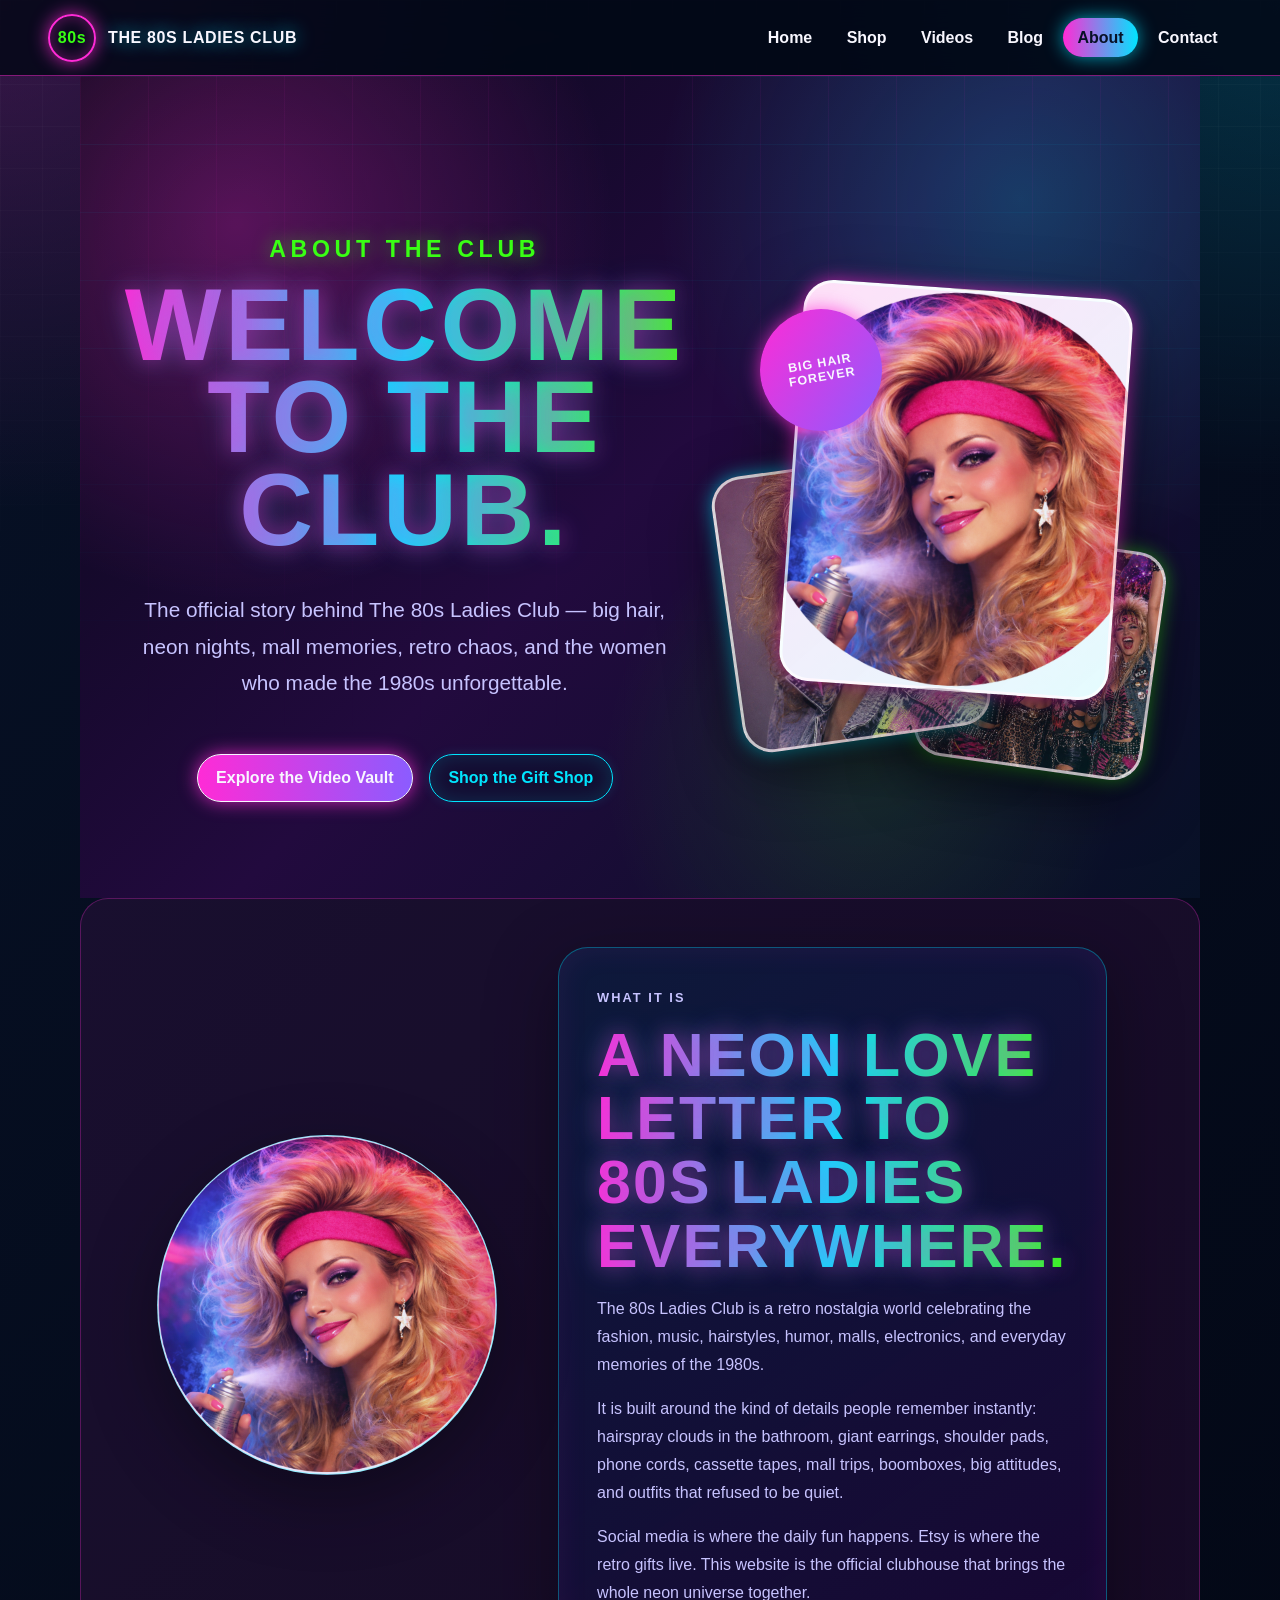
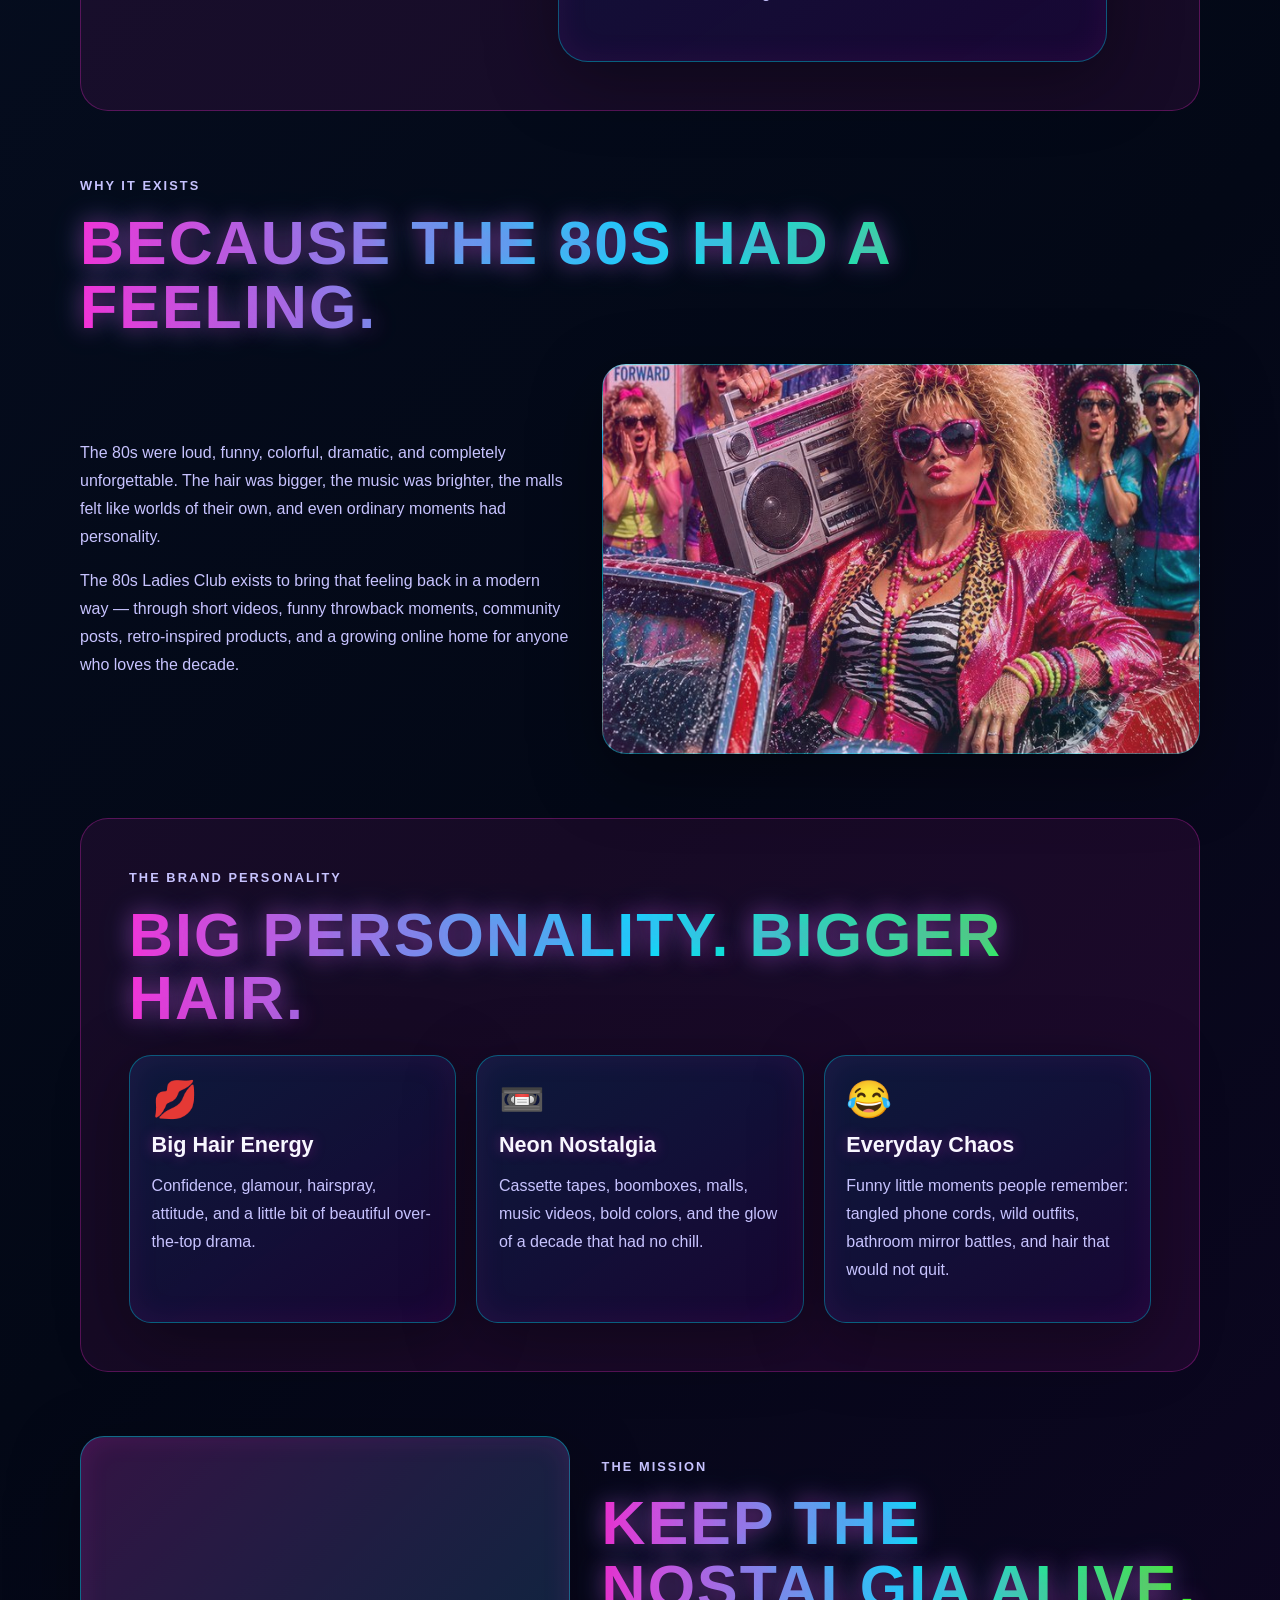
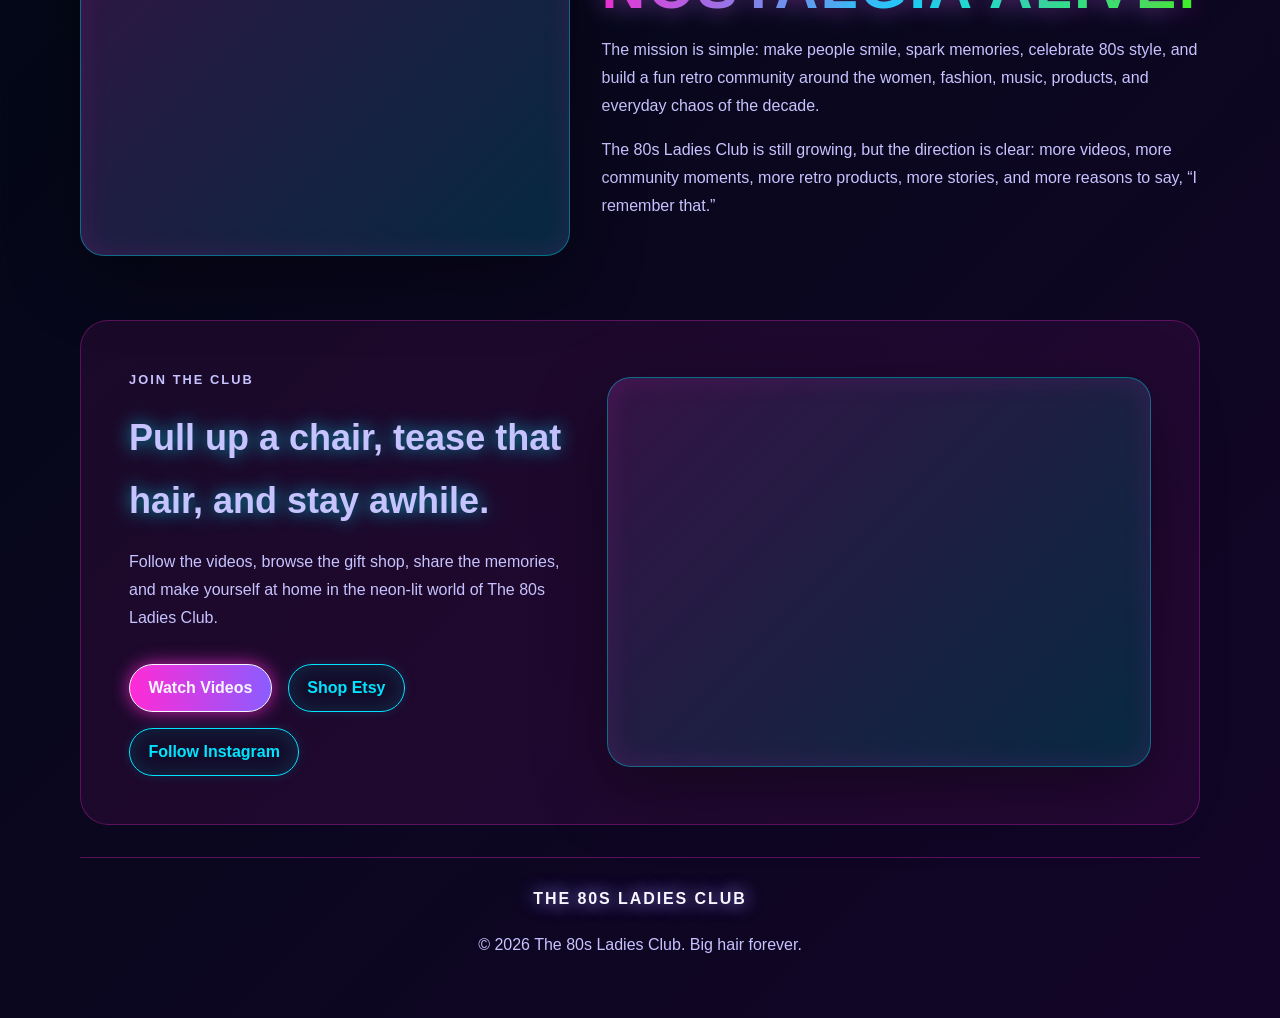
==== about.html @ 517792c8 "Use new images for about mission and join sections" ====
<!DOCTYPE html>
<html lang="en">
<head>
  <meta charset="UTF-8" />
  <meta name="viewport" content="width=device-width, initial-scale=1.0" />
  <meta name="description" content="About The 80s Ladies Club, a neon 80s nostalgia brand celebrating big hair, retro fashion, mall memories, music, humor, and female-focused throwback style." />
  <title>About | The 80s Ladies Club</title>
  <link rel="stylesheet" href="css/style.css" />
  <link rel="icon" type="image/png" href="images/about-hairspray-profile.png" />
  <style>
    .about-page .page-hero {
      position: relative;
      overflow: hidden;
      min-height: 72vh;
      display: grid;
      align-items: center;
      background:
        radial-gradient(circle at 14% 18%, rgba(255, 43, 214, 0.3), transparent 32%),
        radial-gradient(circle at 84% 15%, rgba(0, 229, 255, 0.22), transparent 31%),
        radial-gradient(circle at 70% 84%, rgba(57, 255, 20, 0.12), transparent 25%),
        linear-gradient(135deg, #070817 0%, #220a3e 50%, #071126 100%);
    }

    .about-page .page-hero::before {
      content: "";
      position: absolute;
      inset: 0;
      background-image:
        linear-gradient(rgba(0, 229, 255, 0.08) 1px, transparent 1px),
        linear-gradient(90deg, rgba(255, 43, 214, 0.08) 1px, transparent 1px);
      background-size: 68px 68px;
      mask-image: linear-gradient(to bottom, rgba(0,0,0,0.72), transparent 82%);
      pointer-events: none;
    }

    .about-hero-inner {
      position: relative;
      z-index: 1;
      display: grid;
      grid-template-columns: minmax(0, 1fr) minmax(280px, 0.78fr);
      gap: clamp(1.5rem, 4vw, 3.5rem);
      align-items: center;
      width: min(1180px, 92%);
      margin: 0 auto;
      padding: 6rem 0 4rem;
    }

    .about-hero-copy {
      text-align: center;
      display: grid;
      justify-items: center;
    }

    .about-hero-copy .button-row {
      justify-content: center;
    }

    .about-neon-headline,
    .neon-about-heading {
      display: inline-block;
      background: linear-gradient(90deg, var(--pink), var(--cyan), var(--green));
      -webkit-background-clip: text;
      background-clip: text;
      color: transparent;
      text-shadow: 0 0 22px rgba(255, 43, 214, 0.45), 0 0 34px rgba(0, 229, 255, 0.28);
      text-transform: uppercase;
      letter-spacing: 0.035em;
    }

    .about-neon-headline {
      font-size: clamp(3rem, 8vw, 7rem);
      line-height: 0.9;
      margin: 0 0 1rem;
    }

    .about-hero-copy .eyebrow {
      font-size: clamp(1rem, 2.1vw, 1.45rem);
      letter-spacing: 0.2em;
      text-shadow: var(--shadow-green);
      margin-bottom: 1rem;
    }

    .about-hero-copy .page-copy {
      max-width: 760px;
      margin-inline: auto;
      font-size: clamp(1.05rem, 2vw, 1.3rem);
    }

    .about-hero-showcase {
      position: relative;
      min-height: 500px;
    }

    .about-feature-image {
      position: absolute;
      border-radius: 30px;
      border: 3px solid rgba(255, 255, 255, 0.72);
      background-size: cover;
      background-position: center;
      box-shadow: 0 26px 70px rgba(0, 0, 0, 0.55), var(--shadow-pink);
    }

    .about-feature-image.main {
      inset: 4% 8% auto auto;
      width: min(330px, 78vw);
      aspect-ratio: 0.82;
      background-image: linear-gradient(135deg, rgba(255,43,214,.14), rgba(0,229,255,.10)), url('images/about-hairspray-profile.png');
      z-index: 3;
      transform: rotate(4deg);
    }

    .about-feature-image.side-one {
      left: 0;
      bottom: 6%;
      width: min(250px, 50vw);
      aspect-ratio: 0.9;
      background-image: linear-gradient(135deg, rgba(255,43,214,.16), rgba(0,229,255,.12)), url('images/v2-lightning-earrings.jpg');
      z-index: 2;
      transform: rotate(-8deg);
      box-shadow: 0 22px 60px rgba(0, 0, 0, 0.5), var(--shadow-cyan);
    }

    .about-feature-image.side-two {
      right: 0;
      bottom: 0;
      width: min(230px, 46vw);
      aspect-ratio: 1;
      background-image: linear-gradient(135deg, rgba(255,43,214,.16), rgba(0,229,255,.12)), url('images/v2-rock-concert-ladies.jpg');
      z-index: 1;
      transform: rotate(8deg);
      box-shadow: 0 22px 60px rgba(0, 0, 0, 0.5), var(--shadow-green);
    }

    .about-badge {
      position: absolute;
      left: 8%;
      top: 8%;
      z-index: 4;
      width: 122px;
      height: 122px;
      border-radius: 50%;
      display: grid;
      place-items: center;
      text-align: center;
      padding: 0.85rem;
      background: linear-gradient(135deg, var(--pink), var(--purple));
      color: var(--white);
      font-weight: 900;
      text-transform: uppercase;
      letter-spacing: 0.08em;
      font-size: 0.78rem;
      box-shadow: var(--shadow-pink);
      transform: rotate(-10deg);
    }

    .story-panel {
      padding: clamp(1.5rem, 3vw, 2.4rem);
      border-radius: 30px;
      background: linear-gradient(145deg, rgba(13, 27, 61, 0.94), rgba(24, 7, 54, 0.88));
      border: 1px solid rgba(0, 229, 255, 0.35);
      box-shadow: 0 18px 70px rgba(0,0,0,0.38), inset 0 0 32px rgba(255, 43, 214, 0.08);
    }

    .about-values-grid {
      display: grid;
      grid-template-columns: repeat(3, minmax(0, 1fr));
      gap: 1.25rem;
    }

    .about-values-grid .feature-card h3 {
      color: var(--white);
      text-shadow: 0 0 14px rgba(255, 43, 214, 0.35);
    }

    .about-final-quote {
      font-size: clamp(1.35rem, 3vw, 2.25rem);
      font-weight: 900;
      color: var(--white);
      text-shadow: var(--shadow-cyan);
      line-height: 1.2;
      margin: 0 0 1rem;
    }

    @media (max-width: 940px) {
      .about-hero-inner,
      .about-values-grid {
        grid-template-columns: 1fr;
      }

      .about-hero-showcase {
        min-height: 430px;
        order: -1;
      }
    }

    @media (max-width: 560px) {
      .about-hero-showcase {
        min-height: 360px;
      }

      .about-feature-image.main {
        width: 240px;
        right: 8%;
      }

      .about-feature-image.side-one,
      .about-feature-image.side-two {
        width: 165px;
      }

      .about-badge {
        width: 90px;
        height: 90px;
        font-size: 0.62rem;
      }
    }
  </style>
</head>
<body class="about-page">
  <header class="site-header">
    <a class="brand" href="index.html" aria-label="The 80s Ladies Club home"><span class="brand-mark">80s</span><span class="brand-text">The 80s Ladies Club</span></a>
    <button class="nav-toggle" aria-expanded="false" aria-controls="site-nav">☰</button>
    <nav id="site-nav" class="site-nav" aria-label="Main navigation">
      <a href="index.html">Home</a>
      <a href="shop.html">Shop</a>
      <a href="videos.html">Videos</a>
      <a href="blog.html">Blog</a>
      <a class="active" href="about.html">About</a>
      <a href="contact.html">Contact</a>
    </nav>
  </header>

  <main>
    <section class="page-hero">
      <div class="about-hero-inner">
        <div class="about-hero-copy">
          <p class="eyebrow">About the Club</p>
          <h1 class="about-neon-headline">Welcome to the Club.</h1>
          <p class="page-copy">The official story behind The 80s Ladies Club — big hair, neon nights, mall memories, retro chaos, and the women who made the 1980s unforgettable.</p>
          <div class="button-row">
            <a class="btn primary" href="videos.html">Explore the Video Vault</a>
            <a class="btn secondary" href="shop.html">Shop the Gift Shop</a>
          </div>
        </div>
        <div class="about-hero-showcase" aria-label="The 80s Ladies Club brand imagery">
          <div class="about-badge">Big Hair Forever</div>
          <div class="about-feature-image main"></div>
          <div class="about-feature-image side-one"></div>
          <div class="about-feature-image side-two"></div>
        </div>
      </div>
    </section>

    <section class="content-section alt-section">
      <div class="about-story-grid">
        <div class="image-slot about-profile-image round" style="background-image: linear-gradient(135deg, rgba(255, 43, 214, 0.16), rgba(0, 229, 255, 0.12)), url('images/about-hairspray-profile.png'); background-size: cover; background-position: center;"></div>
        <div class="story-panel">
          <p class="eyebrow">What It Is</p>
          <h2 class="neon-about-heading">A neon love letter to 80s ladies everywhere.</h2>
          <p>The 80s Ladies Club is a retro nostalgia world celebrating the fashion, music, hairstyles, humor, malls, electronics, and everyday memories of the 1980s.</p>
          <p>It is built around the kind of details people remember instantly: hairspray clouds in the bathroom, giant earrings, shoulder pads, phone cords, cassette tapes, mall trips, boomboxes, big attitudes, and outfits that refused to be quiet.</p>
          <p>Social media is where the daily fun happens. Etsy is where the retro gifts live. This website is the official clubhouse that brings the whole neon universe together.</p>
        </div>
      </div>
    </section>

    <section class="content-section">
      <div class="section-heading">
        <p class="eyebrow">Why It Exists</p>
        <h2 class="neon-about-heading">Because the 80s had a feeling.</h2>
      </div>
      <div class="feature-split">
        <div>
          <p>The 80s were loud, funny, colorful, dramatic, and completely unforgettable. The hair was bigger, the music was brighter, the malls felt like worlds of their own, and even ordinary moments had personality.</p>
          <p>The 80s Ladies Club exists to bring that feeling back in a modern way — through short videos, funny throwback moments, community posts, retro-inspired products, and a growing online home for anyone who loves the decade.</p>
        </div>
        <div class="image-slot" style="min-height: 390px; background-image: linear-gradient(135deg, rgba(255, 43, 214, 0.18), rgba(0, 229, 255, 0.12)), url('images/v2-car-wash-boombox.jpg'); background-size: cover; background-position: center;"></div>
      </div>
    </section>

    <section class="content-section alt-section">
      <div class="section-heading">
        <p class="eyebrow">The Brand Personality</p>
        <h2 class="neon-about-heading">Big personality. Bigger hair.</h2>
      </div>
      <div class="about-values-grid">
        <article class="feature-card showcase-card">
          <div class="card-icon">💋</div>
          <h3>Big Hair Energy</h3>
          <p>Confidence, glamour, hairspray, attitude, and a little bit of beautiful over-the-top drama.</p>
        </article>
        <article class="feature-card showcase-card">
          <div class="card-icon">📼</div>
          <h3>Neon Nostalgia</h3>
          <p>Cassette tapes, boomboxes, malls, music videos, bold colors, and the glow of a decade that had no chill.</p>
        </article>
        <article class="feature-card showcase-card">
          <div class="card-icon">😂</div>
          <h3>Everyday Chaos</h3>
          <p>Funny little moments people remember: tangled phone cords, wild outfits, bathroom mirror battles, and hair that would not quit.</p>
        </article>
      </div>
    </section>

    <section class="content-section">
      <div class="feature-split">
        <div class="image-slot" style="min-height: 420px; background-image: linear-gradient(135deg, rgba(255, 43, 214, 0.18), rgba(0, 229, 255, 0.12)), url('images/v2-about-mission-gladiators.jpg'); background-size: cover; background-position: center 24%;"></div>
        <div>
          <p class="eyebrow">The Mission</p>
          <h2 class="neon-about-heading">Keep the nostalgia alive.</h2>
          <p>The mission is simple: make people smile, spark memories, celebrate 80s style, and build a fun retro community around the women, fashion, music, products, and everyday chaos of the decade.</p>
          <p>The 80s Ladies Club is still growing, but the direction is clear: more videos, more community moments, more retro products, more stories, and more reasons to say, “I remember that.”</p>
        </div>
      </div>
    </section>

    <section class="content-section alt-section">
      <div class="feature-split">
        <div>
          <p class="eyebrow">Join the Club</p>
          <p class="about-final-quote">Pull up a chair, tease that hair, and stay awhile.</p>
          <p>Follow the videos, browse the gift shop, share the memories, and make yourself at home in the neon-lit world of The 80s Ladies Club.</p>
          <div class="button-row">
            <a class="btn primary" href="videos.html">Watch Videos</a>
            <a class="btn secondary" href="https://the80sladies.etsy.com">Shop Etsy</a>
            <a class="btn secondary" href="https://www.instagram.com/official80sladies">Follow Instagram</a>
          </div>
        </div>
        <div class="image-slot" style="min-height: 390px; background-image: linear-gradient(135deg, rgba(255, 43, 214, 0.18), rgba(0, 229, 255, 0.12)), url('images/v2-about-join-hair-salon.jpg'); background-size: cover; background-position: center 20%;"></div>
      </div>
    </section>
  </main>

  <footer class="site-footer upgraded-footer">
    <div class="footer-logo">The 80s Ladies Club</div>
    <p>© <span id="year"></span> The 80s Ladies Club. Big hair forever.</p>
  </footer>

  <script src="js/script.js"></script>
</body>
</html>
---- css/style.css ----
/*
  The 80s Ladies Club - Version 2 Sprint 1
  Neon 80s GitHub Pages website styles.
*/

:root {
  --navy: #071126;
  --navy-2: #0d1b3d;
  --panel: rgba(13, 27, 61, 0.82);
  --pink: #ff2bd6;
  --purple: #8b5cff;
  --green: #39ff14;
  --cyan: #00e5ff;
  --orange: #ff9f1c;
  --white: #f8f7ff;
  --muted: #c7c3ff;
  --shadow-pink: 0 0 18px rgba(255, 43, 214, 0.75);
  --shadow-cyan: 0 0 18px rgba(0, 229, 255, 0.68);
  --shadow-green: 0 0 18px rgba(57, 255, 20, 0.55);
  --radius: 22px;
}

* { box-sizing: border-box; }
html { scroll-behavior: smooth; }

body {
  margin: 0;
  font-family: Arial, Helvetica, sans-serif;
  color: var(--white);
  background:
    radial-gradient(circle at top left, rgba(255, 43, 214, 0.2), transparent 32rem),
    radial-gradient(circle at top right, rgba(0, 229, 255, 0.17), transparent 30rem),
    linear-gradient(135deg, var(--navy), #030816 55%, #130528);
  min-height: 100vh;
}

body::before {
  content: "";
  position: fixed;
  inset: 0;
  pointer-events: none;
  background-image:
    linear-gradient(rgba(255, 255, 255, 0.035) 1px, transparent 1px),
    linear-gradient(90deg, rgba(255, 255, 255, 0.035) 1px, transparent 1px);
  background-size: 42px 42px;
  mask-image: linear-gradient(to bottom, rgba(0,0,0,0.78), transparent 75%);
}

a { color: var(--cyan); text-decoration: none; }
a:hover, a:focus-visible { color: var(--green); }
img { max-width: 100%; display: block; }

.site-header {
  position: sticky;
  top: 0;
  z-index: 40;
  display: flex;
  align-items: center;
  justify-content: space-between;
  gap: 1rem;
  padding: 0.85rem clamp(1rem, 4vw, 3rem);
  background: rgba(3, 8, 22, 0.84);
  backdrop-filter: blur(16px);
  border-bottom: 1px solid rgba(255, 43, 214, 0.5);
  transition: background 220ms ease, box-shadow 220ms ease;
}

.site-header.scrolled {
  background: rgba(3, 8, 22, 0.96);
  box-shadow: 0 10px 35px rgba(0,0,0,0.32), 0 0 20px rgba(255,43,214,0.12);
}

.brand {
  display: inline-flex;
  align-items: center;
  gap: 0.75rem;
  color: var(--white);
  font-weight: 900;
  letter-spacing: 0.04em;
}

.brand-mark {
  display: grid;
  place-items: center;
  width: 48px;
  height: 48px;
  border: 2px solid var(--pink);
  border-radius: 50%;
  color: var(--green);
  box-shadow: var(--shadow-pink), inset 0 0 16px rgba(255, 43, 214, 0.35);
}

.brand-text {
  text-transform: uppercase;
  text-shadow: var(--shadow-cyan);
}

.site-nav {
  display: flex;
  align-items: center;
  gap: 0.35rem;
}

.site-nav a {
  padding: 0.65rem 0.9rem;
  border-radius: 999px;
  color: var(--white);
  font-weight: 700;
}

.site-nav a:hover,
.site-nav a.active {
  color: var(--navy);
  background: linear-gradient(90deg, var(--pink), var(--cyan));
  box-shadow: var(--shadow-cyan);
}

.nav-toggle {
  display: none;
  border: 1px solid var(--pink);
  background: transparent;
  color: var(--cyan);
  border-radius: 12px;
  font-size: 1.5rem;
  padding: 0.35rem 0.65rem;
}

main { position: relative; z-index: 1; }

.hero,
.page-hero,
.content-section,
.social-strip,
.site-footer {
  width: min(1120px, calc(100% - 2rem));
  margin-inline: auto;
}

.home-page .site-header {
  background: rgba(3, 8, 22, 0.72);
}

.home-hero {
  position: relative;
  min-height: calc(100vh - 74px);
  overflow: hidden;
  display: grid;
  place-items: center;
  text-align: center;
  padding: clamp(5rem, 9vw, 8rem) 1rem 6rem;
  background:
    radial-gradient(circle at 50% 38%, rgba(255, 159, 28, 0.45), transparent 12rem),
    radial-gradient(circle at 50% 44%, rgba(255, 43, 214, 0.34), transparent 20rem),
    linear-gradient(to bottom, #10072b 0%, #20105a 35%, #0a1231 62%, #030816 100%);
}

.home-hero::before {
  content: "";
  position: absolute;
  inset: 0;
  background:
    linear-gradient(to bottom, transparent 45%, rgba(0,229,255,0.16) 46%, transparent 47%),
    radial-gradient(circle at 50% 44%, rgba(255,43,214,0.28), transparent 9rem);
  pointer-events: none;
}

.hero-stars {
  position: absolute;
  inset: 0;
  background-image:
    radial-gradient(circle, rgba(255,255,255,0.85) 1px, transparent 1.5px),
    radial-gradient(circle, rgba(0,229,255,0.8) 1px, transparent 1.5px);
  background-size: 110px 110px, 170px 170px;
  opacity: 0.38;
  animation: twinkle 7s ease-in-out infinite alternate;
}

.hero-grid {
  position: absolute;
  left: -10%;
  right: -10%;
  bottom: -8%;
  height: 42%;
  transform: perspective(420px) rotateX(62deg);
  transform-origin: center bottom;
  background-image:
    linear-gradient(rgba(0,229,255,0.34) 2px, transparent 2px),
    linear-gradient(90deg, rgba(255,43,214,0.32) 2px, transparent 2px);
  background-size: 52px 52px;
  box-shadow: 0 -20px 70px rgba(0,229,255,0.18);
  opacity: 0.62;
}

.hero-palm {
  position: absolute;
  bottom: 17%;
  font-size: clamp(4rem, 13vw, 10rem);
  opacity: 0.22;
  filter: drop-shadow(0 0 18px rgba(57,255,20,0.4));
}

.hero-palm-left { left: 2%; transform: rotate(-12deg); }
.hero-palm-right { right: 2%; transform: scaleX(-1) rotate(-12deg); }

.home-hero-inner {
  position: relative;
  z-index: 2;
  width: min(980px, 100%);
}

.neon-title {
  display: grid;
  gap: 0.1em;
  font-size: clamp(3.3rem, 11vw, 9rem);
  line-height: 0.86;
  text-transform: uppercase;
  letter-spacing: 0.04em;
  text-shadow:
    0 0 8px rgba(255,255,255,0.9),
    0 0 22px rgba(255,43,214,0.95),
    0 0 46px rgba(139,92,255,0.75),
    0 0 72px rgba(0,229,255,0.4);
  animation: neonPulse 4s ease-in-out infinite;
}

.hero-tagline {
  margin: 1.3rem auto 0;
  color: var(--white);
  font-size: clamp(1.35rem, 3.2vw, 2.65rem);
  font-weight: 900;
  text-shadow: var(--shadow-cyan);
}

.hero-copy {
  color: var(--muted);
  font-size: 1.12rem;
  max-width: 760px;
  margin: 1.2rem auto 0;
  line-height: 1.75;
}

.hero-buttons { justify-content: center; }

.scroll-cue {
  position: absolute;
  z-index: 3;
  bottom: 1.4rem;
  left: 50%;
  transform: translateX(-50%);
  display: grid;
  gap: 0.35rem;
  justify-items: center;
  color: var(--green);
  text-transform: uppercase;
  letter-spacing: 0.12em;
  font-size: 0.78rem;
  animation: bounceCue 1.8s ease-in-out infinite;
}

.scroll-cue span { font-size: 1.1rem; text-shadow: var(--shadow-green); }

.hero,
.page-hero {
  padding: 4rem 0 2rem;
}

.hero {
  min-height: 74vh;
  display: grid;
  grid-template-columns: 1.15fr 0.85fr;
  align-items: center;
  gap: 2rem;
  padding: clamp(3rem, 8vw, 7rem) 0;
}

.section-glow { position: relative; }
.section-glow::after {
  content: "";
  position: absolute;
  inset: 8% 0 auto 8%;
  width: 220px;
  height: 220px;
  border-radius: 50%;
  background: rgba(255, 43, 214, 0.18);
  filter: blur(55px);
  z-index: -1;
}

.eyebrow {
  margin: 0 0 0.9rem;
  color: var(--green);
  font-weight: 900;
  letter-spacing: 0.16em;
  text-transform: uppercase;
  font-size: 0.8rem;
}

h1, h2, h3 { line-height: 1.05; margin: 0; }
h1 {
  max-width: 880px;
  font-size: clamp(2.7rem, 8vw, 6.8rem);
  text-transform: uppercase;
  text-shadow: var(--shadow-pink), 0 0 38px rgba(139, 92, 255, 0.8);
}
h2 { font-size: clamp(2rem, 5vw, 3.8rem); color: var(--white); }
h3 { font-size: 1.35rem; color: var(--cyan); }

.page-copy,
.content-section p,
.feature-card p,
.product-card p,
.blog-card p,
.video-card p,
.contact-card p {
  color: var(--muted);
  line-height: 1.75;
}

.page-copy { max-width: 760px; font-size: 1.1rem; }

.button-row {
  display: flex;
  gap: 1rem;
  flex-wrap: wrap;
  margin-top: 2rem;
}

.center-buttons { justify-content: center; }

.btn {
  display: inline-flex;
  align-items: center;
  justify-content: center;
  min-height: 48px;
  padding: 0.85rem 1.15rem;
  border-radius: 999px;
  font-weight: 900;
  border: 1px solid currentColor;
  transition: transform 180ms ease, box-shadow 180ms ease, filter 180ms ease;
}

.btn:hover { transform: translateY(-3px); filter: brightness(1.08); }
.btn.primary {
  background: linear-gradient(90deg, var(--pink), var(--purple));
  color: var(--white);
  box-shadow: var(--shadow-pink);
}
.btn.secondary {
  color: var(--cyan);
  box-shadow: inset 0 0 20px rgba(0, 229, 255, 0.15), 0 0 12px rgba(0,229,255,0.12);
  background: rgba(7,17,38,0.42);
}

.hero-card,
.feature-card,
.product-card,
.blog-card,
.video-card,
.contact-card {
  background: linear-gradient(145deg, rgba(13, 27, 61, 0.94), rgba(24, 7, 54, 0.88));
  border: 1px solid rgba(0, 229, 255, 0.35);
  border-radius: var(--radius);
  box-shadow: 0 18px 70px rgba(0,0,0,0.38), inset 0 0 32px rgba(255, 43, 214, 0.08);
}

.hero-card { padding: 2rem; transform: rotate(3deg); }
.hero-image-card { padding: 0.7rem; transform: rotate(1.5deg); }
.hero-image-card .image-slot { min-height: 360px; }

.cassette {
  aspect-ratio: 1.25;
  border-radius: 20px;
  padding: 1.3rem;
  background: linear-gradient(135deg, var(--pink), var(--purple) 45%, var(--cyan));
  color: var(--navy);
  box-shadow: var(--shadow-pink);
  display: grid;
  gap: 1rem;
  align-content: center;
  text-align: center;
  font-weight: 900;
}
.cassette-label, .cassette-title { background: rgba(255,255,255,0.75); border-radius: 12px; padding: 0.7rem; }
.cassette-window {
  display: flex;
  justify-content: space-around;
  align-items: center;
  min-height: 86px;
  border: 4px solid rgba(7,17,38,0.6);
  border-radius: 18px;
  background: rgba(7,17,38,0.8);
}
.cassette-window span {
  width: 54px;
  height: 54px;
  border-radius: 50%;
  border: 8px solid var(--green);
  box-shadow: var(--shadow-green);
}

.image-slot {
  position: relative;
  overflow: hidden;
  display: grid;
  place-items: center;
  border-radius: 24px;
  border: 1px solid rgba(0, 229, 255, 0.38);
  background: linear-gradient(135deg, rgba(255, 43, 214, 0.28), rgba(0, 229, 255, 0.18)), rgba(7, 17, 38, 0.9);
  box-shadow: 0 22px 70px rgba(0,0,0,0.35), inset 0 0 28px rgba(255, 43, 214, 0.12);
}
.image-slot img { width: 100%; height: 100%; object-fit: cover; }
.image-slot.contain img { object-fit: contain; padding: 1rem; }
.image-slot.round { border-radius: 50%; aspect-ratio: 1; }
.image-fallback { display: none; min-height: 220px; width: 100%; place-items: center; padding: 2rem; text-align: center; color: var(--green); font-weight: 900; }
.image-missing .image-fallback { display: grid; }
.image-missing img { display: none; }
.feature-image { min-height: 220px; margin-bottom: 1rem; }

.content-section { padding: 4rem 0; }
.alt-section {
  padding: 3rem;
  border-radius: 28px;
  background: rgba(255, 43, 214, 0.08);
  border: 1px solid rgba(255, 43, 214, 0.28);
}
.section-heading { margin-bottom: 1.5rem; }
.split-heading { display: flex; align-items: end; justify-content: space-between; gap: 1rem; }
.text-link { font-weight: 900; color: var(--green); text-transform: uppercase; letter-spacing: 0.05em; }

.about-story-grid,
.feature-split,
.welcome-club-section {
  display: grid;
  grid-template-columns: 0.9fr 1.1fr;
  gap: 2rem;
  align-items: center;
}
.about-profile-image { width: min(340px, 100%); margin-inline: auto; }

.welcome-club-section { padding-top: 5rem; }
.welcome-copy p { font-size: 1.05rem; }
.image-collage {
  display: grid;
  grid-template-columns: repeat(4, 1fr);
  grid-auto-rows: 130px;
  gap: 0.85rem;
}
.collage-card {
  min-height: 120px;
  border-radius: 22px;
  background-size: cover;
  background-position: center;
  border: 1px solid rgba(0,229,255,0.38);
  box-shadow: 0 16px 45px rgba(0,0,0,0.3), inset 0 0 24px rgba(255,43,214,0.12);
  transition: transform 220ms ease, box-shadow 220ms ease;
}
.collage-card:hover { transform: scale(1.035) rotate(-1deg); box-shadow: var(--shadow-cyan), 0 18px 55px rgba(0,0,0,0.35); }
.collage-card.wide { grid-column: span 2; }
.collage-card.tall { grid-row: span 2; }

.card-grid { display: grid; gap: 1.2rem; }
.card-grid.three { grid-template-columns: repeat(3, minmax(0, 1fr)); }
.card-grid.two { grid-template-columns: repeat(2, minmax(0, 1fr)); }

.feature-card,
.product-card,
.blog-card,
.video-card,
.contact-card {
  padding: 1.35rem;
}
.showcase-card { transition: transform 180ms ease, border-color 180ms ease, box-shadow 180ms ease; }
.showcase-card:hover { transform: translateY(-7px); border-color: rgba(57,255,20,0.55); box-shadow: var(--shadow-cyan), 0 18px 55px rgba(0,0,0,0.38); }
.card-icon { font-size: 2.3rem; margin-bottom: 0.8rem; }

.product-image,
.video-frame,
.blog-image {
  display: grid;
  place-items: center;
  min-height: 180px;
  margin-bottom: 1rem;
  border-radius: 18px;
  background: linear-gradient(135deg, rgba(255, 43, 214, 0.28), rgba(0, 229, 255, 0.18)), rgba(7, 17, 38, 0.9);
  border: 1px solid rgba(57, 255, 20, 0.28);
  color: var(--green);
  font-weight: 900;
  text-align: center;
}
.product-showcase-grid {
  display: grid;
  grid-template-columns: repeat(5, minmax(0, 1fr));
  gap: 1rem;
}
.product-showcase-grid .product-card { padding: 1rem; }
.product-showcase-grid .product-image { min-height: 150px; }
.product-card a,
.feature-card a,
.blog-card a { font-weight: 900; }

.feature-thumb {
  min-height: 230px;
  background-size: cover;
  background-position: center;
  position: relative;
}
.play-pill {
  display: grid;
  place-items: center;
  width: 62px;
  height: 62px;
  border-radius: 50%;
  color: var(--navy);
  background: var(--green);
  box-shadow: var(--shadow-green);
  font-size: 1.35rem;
}
.video-placeholder {
  display: grid;
  place-items: center;
  min-height: 320px;
  text-align: center;
  padding: 2rem;
  border: 2px dashed rgba(0, 229, 255, 0.55);
  border-radius: 28px;
  background: rgba(7, 17, 38, 0.62);
  margin-bottom: 1.5rem;
}
.play-button {
  display: grid;
  place-items: center;
  width: 78px;
  height: 78px;
  border-radius: 50%;
  color: var(--navy);
  background: var(--green);
  box-shadow: var(--shadow-green);
  font-size: 1.8rem;
  margin-bottom: 1rem;
}

.five-lane-grid { grid-template-columns: repeat(5, minmax(0, 1fr)); }
.lane-card {
  min-height: 170px;
  display: grid;
  place-items: center;
  align-content: center;
  gap: 0.35rem;
  padding: 1.25rem;
  text-align: center;
  border-radius: 24px;
  color: var(--white);
  background: linear-gradient(145deg, rgba(13,27,61,0.92), rgba(24,7,54,0.88));
  border: 1px solid rgba(0,229,255,0.35);
  box-shadow: inset 0 0 24px rgba(255,43,214,0.1);
  transition: transform 180ms ease, box-shadow 180ms ease;
}
.lane-card:hover { transform: translateY(-6px); box-shadow: var(--shadow-pink), 0 18px 55px rgba(0,0,0,0.36); color: var(--white); }
.lane-card span { font-size: 2.35rem; }
.lane-card strong { color: var(--cyan); font-size: 1.25rem; }
.lane-card small { color: var(--muted); }

.social-strip {
  text-align: center;
  padding: 3rem 1rem;
  margin-bottom: 2rem;
  border-radius: 28px;
  background: linear-gradient(90deg, rgba(255, 43, 214, 0.14), rgba(0, 229, 255, 0.12));
  border: 1px solid rgba(0, 229, 255, 0.35);
}
.home-social-strip { margin-top: 2rem; }
.social-links {
  display: flex;
  justify-content: center;
  flex-wrap: wrap;
  gap: 0.8rem;
  margin-top: 1.25rem;
}
.social-links a {
  padding: 0.75rem 1rem;
  border: 1px solid rgba(255, 43, 214, 0.6);
  border-radius: 999px;
  color: var(--white);
  background: rgba(7, 17, 38, 0.58);
}
.social-links a:hover { box-shadow: var(--shadow-pink); color: var(--green); }

.site-footer {
  padding: 2rem 0 3rem;
  color: var(--muted);
  text-align: center;
}
.upgraded-footer {
  border-top: 1px solid rgba(255,43,214,0.32);
  margin-top: 2rem;
}
.footer-logo {
  display: inline-block;
  margin-bottom: 0.75rem;
  color: var(--white);
  font-weight: 900;
  text-transform: uppercase;
  letter-spacing: 0.12em;
  text-shadow: var(--shadow-pink), var(--shadow-cyan);
}

@keyframes neonPulse {
  0%, 100% { filter: brightness(1); }
  50% { filter: brightness(1.2); }
}
@keyframes twinkle {
  from { opacity: 0.28; transform: translateY(0); }
  to { opacity: 0.5; transform: translateY(-8px); }
}
@keyframes bounceCue {
  0%, 100% { transform: translateX(-50%) translateY(0); }
  50% { transform: translateX(-50%) translateY(-8px); }
}

@media (prefers-reduced-motion: reduce) {
  *, *::before, *::after { animation-duration: 0.001ms !important; animation-iteration-count: 1 !important; scroll-behavior: auto !important; }
}

@media (max-width: 980px) {
  .product-showcase-grid,
  .five-lane-grid { grid-template-columns: repeat(2, minmax(0, 1fr)); }
  .welcome-club-section { grid-template-columns: 1fr; }
}

@media (max-width: 850px) {
  .nav-toggle { display: inline-flex; }
  .site-header { align-items: flex-start; flex-wrap: wrap; }
  .site-nav {
    display: none;
    width: 100%;
    flex-direction: column;
    align-items: stretch;
    padding-top: 1rem;
  }
  .site-nav.open { display: flex; }
  .site-nav a { border: 1px solid rgba(0, 229, 255, 0.18); }
  .hero { grid-template-columns: 1fr; min-height: auto; }
  .hero-card, .hero-image-card { transform: none; }
  .hero-image-card .image-slot { min-height: 260px; }
  .card-grid.three,
  .card-grid.two,
  .about-story-grid,
  .feature-split { grid-template-columns: 1fr; }
  .alt-section { padding: 2rem 1rem; }
  .split-heading { align-items: flex-start; flex-direction: column; }
  .home-hero { min-height: 88vh; }
  .hero-palm { opacity: 0.12; }
}

@media (max-width: 620px) {
  .image-collage { grid-template-columns: repeat(2, 1fr); grid-auto-rows: 115px; }
  .collage-card.wide { grid-column: span 2; }
  .product-showcase-grid,
  .five-lane-grid { grid-template-columns: 1fr; }
  .product-showcase-grid .product-image { min-height: 185px; }
}

@media (max-width: 520px) {
  .brand-text { font-size: 0.82rem; }
  .brand-mark { width: 42px; height: 42px; }
  .hero,
  .page-hero,
  .content-section,
  .social-strip,
  .site-footer { width: min(100% - 1rem, 1120px); }
  h1 { font-size: clamp(2.3rem, 15vw, 4rem); }
  .neon-title { font-size: clamp(3rem, 17vw, 5rem); }
  .hero-tagline { font-size: 1.25rem; }
  .home-hero { padding-top: 4rem; }
}
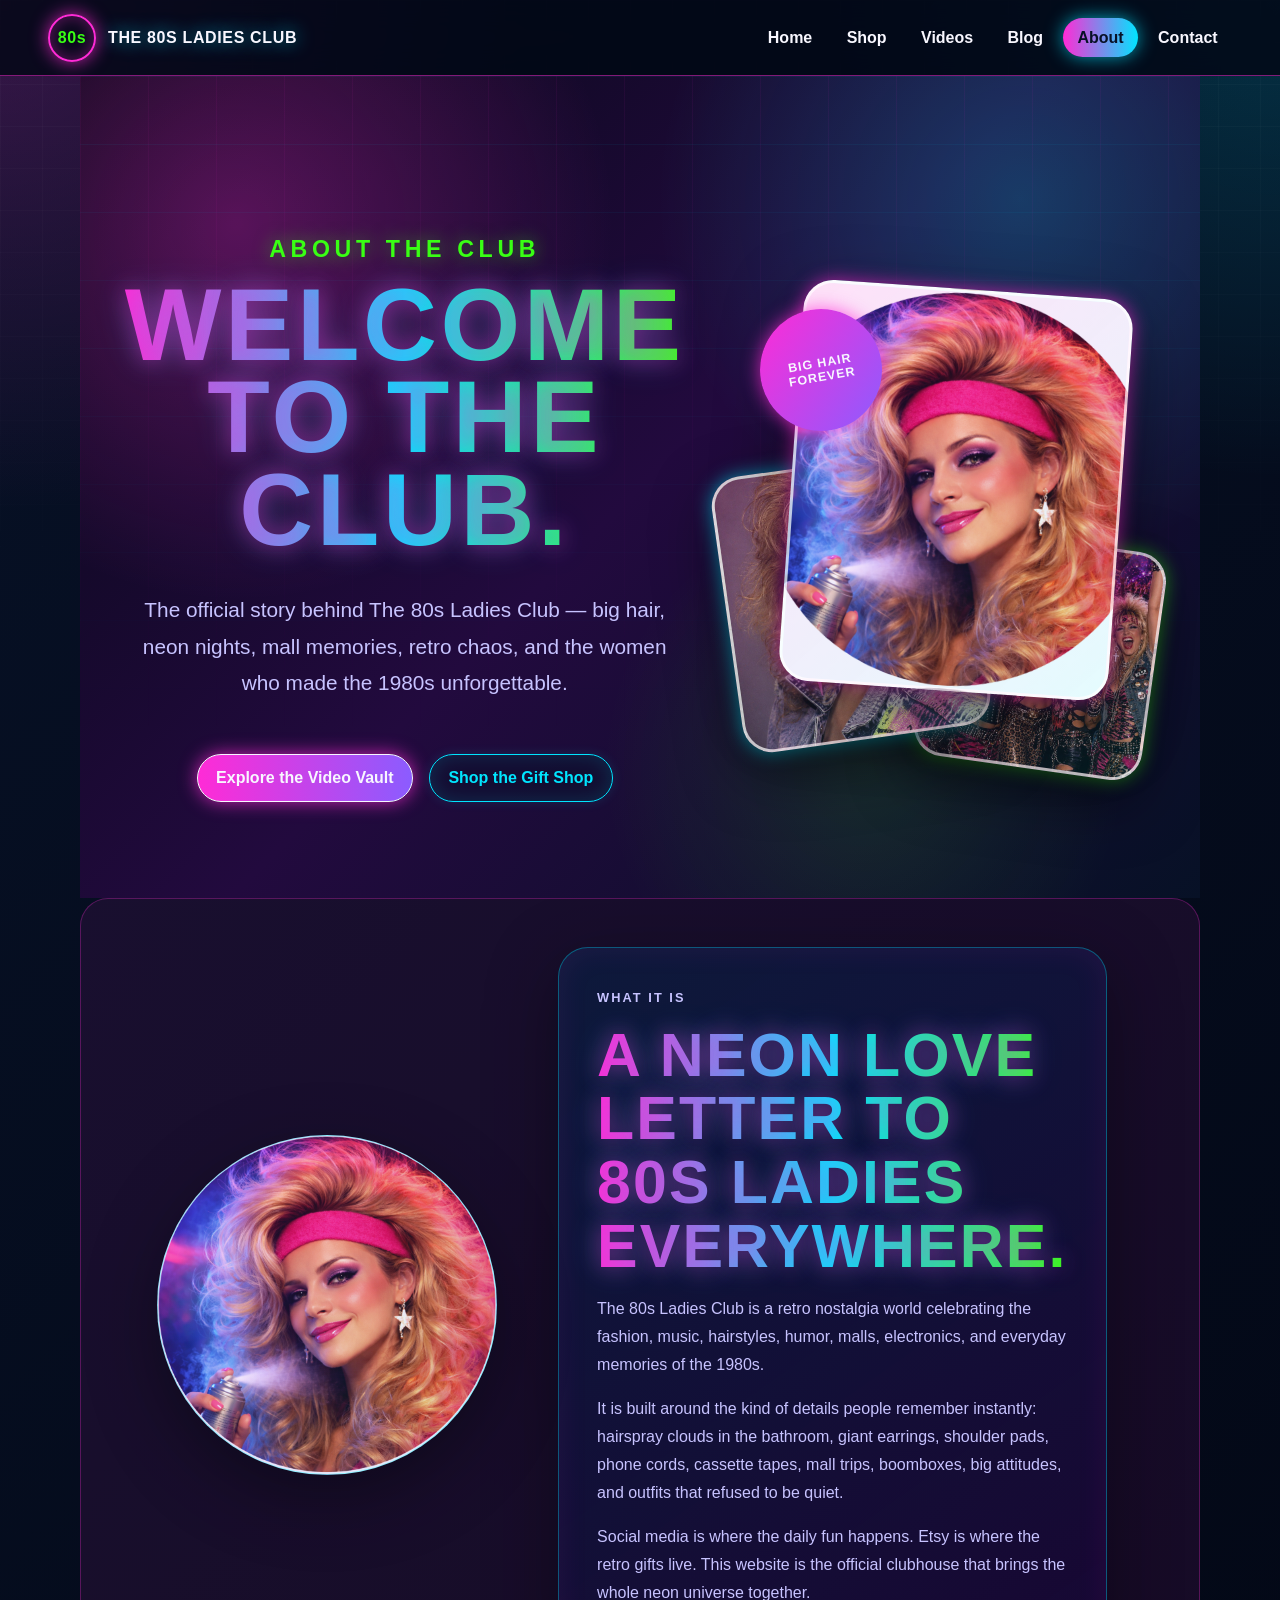
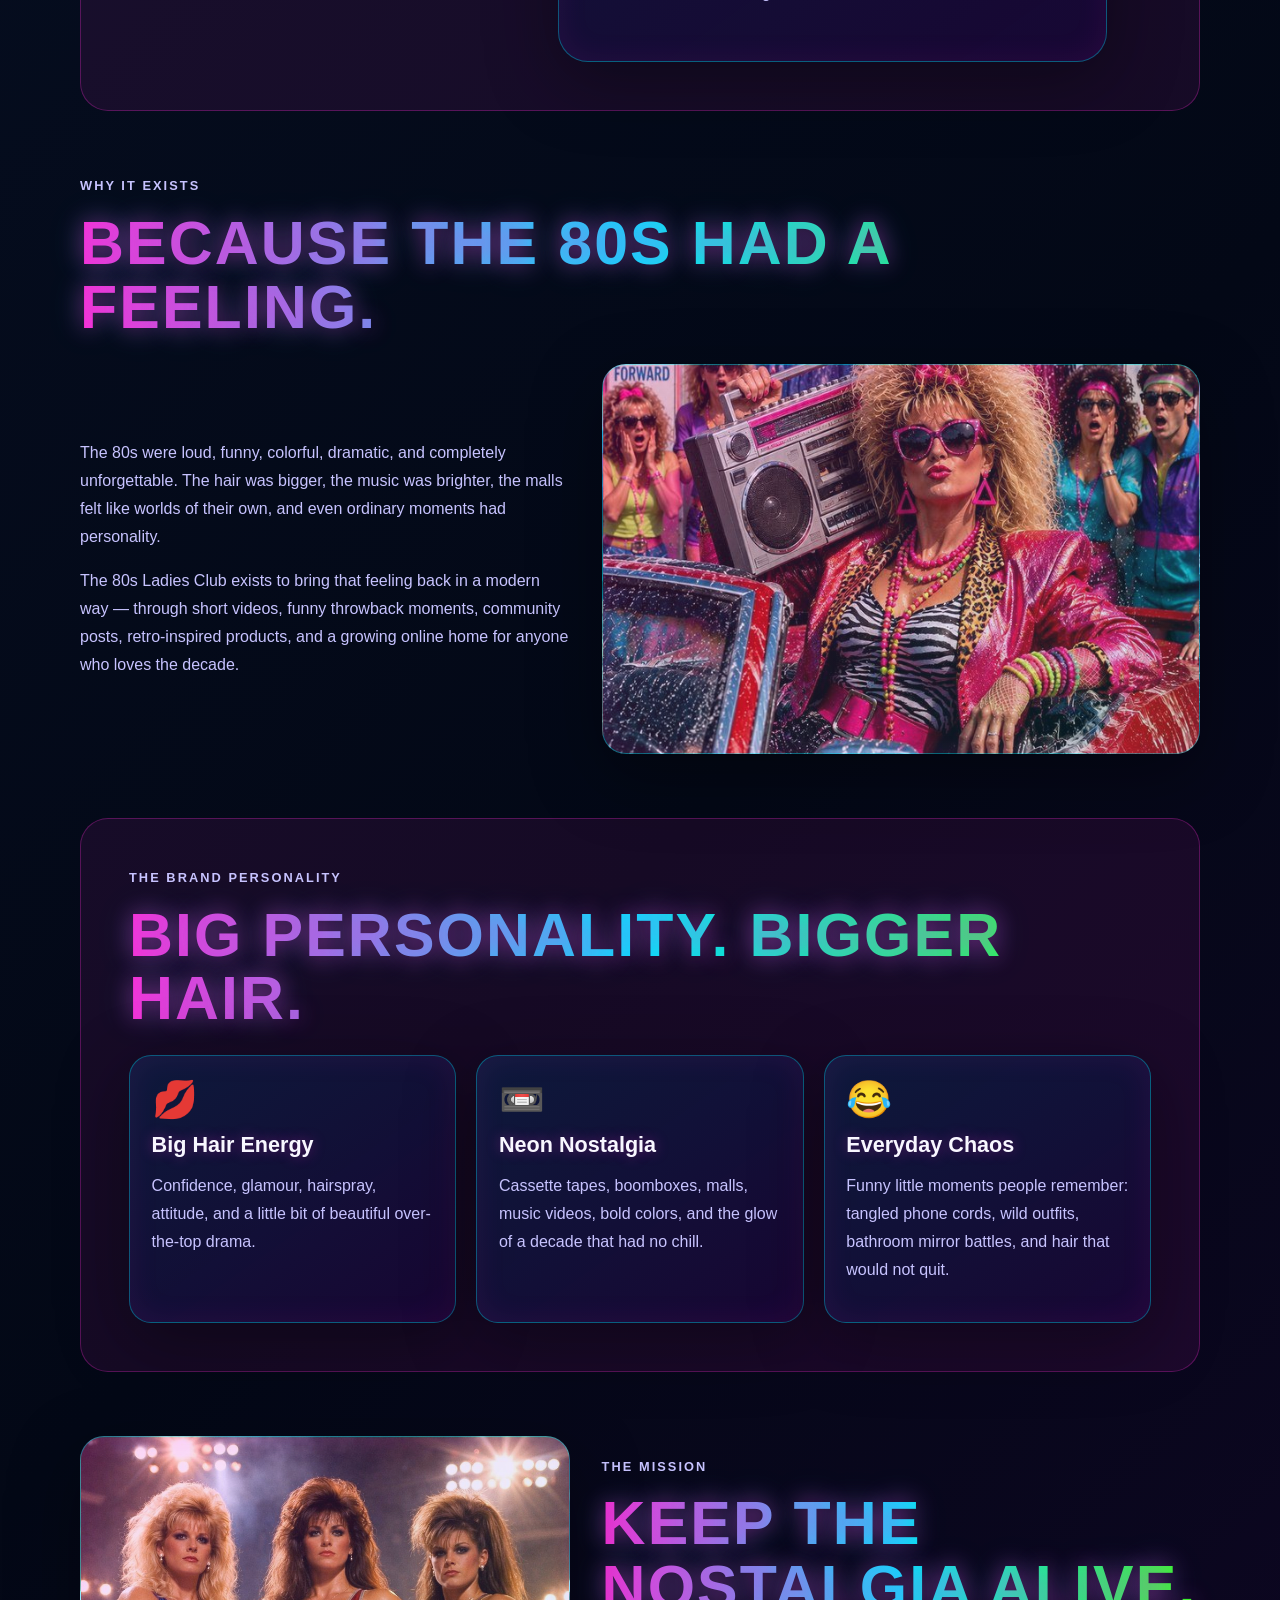
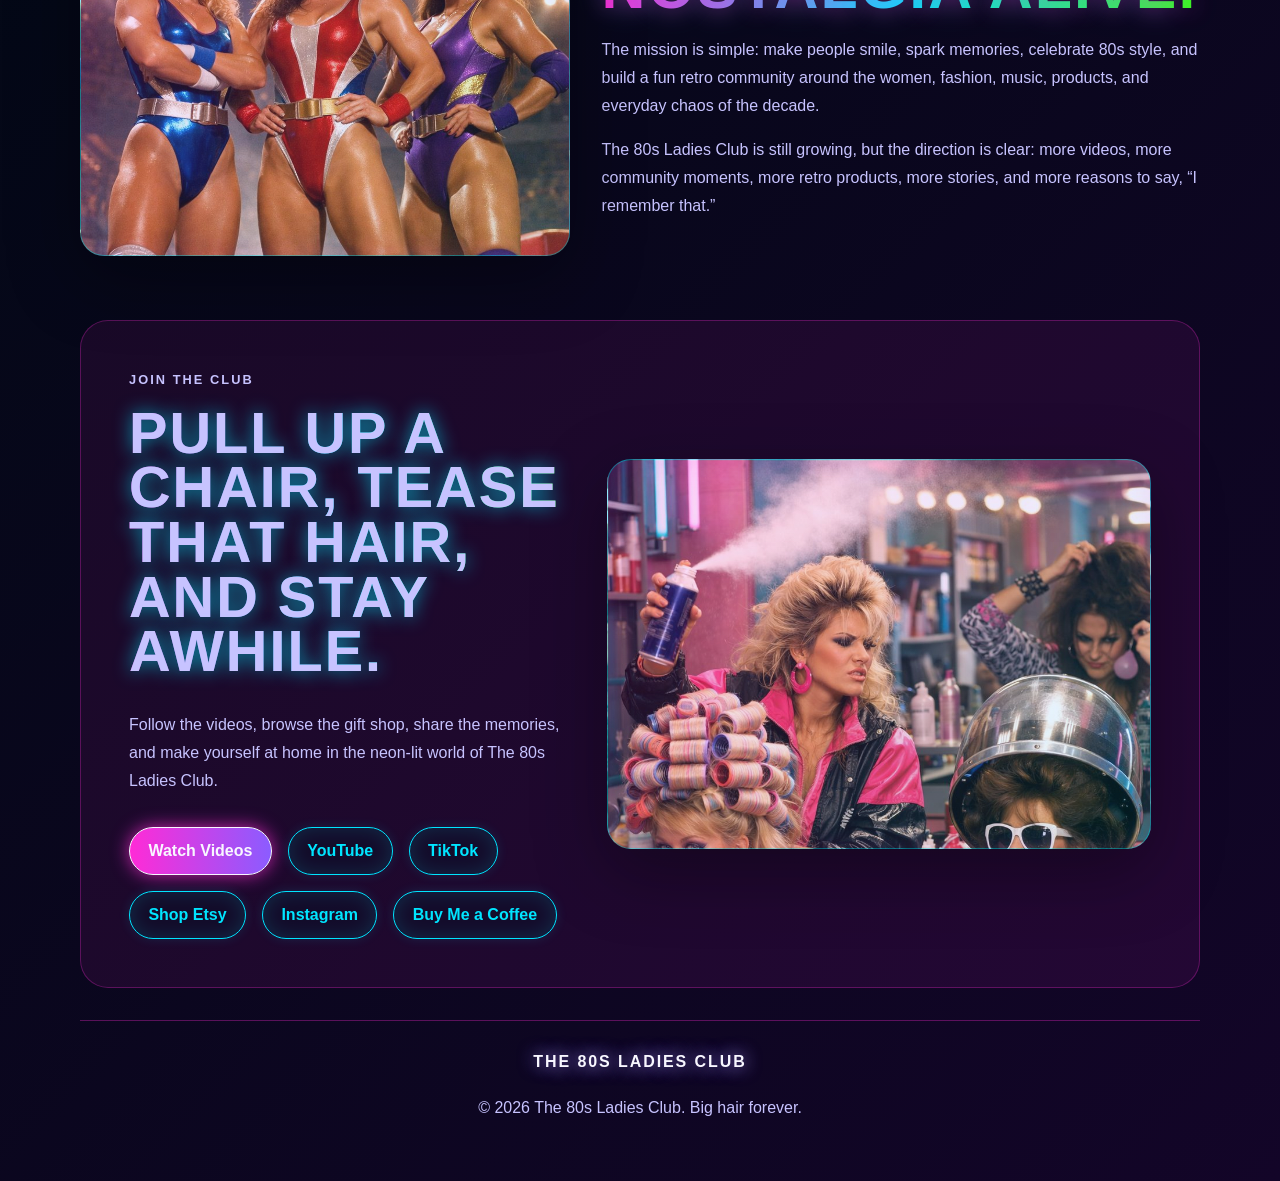
==== commit 4f4b3761: "Add full social support buttons to about CTA" ====
--- a/about.html
+++ b/about.html
@@ -322,8 +322,11 @@
           <p>Follow the videos, browse the gift shop, share the memories, and make yourself at home in the neon-lit world of The 80s Ladies Club.</p>
           <div class="button-row">
             <a class="btn primary" href="videos.html">Watch Videos</a>
+            <a class="btn secondary" href="https://www.youtube.com/channel/UC9fSL5o2ANB6UnJM-C2evTA">YouTube</a>
+            <a class="btn secondary" href="https://www.tiktok.com/@the.80s.ladies">TikTok</a>
             <a class="btn secondary" href="https://the80sladies.etsy.com">Shop Etsy</a>
-            <a class="btn secondary" href="https://www.instagram.com/official80sladies">Follow Instagram</a>
+            <a class="btn secondary" href="https://www.instagram.com/official80sladies">Instagram</a>
+            <a class="btn secondary" href="https://www.buymeacoffee.com/the80sladies">Buy Me a Coffee</a>
           </div>
         </div>
         <div class="image-slot" style="min-height: 390px; background-image: linear-gradient(135deg, rgba(255, 43, 214, 0.18), rgba(0, 229, 255, 0.12)), url('images/v2-about-join-hair-salon.jpg'); background-size: cover; background-position: center 20%;"></div>
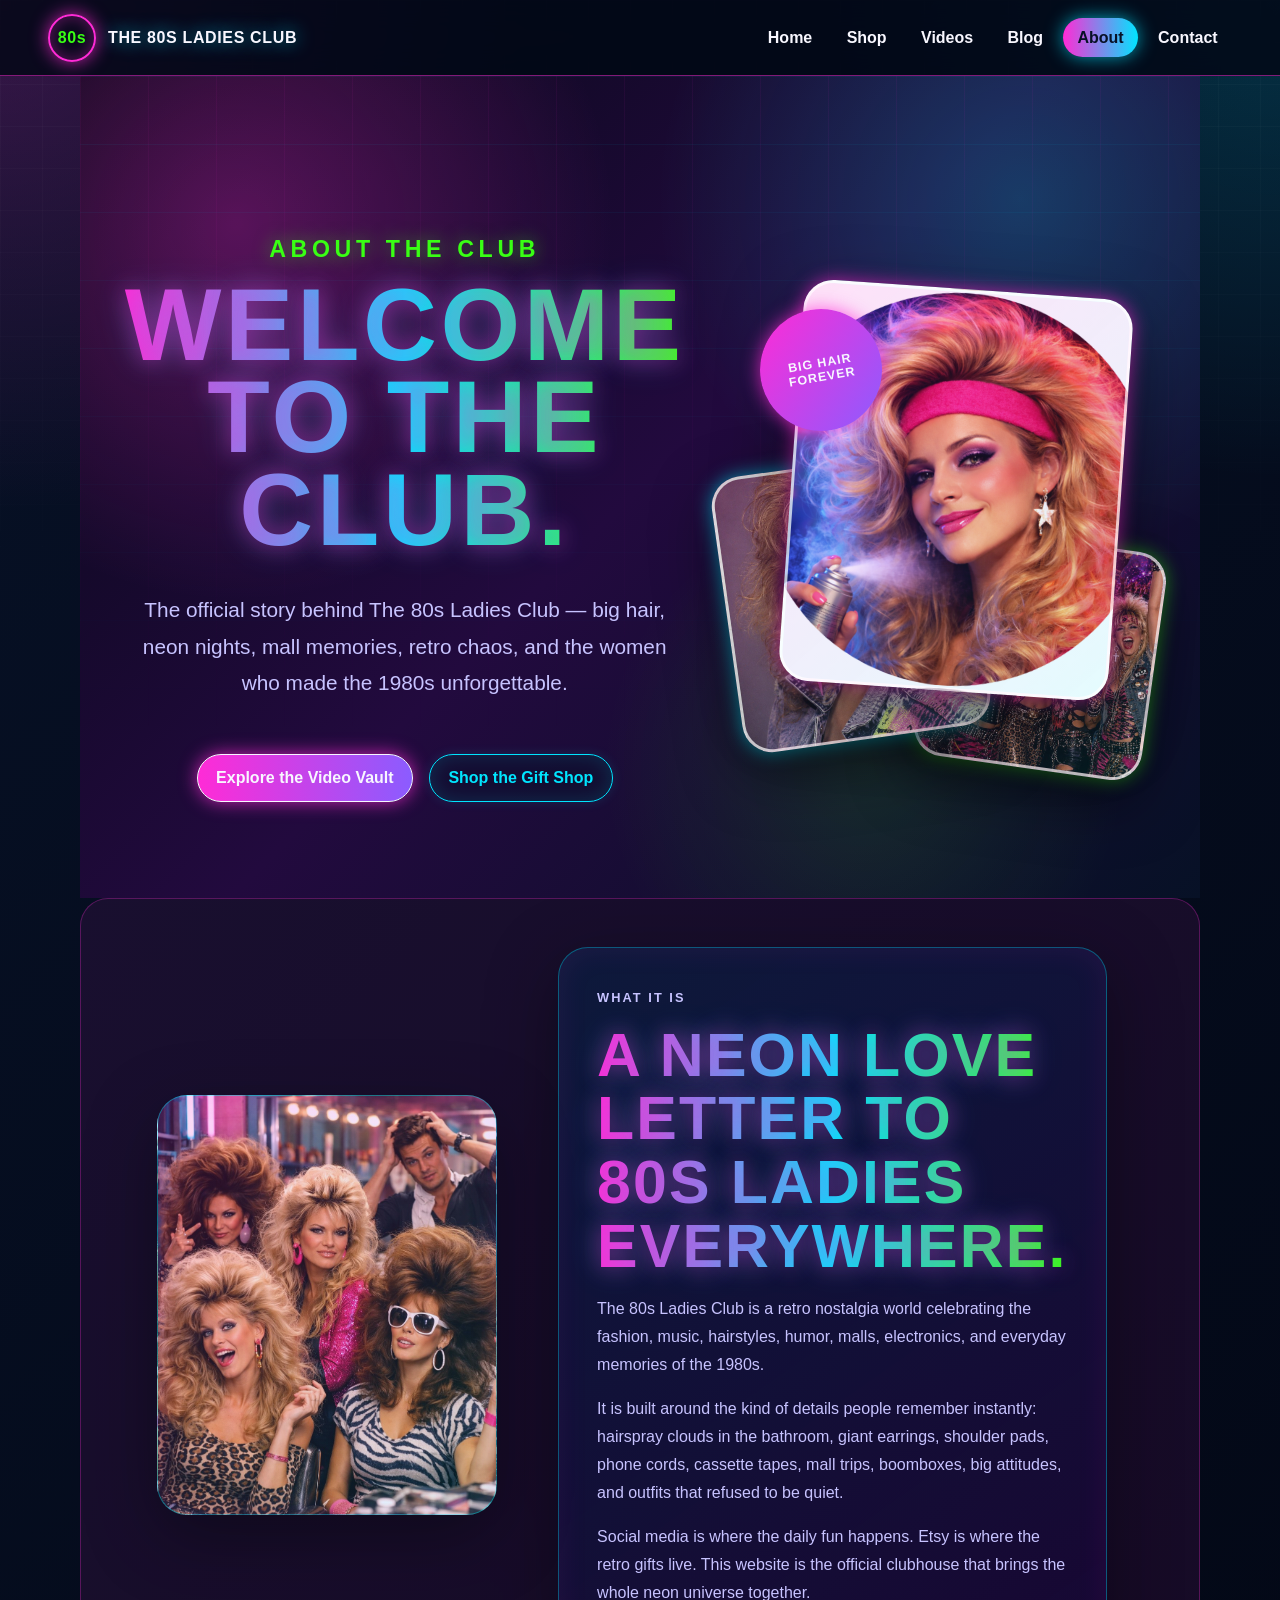
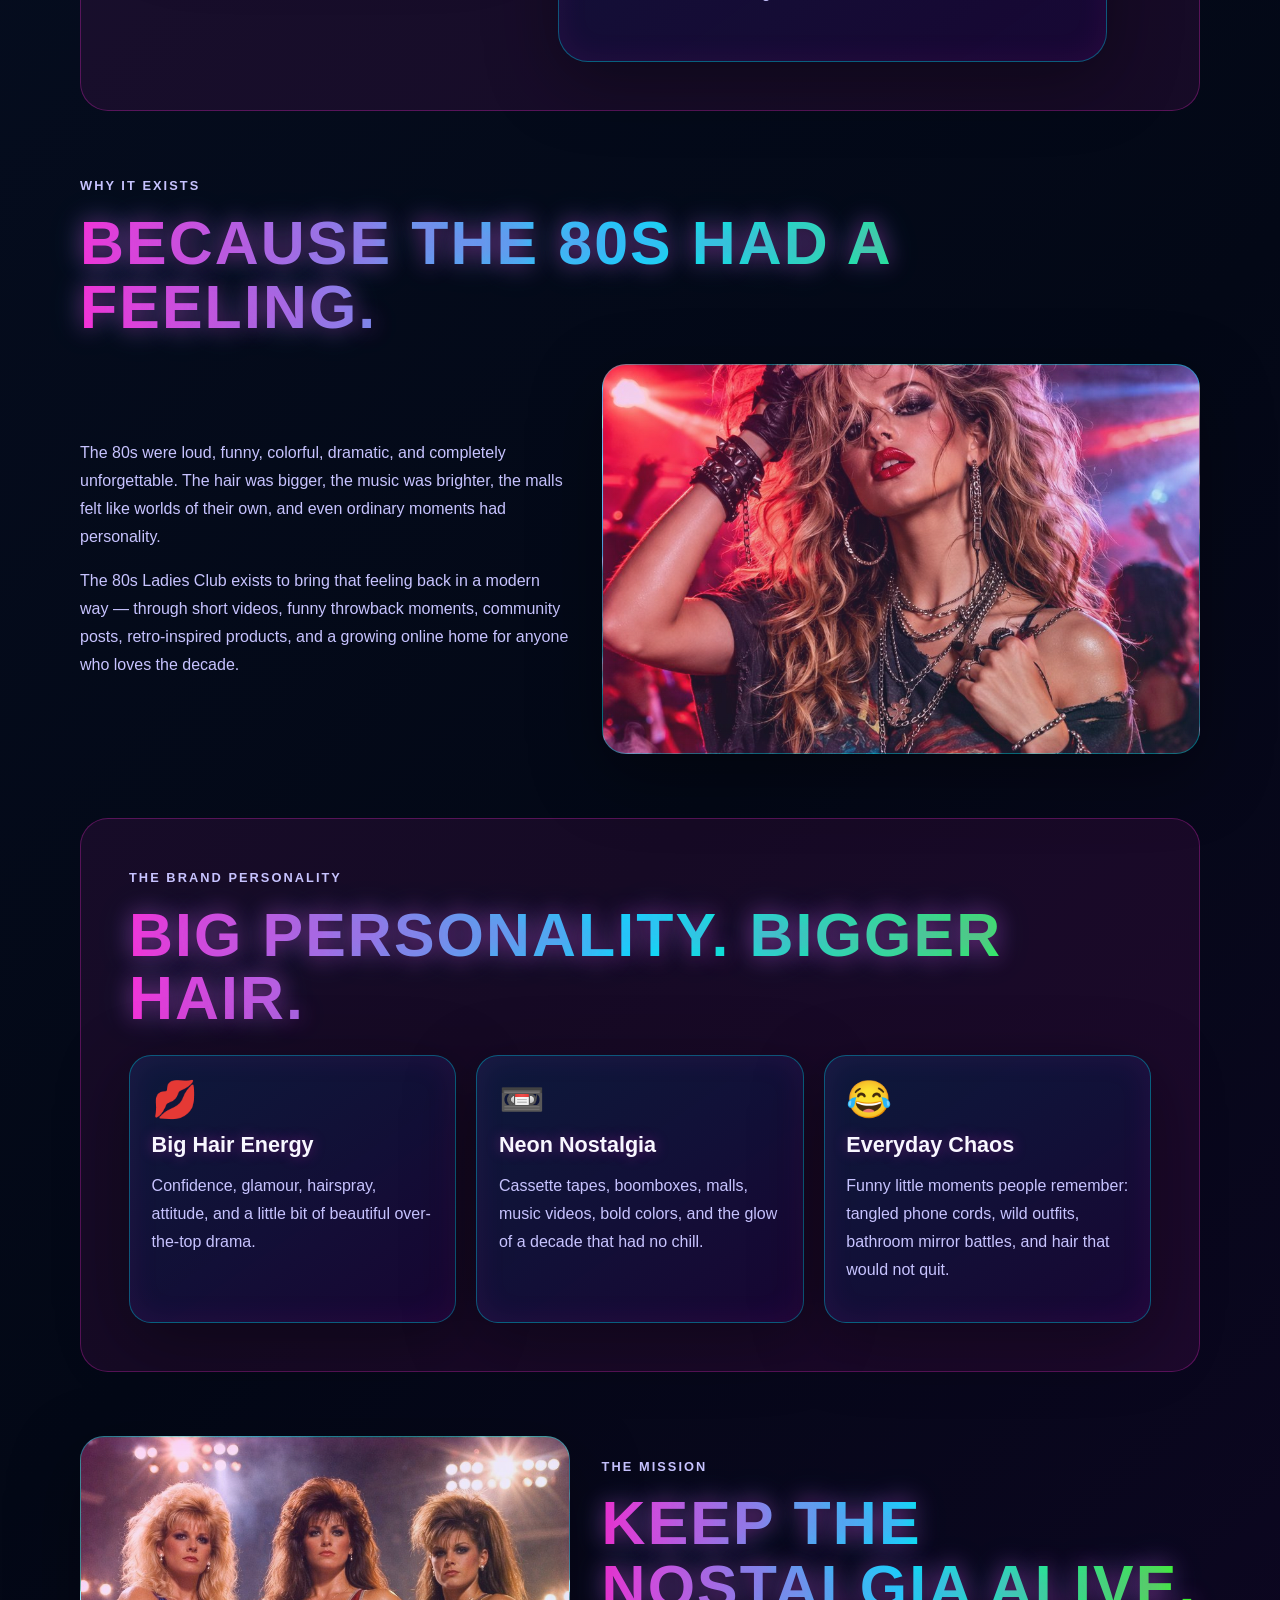
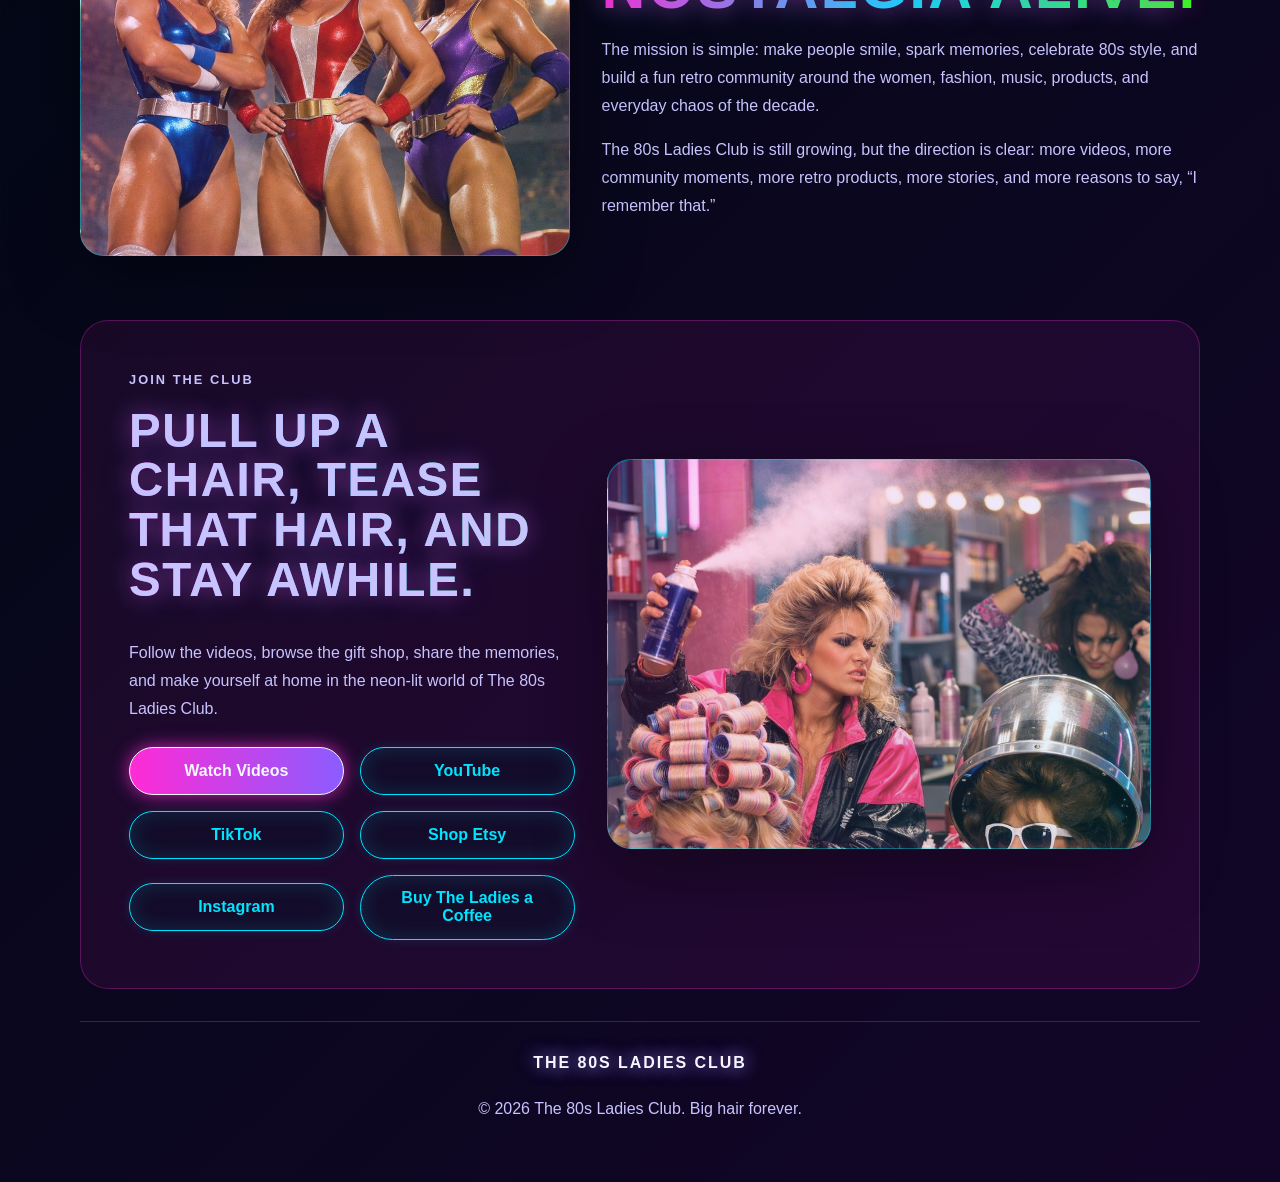
==== commit 40ae1e55: "Style final about headline and update coffee button text" ====
--- a/about.html
+++ b/about.html
@@ -56,7 +56,8 @@
     }
 
     .about-neon-headline,
-    .neon-about-heading {
+    .neon-about-heading,
+    .about-final-quote {
       display: inline-block;
       background: linear-gradient(90deg, var(--pink), var(--cyan), var(--green));
       -webkit-background-clip: text;
@@ -173,12 +174,11 @@
     }
 
     .about-final-quote {
-      font-size: clamp(1.35rem, 3vw, 2.25rem);
+      font-size: clamp(2rem, 3.7vw, 3.45rem);
       font-weight: 900;
-      color: var(--white);
-      text-shadow: var(--shadow-cyan);
-      line-height: 1.2;
-      margin: 0 0 1rem;
+      line-height: 1.05;
+      margin: 0 0 1.15rem;
+      max-width: 780px;
     }
 
     @media (max-width: 940px) {
@@ -326,7 +326,7 @@
             <a class="btn secondary" href="https://www.tiktok.com/@the.80s.ladies">TikTok</a>
             <a class="btn secondary" href="https://the80sladies.etsy.com">Shop Etsy</a>
             <a class="btn secondary" href="https://www.instagram.com/official80sladies">Instagram</a>
-            <a class="btn secondary" href="https://www.buymeacoffee.com/the80sladies">Buy Me a Coffee</a>
+            <a class="btn secondary" href="https://www.buymeacoffee.com/the80sladies">Buy The Ladies a Coffee</a>
           </div>
         </div>
         <div class="image-slot" style="min-height: 390px; background-image: linear-gradient(135deg, rgba(255, 43, 214, 0.18), rgba(0, 229, 255, 0.12)), url('images/v2-about-join-hair-salon.jpg'); background-size: cover; background-position: center 20%;"></div>
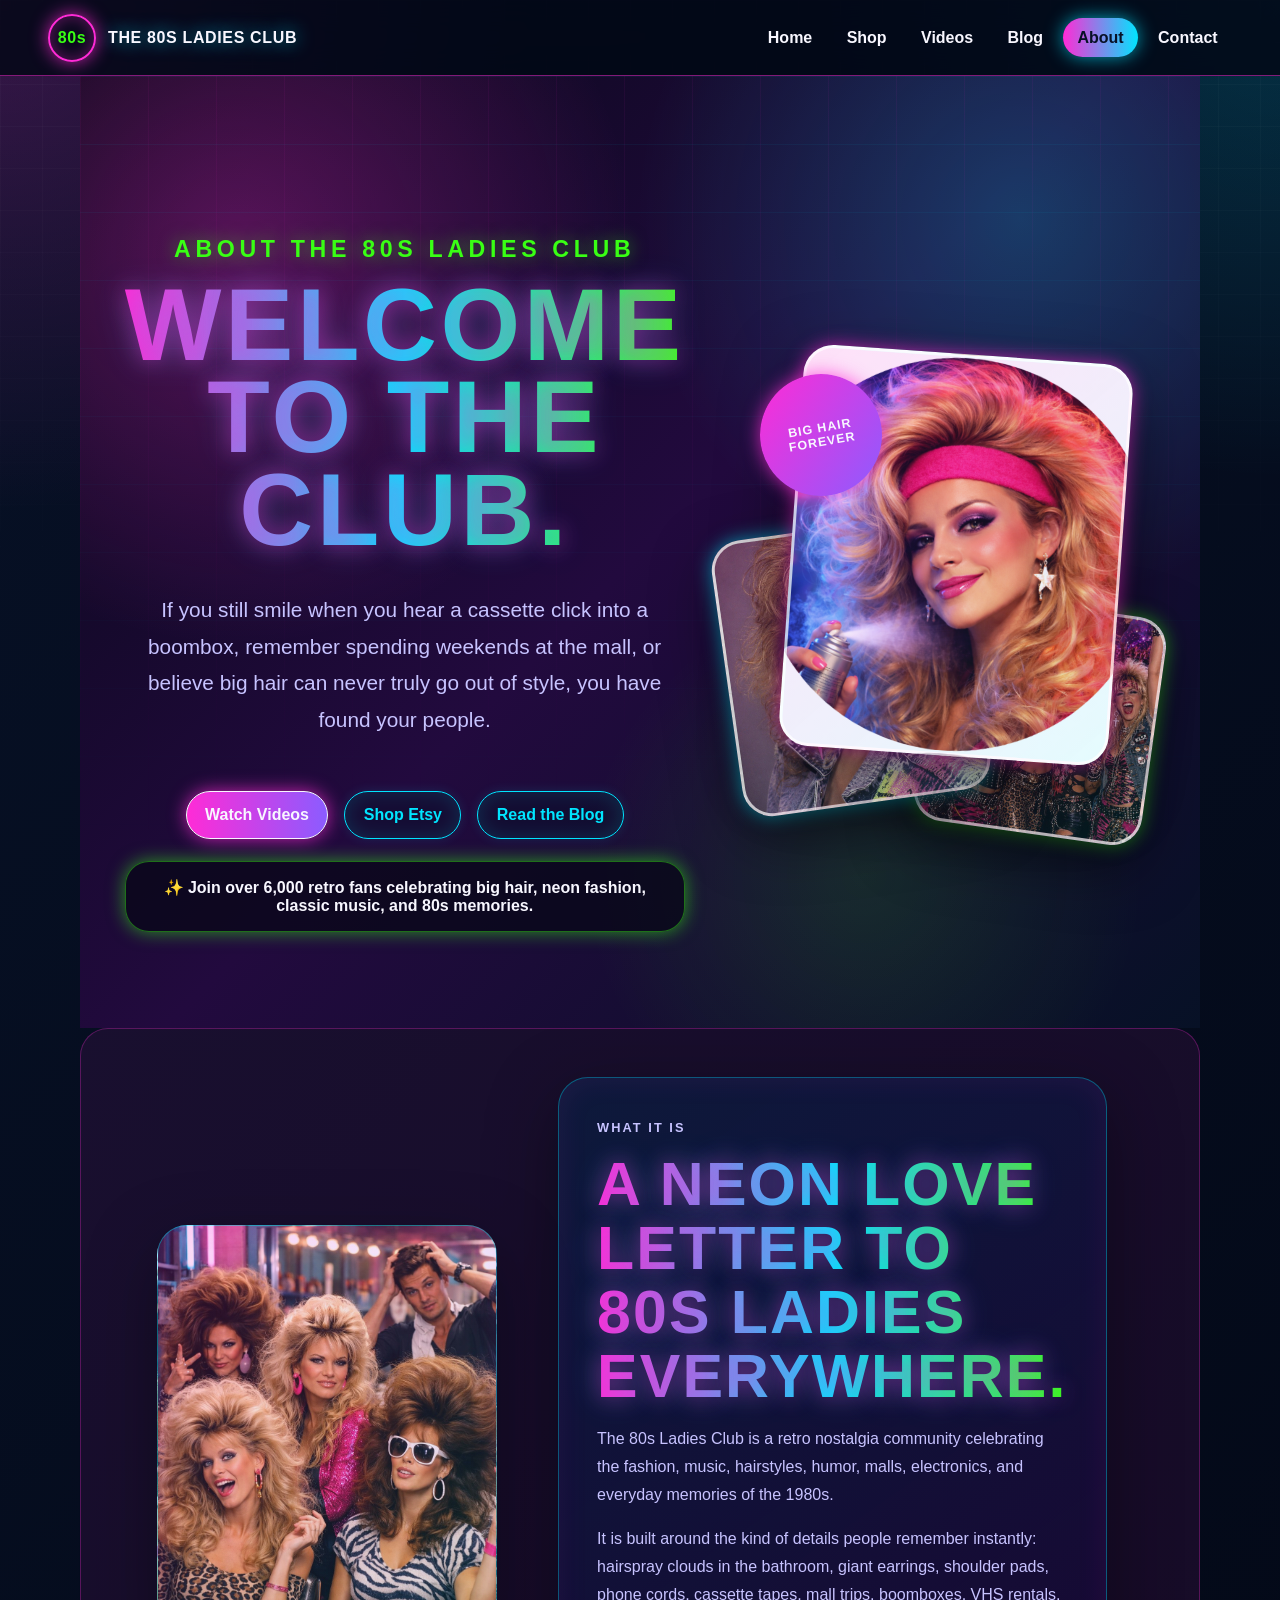
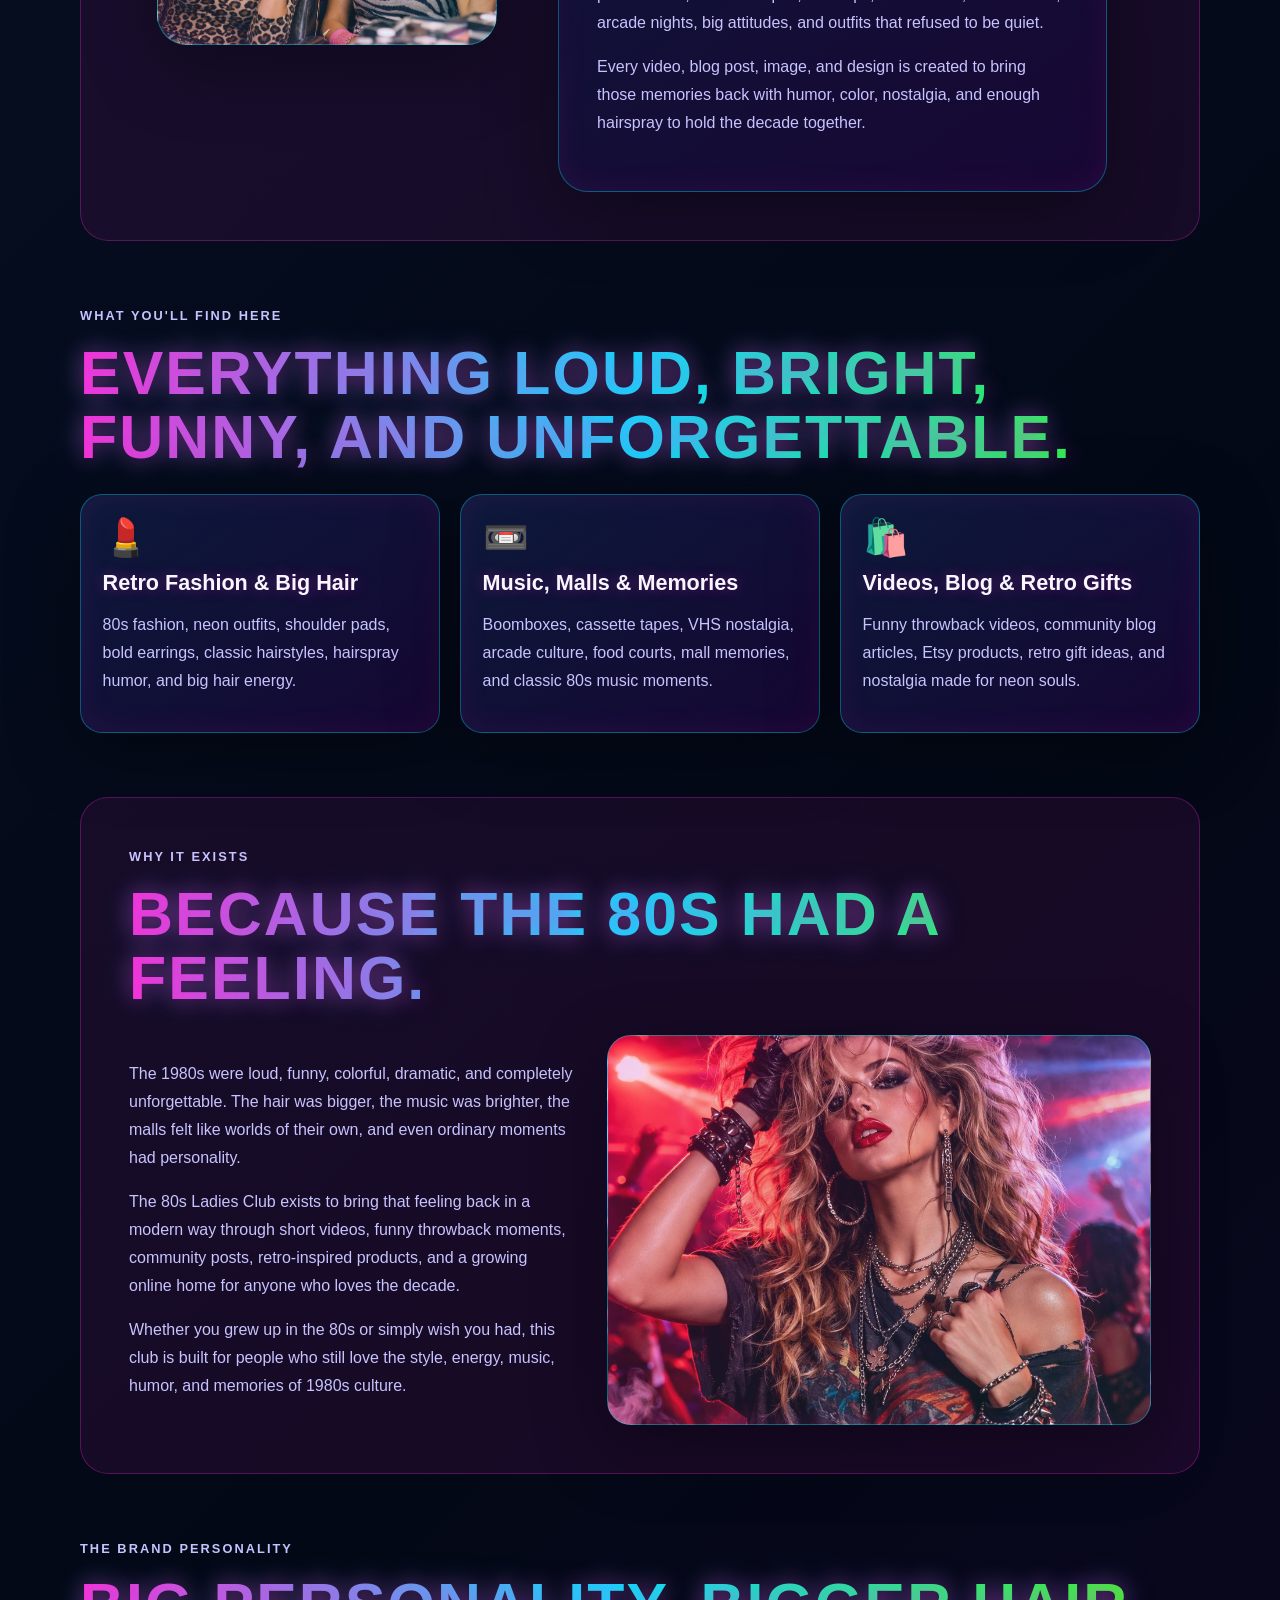
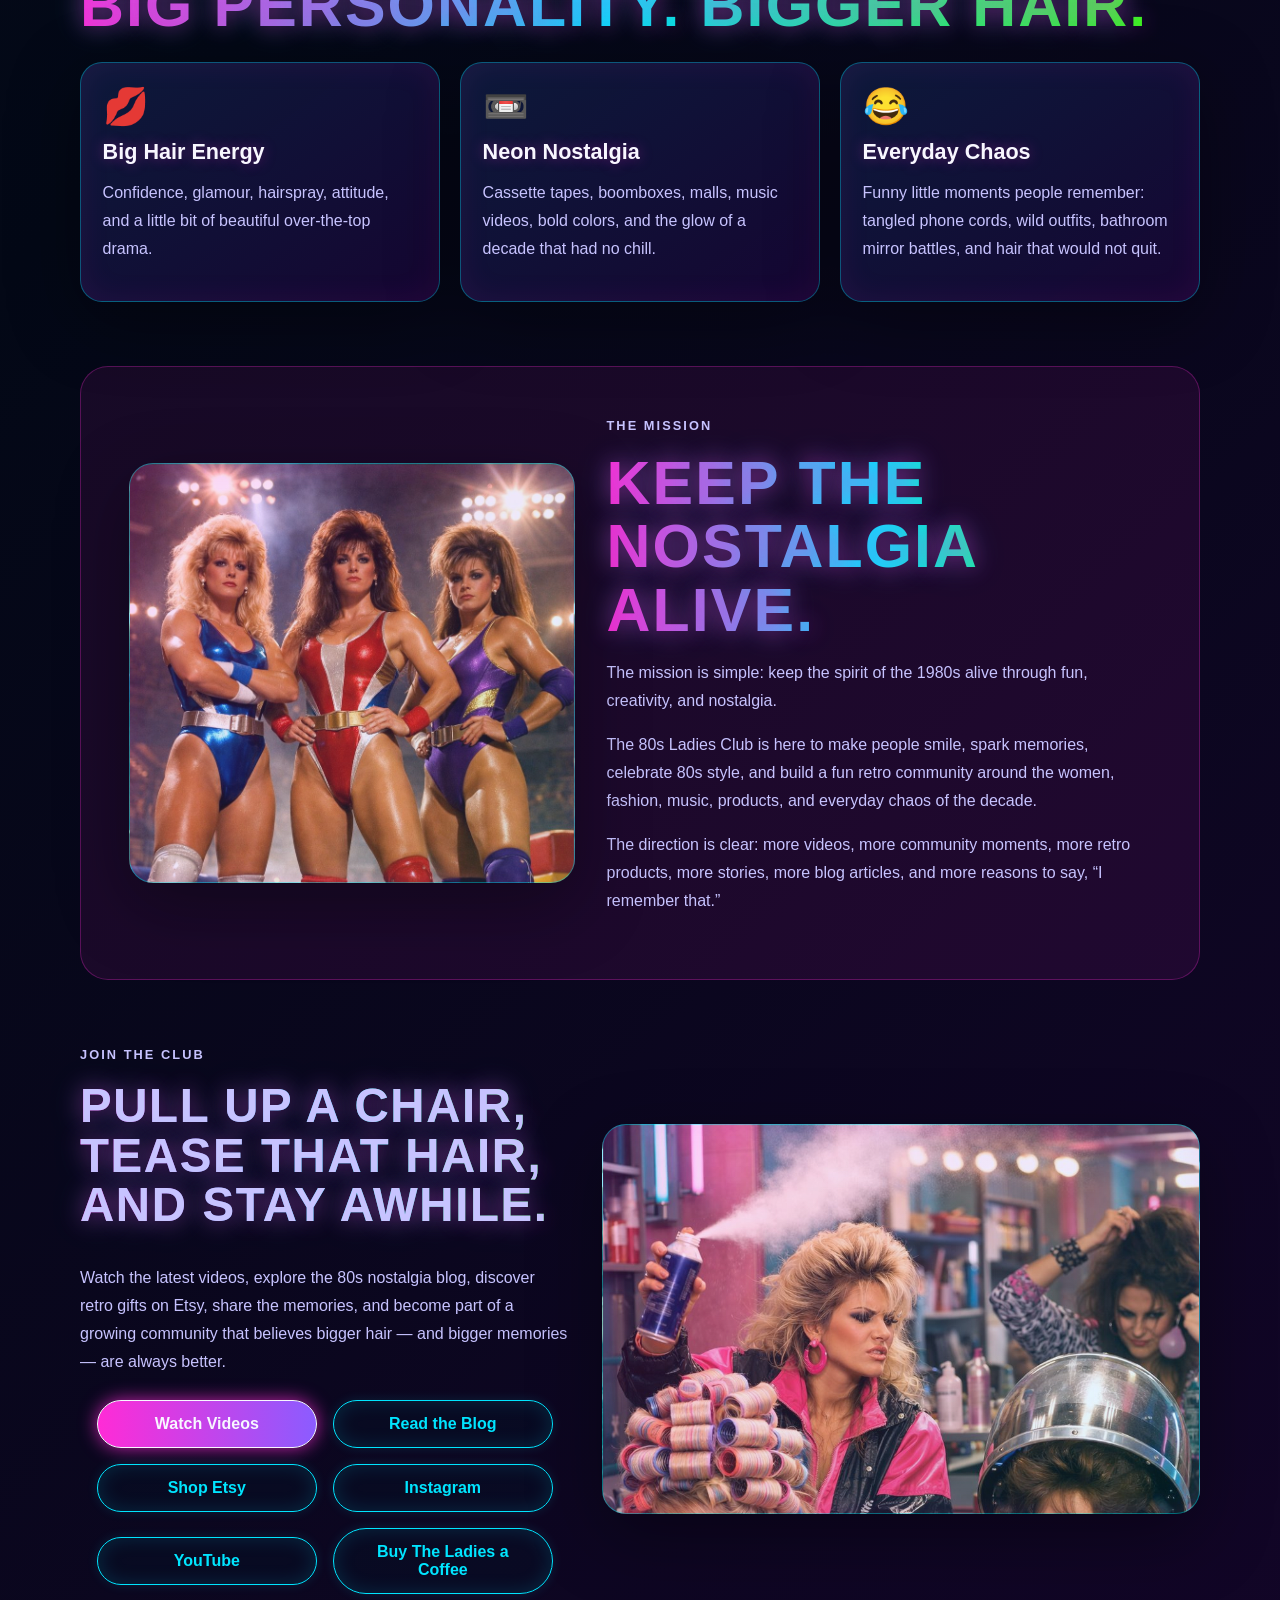
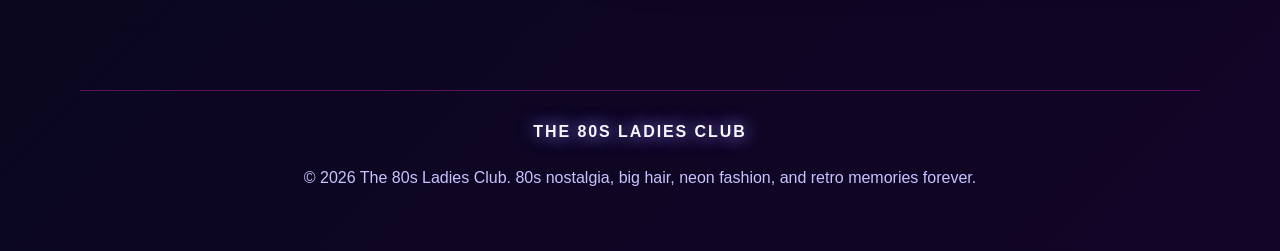
==== commit 93a9b23f: "Improve about page SEO and brand story" ====
--- a/about.html
+++ b/about.html
@@ -3,342 +3,69 @@
 <head>
   <meta charset="UTF-8" />
   <meta name="viewport" content="width=device-width, initial-scale=1.0" />
-  <meta name="description" content="About The 80s Ladies Club, a neon 80s nostalgia brand celebrating big hair, retro fashion, mall memories, music, humor, and female-focused throwback style." />
-  <title>About | The 80s Ladies Club</title>
+  <meta name="description" content="Learn the story behind The 80s Ladies Club, a retro community celebrating 80s fashion, big hair, mall culture, classic music, VHS memories, neon nostalgia, and retro gifts." />
+  <meta name="keywords" content="The 80s Ladies Club, 80s nostalgia community, 80s fashion, big hair, 80s hairstyles, neon fashion, mall culture, VHS nostalgia, boomboxes, cassette tapes, 80s music, retro gifts, 1980s culture" />
+  <meta name="author" content="The 80s Ladies Club" />
+  <meta name="robots" content="index, follow" />
+  <link rel="canonical" href="https://www.the80sladiesclub.com/about.html" />
+  <meta property="og:type" content="website" />
+  <meta property="og:site_name" content="The 80s Ladies Club" />
+  <meta property="og:title" content="About The 80s Ladies Club | 80s Fashion, Music & Nostalgia" />
+  <meta property="og:description" content="The story behind The 80s Ladies Club: a retro community celebrating big hair, neon fashion, mall culture, classic music, VHS memories, throwback humor, and nostalgic gifts." />
+  <meta property="og:url" content="https://www.the80sladiesclub.com/about.html" />
+  <meta property="og:image" content="https://www.the80sladiesclub.com/images/v2-about-what-it-is-salon-group.jpg" />
+  <meta name="twitter:card" content="summary_large_image" />
+  <meta name="twitter:title" content="About The 80s Ladies Club | 80s Fashion, Music & Nostalgia" />
+  <meta name="twitter:description" content="A retro 80s nostalgia community celebrating big hair, neon fashion, mall culture, classic music, VHS memories, and retro gifts." />
+  <meta name="twitter:image" content="https://www.the80sladiesclub.com/images/v2-about-what-it-is-salon-group.jpg" />
+  <title>About The 80s Ladies Club | 80s Fashion, Music & Nostalgia</title>
   <link rel="stylesheet" href="css/style.css" />
   <link rel="icon" type="image/png" href="images/about-hairspray-profile.png" />
+  <script type="application/ld+json">
+    {"@context":"https://schema.org","@type":"AboutPage","name":"About The 80s Ladies Club","url":"https://www.the80sladiesclub.com/about.html","description":"The official About page for The 80s Ladies Club, a retro 80s nostalgia community celebrating big hair, neon fashion, mall culture, classic music, VHS memories, boomboxes, throwback humor, and retro gifts.","isPartOf":{"@type":"WebSite","name":"The 80s Ladies Club","url":"https://www.the80sladiesclub.com/"},"about":["80s nostalgia","80s fashion","big hair","80s hairstyles","neon fashion","mall culture","classic 80s music","VHS nostalgia","boomboxes","cassette tapes","retro gifts","1980s culture"],"sameAs":["https://www.tiktok.com/@the.80s.ladies","https://www.instagram.com/official80sladies","https://www.youtube.com/channel/UC9fSL5o2ANB6UnJM-C2evTA","https://the80sladies.etsy.com","https://www.buymeacoffee.com/the80sladies"]}
+  </script>
   <style>
-    .about-page .page-hero {
-      position: relative;
-      overflow: hidden;
-      min-height: 72vh;
-      display: grid;
-      align-items: center;
-      background:
-        radial-gradient(circle at 14% 18%, rgba(255, 43, 214, 0.3), transparent 32%),
-        radial-gradient(circle at 84% 15%, rgba(0, 229, 255, 0.22), transparent 31%),
-        radial-gradient(circle at 70% 84%, rgba(57, 255, 20, 0.12), transparent 25%),
-        linear-gradient(135deg, #070817 0%, #220a3e 50%, #071126 100%);
-    }
-
-    .about-page .page-hero::before {
-      content: "";
-      position: absolute;
-      inset: 0;
-      background-image:
-        linear-gradient(rgba(0, 229, 255, 0.08) 1px, transparent 1px),
-        linear-gradient(90deg, rgba(255, 43, 214, 0.08) 1px, transparent 1px);
-      background-size: 68px 68px;
-      mask-image: linear-gradient(to bottom, rgba(0,0,0,0.72), transparent 82%);
-      pointer-events: none;
-    }
-
-    .about-hero-inner {
-      position: relative;
-      z-index: 1;
-      display: grid;
-      grid-template-columns: minmax(0, 1fr) minmax(280px, 0.78fr);
-      gap: clamp(1.5rem, 4vw, 3.5rem);
-      align-items: center;
-      width: min(1180px, 92%);
-      margin: 0 auto;
-      padding: 6rem 0 4rem;
-    }
-
-    .about-hero-copy {
-      text-align: center;
-      display: grid;
-      justify-items: center;
-    }
-
-    .about-hero-copy .button-row {
-      justify-content: center;
-    }
-
-    .about-neon-headline,
-    .neon-about-heading,
-    .about-final-quote {
-      display: inline-block;
-      background: linear-gradient(90deg, var(--pink), var(--cyan), var(--green));
-      -webkit-background-clip: text;
-      background-clip: text;
-      color: transparent;
-      text-shadow: 0 0 22px rgba(255, 43, 214, 0.45), 0 0 34px rgba(0, 229, 255, 0.28);
-      text-transform: uppercase;
-      letter-spacing: 0.035em;
-    }
-
-    .about-neon-headline {
-      font-size: clamp(3rem, 8vw, 7rem);
-      line-height: 0.9;
-      margin: 0 0 1rem;
-    }
-
-    .about-hero-copy .eyebrow {
-      font-size: clamp(1rem, 2.1vw, 1.45rem);
-      letter-spacing: 0.2em;
-      text-shadow: var(--shadow-green);
-      margin-bottom: 1rem;
-    }
-
-    .about-hero-copy .page-copy {
-      max-width: 760px;
-      margin-inline: auto;
-      font-size: clamp(1.05rem, 2vw, 1.3rem);
-    }
-
-    .about-hero-showcase {
-      position: relative;
-      min-height: 500px;
-    }
-
-    .about-feature-image {
-      position: absolute;
-      border-radius: 30px;
-      border: 3px solid rgba(255, 255, 255, 0.72);
-      background-size: cover;
-      background-position: center;
-      box-shadow: 0 26px 70px rgba(0, 0, 0, 0.55), var(--shadow-pink);
-    }
-
-    .about-feature-image.main {
-      inset: 4% 8% auto auto;
-      width: min(330px, 78vw);
-      aspect-ratio: 0.82;
-      background-image: linear-gradient(135deg, rgba(255,43,214,.14), rgba(0,229,255,.10)), url('images/about-hairspray-profile.png');
-      z-index: 3;
-      transform: rotate(4deg);
-    }
-
-    .about-feature-image.side-one {
-      left: 0;
-      bottom: 6%;
-      width: min(250px, 50vw);
-      aspect-ratio: 0.9;
-      background-image: linear-gradient(135deg, rgba(255,43,214,.16), rgba(0,229,255,.12)), url('images/v2-lightning-earrings.jpg');
-      z-index: 2;
-      transform: rotate(-8deg);
-      box-shadow: 0 22px 60px rgba(0, 0, 0, 0.5), var(--shadow-cyan);
-    }
-
-    .about-feature-image.side-two {
-      right: 0;
-      bottom: 0;
-      width: min(230px, 46vw);
-      aspect-ratio: 1;
-      background-image: linear-gradient(135deg, rgba(255,43,214,.16), rgba(0,229,255,.12)), url('images/v2-rock-concert-ladies.jpg');
-      z-index: 1;
-      transform: rotate(8deg);
-      box-shadow: 0 22px 60px rgba(0, 0, 0, 0.5), var(--shadow-green);
-    }
-
-    .about-badge {
-      position: absolute;
-      left: 8%;
-      top: 8%;
-      z-index: 4;
-      width: 122px;
-      height: 122px;
-      border-radius: 50%;
-      display: grid;
-      place-items: center;
-      text-align: center;
-      padding: 0.85rem;
-      background: linear-gradient(135deg, var(--pink), var(--purple));
-      color: var(--white);
-      font-weight: 900;
-      text-transform: uppercase;
-      letter-spacing: 0.08em;
-      font-size: 0.78rem;
-      box-shadow: var(--shadow-pink);
-      transform: rotate(-10deg);
-    }
-
-    .story-panel {
-      padding: clamp(1.5rem, 3vw, 2.4rem);
-      border-radius: 30px;
-      background: linear-gradient(145deg, rgba(13, 27, 61, 0.94), rgba(24, 7, 54, 0.88));
-      border: 1px solid rgba(0, 229, 255, 0.35);
-      box-shadow: 0 18px 70px rgba(0,0,0,0.38), inset 0 0 32px rgba(255, 43, 214, 0.08);
-    }
-
-    .about-values-grid {
-      display: grid;
-      grid-template-columns: repeat(3, minmax(0, 1fr));
-      gap: 1.25rem;
-    }
-
-    .about-values-grid .feature-card h3 {
-      color: var(--white);
-      text-shadow: 0 0 14px rgba(255, 43, 214, 0.35);
-    }
-
-    .about-final-quote {
-      font-size: clamp(2rem, 3.7vw, 3.45rem);
-      font-weight: 900;
-      line-height: 1.05;
-      margin: 0 0 1.15rem;
-      max-width: 780px;
-    }
-
-    @media (max-width: 940px) {
-      .about-hero-inner,
-      .about-values-grid {
-        grid-template-columns: 1fr;
-      }
-
-      .about-hero-showcase {
-        min-height: 430px;
-        order: -1;
-      }
-    }
-
-    @media (max-width: 560px) {
-      .about-hero-showcase {
-        min-height: 360px;
-      }
-
-      .about-feature-image.main {
-        width: 240px;
-        right: 8%;
-      }
-
-      .about-feature-image.side-one,
-      .about-feature-image.side-two {
-        width: 165px;
-      }
-
-      .about-badge {
-        width: 90px;
-        height: 90px;
-        font-size: 0.62rem;
-      }
-    }
+    .about-page .page-hero {position: relative;overflow: hidden;min-height: 72vh;display: grid;align-items: center;background:radial-gradient(circle at 14% 18%, rgba(255, 43, 214, 0.3), transparent 32%),radial-gradient(circle at 84% 15%, rgba(0, 229, 255, 0.22), transparent 31%),radial-gradient(circle at 70% 84%, rgba(57, 255, 20, 0.12), transparent 25%),linear-gradient(135deg, #070817 0%, #220a3e 50%, #071126 100%)}
+    .about-page .page-hero::before {content: "";position: absolute;inset: 0;background-image:linear-gradient(rgba(0, 229, 255, 0.08) 1px, transparent 1px),linear-gradient(90deg, rgba(255, 43, 214, 0.08) 1px, transparent 1px);background-size: 68px 68px;mask-image: linear-gradient(to bottom, rgba(0,0,0,0.72), transparent 82%);pointer-events: none}
+    .about-hero-inner {position: relative;z-index: 1;display: grid;grid-template-columns: minmax(0, 1fr) minmax(280px, 0.78fr);gap: clamp(1.5rem, 4vw, 3.5rem);align-items: center;width: min(1180px, 92%);margin: 0 auto;padding: 6rem 0 4rem}
+    .about-hero-copy {text-align: center;display: grid;justify-items: center}.about-hero-copy .button-row {justify-content: center}
+    .about-neon-headline,.neon-about-heading,.about-final-quote {display: inline-block;background: linear-gradient(90deg, var(--pink), var(--cyan), var(--green));-webkit-background-clip: text;background-clip: text;color: transparent;text-shadow: 0 0 22px rgba(255, 43, 214, 0.45), 0 0 34px rgba(0, 229, 255, 0.28);text-transform: uppercase;letter-spacing: 0.035em}
+    .about-neon-headline {font-size: clamp(3rem, 8vw, 7rem);line-height: 0.9;margin: 0 0 1rem}.about-hero-copy .eyebrow {font-size: clamp(1rem, 2.1vw, 1.45rem);letter-spacing: 0.2em;text-shadow: var(--shadow-green);margin-bottom: 1rem}.about-hero-copy .page-copy {max-width: 760px;margin-inline: auto;font-size: clamp(1.05rem, 2vw, 1.3rem)}
+    .about-hero-showcase {position: relative;min-height: 500px}.about-feature-image {position: absolute;border-radius: 30px;border: 3px solid rgba(255, 255, 255, 0.72);background-size: cover;background-position: center;box-shadow: 0 26px 70px rgba(0, 0, 0, 0.55), var(--shadow-pink)}
+    .about-feature-image.main {inset: 4% 8% auto auto;width: min(330px, 78vw);aspect-ratio: 0.82;background-image: linear-gradient(135deg, rgba(255,43,214,.14), rgba(0,229,255,.10)), url('images/about-hairspray-profile.png');z-index: 3;transform: rotate(4deg)}
+    .about-feature-image.side-one {left: 0;bottom: 6%;width: min(250px, 50vw);aspect-ratio: 0.9;background-image: linear-gradient(135deg, rgba(255,43,214,.16), rgba(0,229,255,.12)), url('images/v2-lightning-earrings.jpg');z-index: 2;transform: rotate(-8deg);box-shadow: 0 22px 60px rgba(0, 0, 0, 0.5), var(--shadow-cyan)}
+    .about-feature-image.side-two {right: 0;bottom: 0;width: min(230px, 46vw);aspect-ratio: 1;background-image: linear-gradient(135deg, rgba(255,43,214,.16), rgba(0,229,255,.12)), url('images/v2-rock-concert-ladies.jpg');z-index: 1;transform: rotate(8deg);box-shadow: 0 22px 60px rgba(0, 0, 0, 0.5), var(--shadow-green)}
+    .about-badge {position: absolute;left: 8%;top: 8%;z-index: 4;width: 122px;height: 122px;border-radius: 50%;display: grid;place-items: center;text-align: center;padding: 0.85rem;background: linear-gradient(135deg, var(--pink), var(--purple));color: var(--white);font-weight: 900;text-transform: uppercase;letter-spacing: 0.08em;font-size: 0.78rem;box-shadow: var(--shadow-pink);transform: rotate(-10deg)}
+    .story-panel {padding: clamp(1.5rem, 3vw, 2.4rem);border-radius: 30px;background: linear-gradient(145deg, rgba(13, 27, 61, 0.94), rgba(24, 7, 54, 0.88));border: 1px solid rgba(0, 229, 255, 0.35);box-shadow: 0 18px 70px rgba(0,0,0,0.38), inset 0 0 32px rgba(255, 43, 214, 0.08)}
+    .about-values-grid,.about-finds-grid {display: grid;grid-template-columns: repeat(3, minmax(0, 1fr));gap: 1.25rem}.about-values-grid .feature-card h3,.about-finds-grid .feature-card h3 {color: var(--white);text-shadow: 0 0 14px rgba(255, 43, 214, 0.35)}
+    .about-social-proof {margin-top:1.4rem;padding:1rem 1.25rem;border-radius:24px;background:rgba(7,8,23,.72);border:1px solid rgba(57,255,20,.42);box-shadow:var(--shadow-green);font-weight:800;color:var(--white)}
+    .about-final-quote {font-size: clamp(2rem, 3.7vw, 3.45rem);font-weight: 900;line-height: 1.05;margin: 0 0 1.15rem;max-width: 780px}
+    @media (max-width: 940px) {.about-hero-inner,.about-values-grid,.about-finds-grid {grid-template-columns: 1fr}.about-hero-showcase {min-height: 430px;order: -1}}
+    @media (max-width: 560px) {.about-hero-showcase {min-height: 360px}.about-feature-image.main {width: 240px;right: 8%}.about-feature-image.side-one,.about-feature-image.side-two {width: 165px}.about-badge {width: 90px;height: 90px;font-size: 0.62rem}}
   </style>
 </head>
 <body class="about-page">
   <header class="site-header">
     <a class="brand" href="index.html" aria-label="The 80s Ladies Club home"><span class="brand-mark">80s</span><span class="brand-text">The 80s Ladies Club</span></a>
     <button class="nav-toggle" aria-expanded="false" aria-controls="site-nav">☰</button>
-    <nav id="site-nav" class="site-nav" aria-label="Main navigation">
-      <a href="index.html">Home</a>
-      <a href="shop.html">Shop</a>
-      <a href="videos.html">Videos</a>
-      <a href="blog.html">Blog</a>
-      <a class="active" href="about.html">About</a>
-      <a href="contact.html">Contact</a>
-    </nav>
+    <nav id="site-nav" class="site-nav" aria-label="Main navigation"><a href="index.html">Home</a><a href="shop.html">Shop</a><a href="videos.html">Videos</a><a href="blog.html">Blog</a><a class="active" href="about.html">About</a><a href="contact.html">Contact</a></nav>
   </header>
+  <main>
+    <section class="page-hero" aria-label="About The 80s Ladies Club retro nostalgia community"><div class="about-hero-inner"><div class="about-hero-copy"><p class="eyebrow">About The 80s Ladies Club</p><h1 class="about-neon-headline">Welcome to the Club.</h1><p class="page-copy">If you still smile when you hear a cassette click into a boombox, remember spending weekends at the mall, or believe big hair can never truly go out of style, you have found your people.</p><div class="button-row"><a class="btn primary" href="videos.html">Watch Videos</a><a class="btn secondary" href="shop.html">Shop Etsy</a><a class="btn secondary" href="blog.html">Read the Blog</a></div><div class="about-social-proof">✨ Join over 6,000 retro fans celebrating big hair, neon fashion, classic music, and 80s memories.</div></div><div class="about-hero-showcase" aria-label="The 80s Ladies Club brand imagery"><div class="about-badge">Big Hair Forever</div><div class="about-feature-image main" aria-label="The 80s Ladies Club big hair profile artwork"></div><div class="about-feature-image side-one" aria-label="The 80s Ladies Club neon fashion and earrings artwork"></div><div class="about-feature-image side-two" aria-label="The 80s Ladies Club rock concert nostalgia artwork"></div></div></div></section>
 
-  <main>
-    <section class="page-hero">
-      <div class="about-hero-inner">
-        <div class="about-hero-copy">
-          <p class="eyebrow">About the Club</p>
-          <h1 class="about-neon-headline">Welcome to the Club.</h1>
-          <p class="page-copy">The official story behind The 80s Ladies Club — big hair, neon nights, mall memories, retro chaos, and the women who made the 1980s unforgettable.</p>
-          <div class="button-row">
-            <a class="btn primary" href="videos.html">Explore the Video Vault</a>
-            <a class="btn secondary" href="shop.html">Shop the Gift Shop</a>
-          </div>
-        </div>
-        <div class="about-hero-showcase" aria-label="The 80s Ladies Club brand imagery">
-          <div class="about-badge">Big Hair Forever</div>
-          <div class="about-feature-image main"></div>
-          <div class="about-feature-image side-one"></div>
-          <div class="about-feature-image side-two"></div>
-        </div>
-      </div>
-    </section>
+    <section class="content-section alt-section"><div class="about-story-grid"><div class="image-slot about-profile-image round" style="background-image: linear-gradient(135deg, rgba(255, 43, 214, 0.16), rgba(0, 229, 255, 0.12)), url('images/v2-about-what-it-is-salon-group.jpg'); background-size: cover; background-position: center 24%;" aria-label="80s salon group with big hair and neon style"></div><div class="story-panel"><p class="eyebrow">What It Is</p><h2 class="neon-about-heading">A neon love letter to 80s ladies everywhere.</h2><p>The 80s Ladies Club is a retro nostalgia community celebrating the fashion, music, hairstyles, humor, malls, electronics, and everyday memories of the 1980s.</p><p>It is built around the kind of details people remember instantly: hairspray clouds in the bathroom, giant earrings, shoulder pads, phone cords, cassette tapes, mall trips, boomboxes, VHS rentals, arcade nights, big attitudes, and outfits that refused to be quiet.</p><p>Every video, blog post, image, and design is created to bring those memories back with humor, color, nostalgia, and enough hairspray to hold the decade together.</p></div></div></section>
 
-    <section class="content-section alt-section">
-      <div class="about-story-grid">
-        <div class="image-slot about-profile-image round" style="background-image: linear-gradient(135deg, rgba(255, 43, 214, 0.16), rgba(0, 229, 255, 0.12)), url('images/about-hairspray-profile.png'); background-size: cover; background-position: center;"></div>
-        <div class="story-panel">
-          <p class="eyebrow">What It Is</p>
-          <h2 class="neon-about-heading">A neon love letter to 80s ladies everywhere.</h2>
-          <p>The 80s Ladies Club is a retro nostalgia world celebrating the fashion, music, hairstyles, humor, malls, electronics, and everyday memories of the 1980s.</p>
-          <p>It is built around the kind of details people remember instantly: hairspray clouds in the bathroom, giant earrings, shoulder pads, phone cords, cassette tapes, mall trips, boomboxes, big attitudes, and outfits that refused to be quiet.</p>
-          <p>Social media is where the daily fun happens. Etsy is where the retro gifts live. This website is the official clubhouse that brings the whole neon universe together.</p>
-        </div>
-      </div>
-    </section>
+    <section class="content-section"><div class="section-heading"><p class="eyebrow">What You'll Find Here</p><h2 class="neon-about-heading">Everything loud, bright, funny, and unforgettable.</h2></div><div class="about-finds-grid"><article class="feature-card showcase-card"><div class="card-icon">💄</div><h3>Retro Fashion & Big Hair</h3><p>80s fashion, neon outfits, shoulder pads, bold earrings, classic hairstyles, hairspray humor, and big hair energy.</p></article><article class="feature-card showcase-card"><div class="card-icon">📼</div><h3>Music, Malls & Memories</h3><p>Boomboxes, cassette tapes, VHS nostalgia, arcade culture, food courts, mall memories, and classic 80s music moments.</p></article><article class="feature-card showcase-card"><div class="card-icon">🛍️</div><h3>Videos, Blog & Retro Gifts</h3><p>Funny throwback videos, community blog articles, Etsy products, retro gift ideas, and nostalgia made for neon souls.</p></article></div></section>
 
-    <section class="content-section">
-      <div class="section-heading">
-        <p class="eyebrow">Why It Exists</p>
-        <h2 class="neon-about-heading">Because the 80s had a feeling.</h2>
-      </div>
-      <div class="feature-split">
-        <div>
-          <p>The 80s were loud, funny, colorful, dramatic, and completely unforgettable. The hair was bigger, the music was brighter, the malls felt like worlds of their own, and even ordinary moments had personality.</p>
-          <p>The 80s Ladies Club exists to bring that feeling back in a modern way — through short videos, funny throwback moments, community posts, retro-inspired products, and a growing online home for anyone who loves the decade.</p>
-        </div>
-        <div class="image-slot" style="min-height: 390px; background-image: linear-gradient(135deg, rgba(255, 43, 214, 0.18), rgba(0, 229, 255, 0.12)), url('images/v2-car-wash-boombox.jpg'); background-size: cover; background-position: center;"></div>
-      </div>
-    </section>
+    <section class="content-section alt-section"><div class="section-heading"><p class="eyebrow">Why It Exists</p><h2 class="neon-about-heading">Because the 80s had a feeling.</h2></div><div class="feature-split"><div><p>The 1980s were loud, funny, colorful, dramatic, and completely unforgettable. The hair was bigger, the music was brighter, the malls felt like worlds of their own, and even ordinary moments had personality.</p><p>The 80s Ladies Club exists to bring that feeling back in a modern way through short videos, funny throwback moments, community posts, retro-inspired products, and a growing online home for anyone who loves the decade.</p><p>Whether you grew up in the 80s or simply wish you had, this club is built for people who still love the style, energy, music, humor, and memories of 1980s culture.</p></div><div class="image-slot" style="min-height: 390px; background-image: linear-gradient(135deg, rgba(255, 43, 214, 0.18), rgba(0, 229, 255, 0.12)), url('images/v2-car-wash-boombox.jpg'); background-size: cover; background-position: center;" aria-label="80s boombox nostalgia artwork"></div></div></section>
 
-    <section class="content-section alt-section">
-      <div class="section-heading">
-        <p class="eyebrow">The Brand Personality</p>
-        <h2 class="neon-about-heading">Big personality. Bigger hair.</h2>
-      </div>
-      <div class="about-values-grid">
-        <article class="feature-card showcase-card">
-          <div class="card-icon">💋</div>
-          <h3>Big Hair Energy</h3>
-          <p>Confidence, glamour, hairspray, attitude, and a little bit of beautiful over-the-top drama.</p>
-        </article>
-        <article class="feature-card showcase-card">
-          <div class="card-icon">📼</div>
-          <h3>Neon Nostalgia</h3>
-          <p>Cassette tapes, boomboxes, malls, music videos, bold colors, and the glow of a decade that had no chill.</p>
-        </article>
-        <article class="feature-card showcase-card">
-          <div class="card-icon">😂</div>
-          <h3>Everyday Chaos</h3>
-          <p>Funny little moments people remember: tangled phone cords, wild outfits, bathroom mirror battles, and hair that would not quit.</p>
-        </article>
-      </div>
-    </section>
+    <section class="content-section"><div class="section-heading"><p class="eyebrow">The Brand Personality</p><h2 class="neon-about-heading">Big personality. Bigger hair.</h2></div><div class="about-values-grid"><article class="feature-card showcase-card"><div class="card-icon">💋</div><h3>Big Hair Energy</h3><p>Confidence, glamour, hairspray, attitude, and a little bit of beautiful over-the-top drama.</p></article><article class="feature-card showcase-card"><div class="card-icon">📼</div><h3>Neon Nostalgia</h3><p>Cassette tapes, boomboxes, malls, music videos, bold colors, and the glow of a decade that had no chill.</p></article><article class="feature-card showcase-card"><div class="card-icon">😂</div><h3>Everyday Chaos</h3><p>Funny little moments people remember: tangled phone cords, wild outfits, bathroom mirror battles, and hair that would not quit.</p></article></div></section>
 
-    <section class="content-section">
-      <div class="feature-split">
-        <div class="image-slot" style="min-height: 420px; background-image: linear-gradient(135deg, rgba(255, 43, 214, 0.18), rgba(0, 229, 255, 0.12)), url('images/v2-about-mission-gladiators.jpg'); background-size: cover; background-position: center 24%;"></div>
-        <div>
-          <p class="eyebrow">The Mission</p>
-          <h2 class="neon-about-heading">Keep the nostalgia alive.</h2>
-          <p>The mission is simple: make people smile, spark memories, celebrate 80s style, and build a fun retro community around the women, fashion, music, products, and everyday chaos of the decade.</p>
-          <p>The 80s Ladies Club is still growing, but the direction is clear: more videos, more community moments, more retro products, more stories, and more reasons to say, “I remember that.”</p>
-        </div>
-      </div>
-    </section>
+    <section class="content-section alt-section"><div class="feature-split"><div class="image-slot" style="min-height: 420px; background-image: linear-gradient(135deg, rgba(255, 43, 214, 0.18), rgba(0, 229, 255, 0.12)), url('images/v2-about-mission-gladiators.jpg'); background-size: cover; background-position: center 24%;" aria-label="The 80s Ladies Club mission artwork"></div><div><p class="eyebrow">The Mission</p><h2 class="neon-about-heading">Keep the nostalgia alive.</h2><p>The mission is simple: keep the spirit of the 1980s alive through fun, creativity, and nostalgia.</p><p>The 80s Ladies Club is here to make people smile, spark memories, celebrate 80s style, and build a fun retro community around the women, fashion, music, products, and everyday chaos of the decade.</p><p>The direction is clear: more videos, more community moments, more retro products, more stories, more blog articles, and more reasons to say, “I remember that.”</p></div></div></section>
 
-    <section class="content-section alt-section">
-      <div class="feature-split">
-        <div>
-          <p class="eyebrow">Join the Club</p>
-          <p class="about-final-quote">Pull up a chair, tease that hair, and stay awhile.</p>
-          <p>Follow the videos, browse the gift shop, share the memories, and make yourself at home in the neon-lit world of The 80s Ladies Club.</p>
-          <div class="button-row">
-            <a class="btn primary" href="videos.html">Watch Videos</a>
-            <a class="btn secondary" href="https://www.youtube.com/channel/UC9fSL5o2ANB6UnJM-C2evTA">YouTube</a>
-            <a class="btn secondary" href="https://www.tiktok.com/@the.80s.ladies">TikTok</a>
-            <a class="btn secondary" href="https://the80sladies.etsy.com">Shop Etsy</a>
-            <a class="btn secondary" href="https://www.instagram.com/official80sladies">Instagram</a>
-            <a class="btn secondary" href="https://www.buymeacoffee.com/the80sladies">Buy The Ladies a Coffee</a>
-          </div>
-        </div>
-        <div class="image-slot" style="min-height: 390px; background-image: linear-gradient(135deg, rgba(255, 43, 214, 0.18), rgba(0, 229, 255, 0.12)), url('images/v2-about-join-hair-salon.jpg'); background-size: cover; background-position: center 20%;"></div>
-      </div>
-    </section>
+    <section class="content-section"><div class="feature-split"><div><p class="eyebrow">Join the Club</p><p class="about-final-quote">Pull up a chair, tease that hair, and stay awhile.</p><p>Watch the latest videos, explore the 80s nostalgia blog, discover retro gifts on Etsy, share the memories, and become part of a growing community that believes bigger hair — and bigger memories — are always better.</p><div class="button-row"><a class="btn primary" href="videos.html">Watch Videos</a><a class="btn secondary" href="blog.html">Read the Blog</a><a class="btn secondary" href="https://the80sladies.etsy.com">Shop Etsy</a><a class="btn secondary" href="https://www.instagram.com/official80sladies">Instagram</a><a class="btn secondary" href="https://www.youtube.com/channel/UC9fSL5o2ANB6UnJM-C2evTA">YouTube</a><a class="btn secondary" href="https://www.buymeacoffee.com/the80sladies">Buy The Ladies a Coffee</a></div></div><div class="image-slot" style="min-height: 390px; background-image: linear-gradient(135deg, rgba(255, 43, 214, 0.18), rgba(0, 229, 255, 0.12)), url('images/v2-about-join-hair-salon.jpg'); background-size: cover; background-position: center 20%;" aria-label="Join The 80s Ladies Club salon nostalgia artwork"></div></div></section>
   </main>
-
-  <footer class="site-footer upgraded-footer">
-    <div class="footer-logo">The 80s Ladies Club</div>
-    <p>© <span id="year"></span> The 80s Ladies Club. Big hair forever.</p>
-  </footer>
-
+  <footer class="site-footer upgraded-footer"><div class="footer-logo">The 80s Ladies Club</div><p>© <span id="year"></span> The 80s Ladies Club. 80s nostalgia, big hair, neon fashion, and retro memories forever.</p></footer>
   <script src="js/script.js"></script>
 </body>
-</html>
+</html>
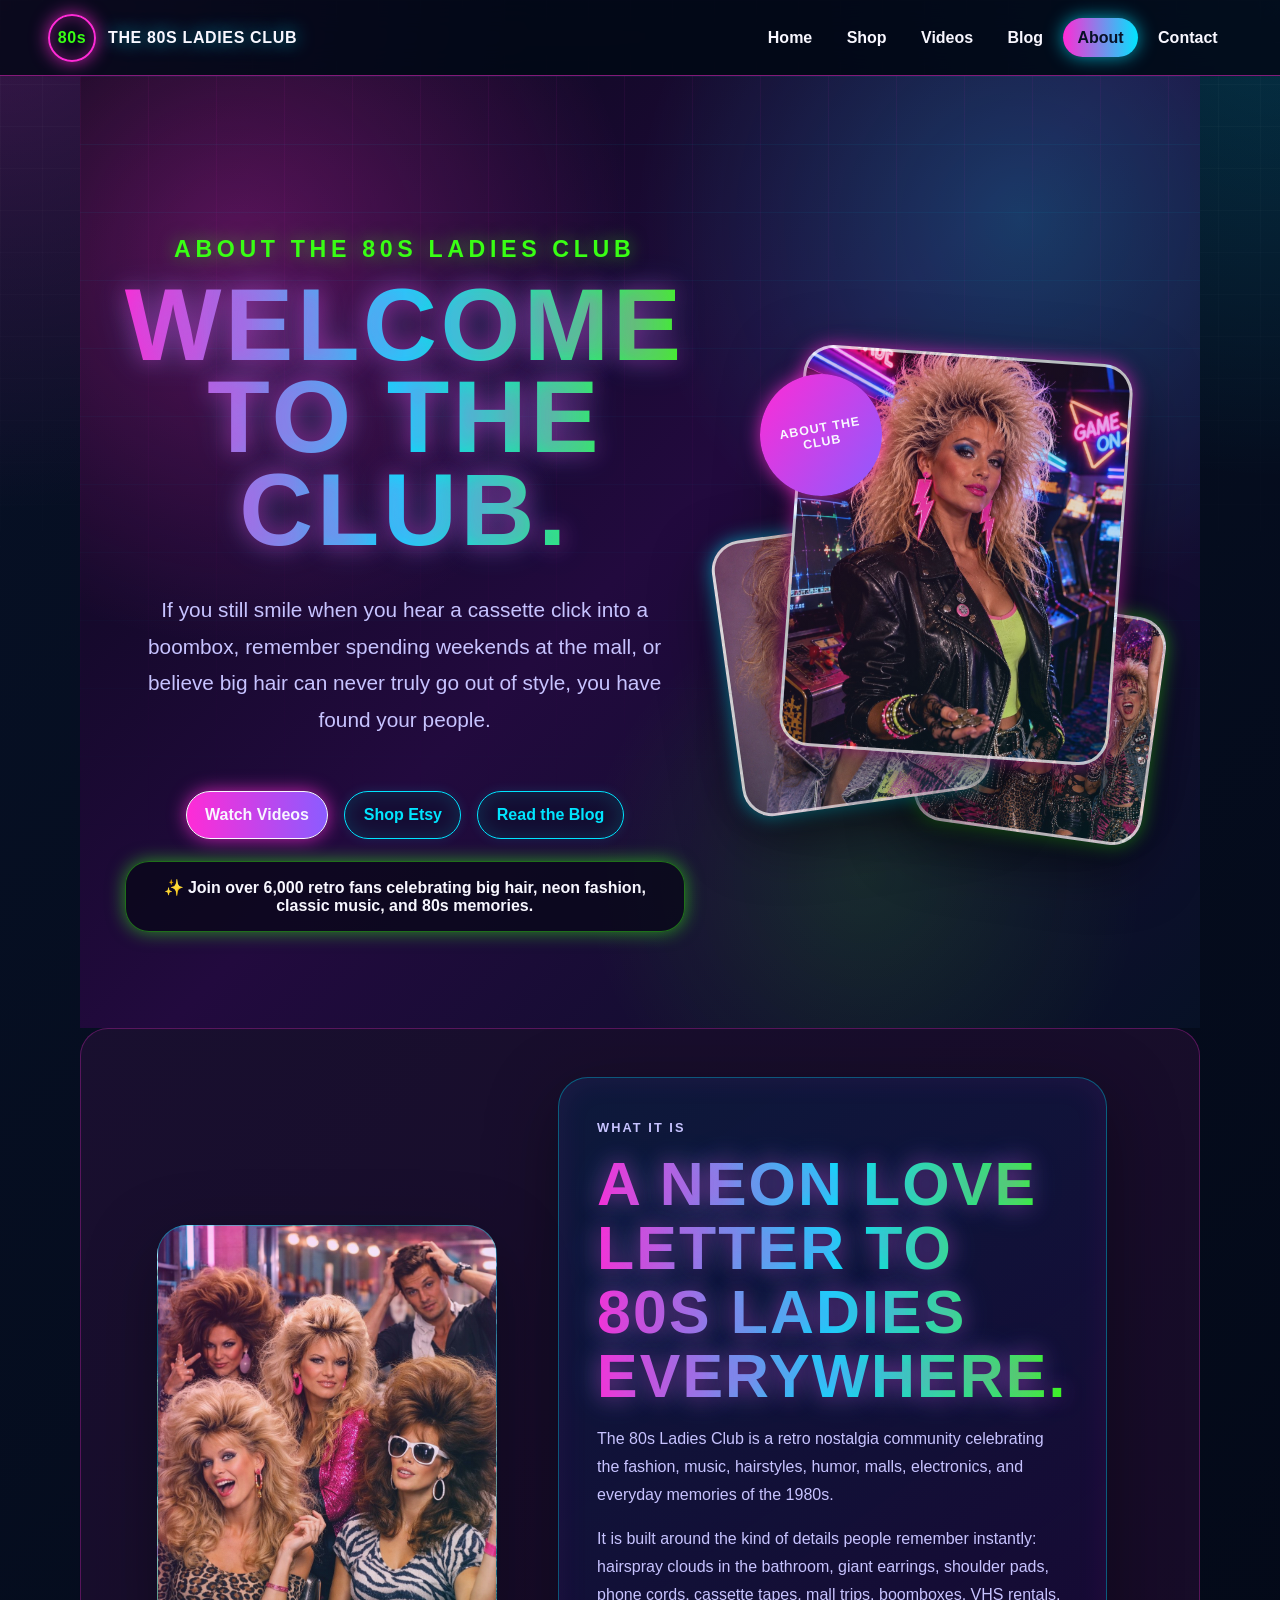
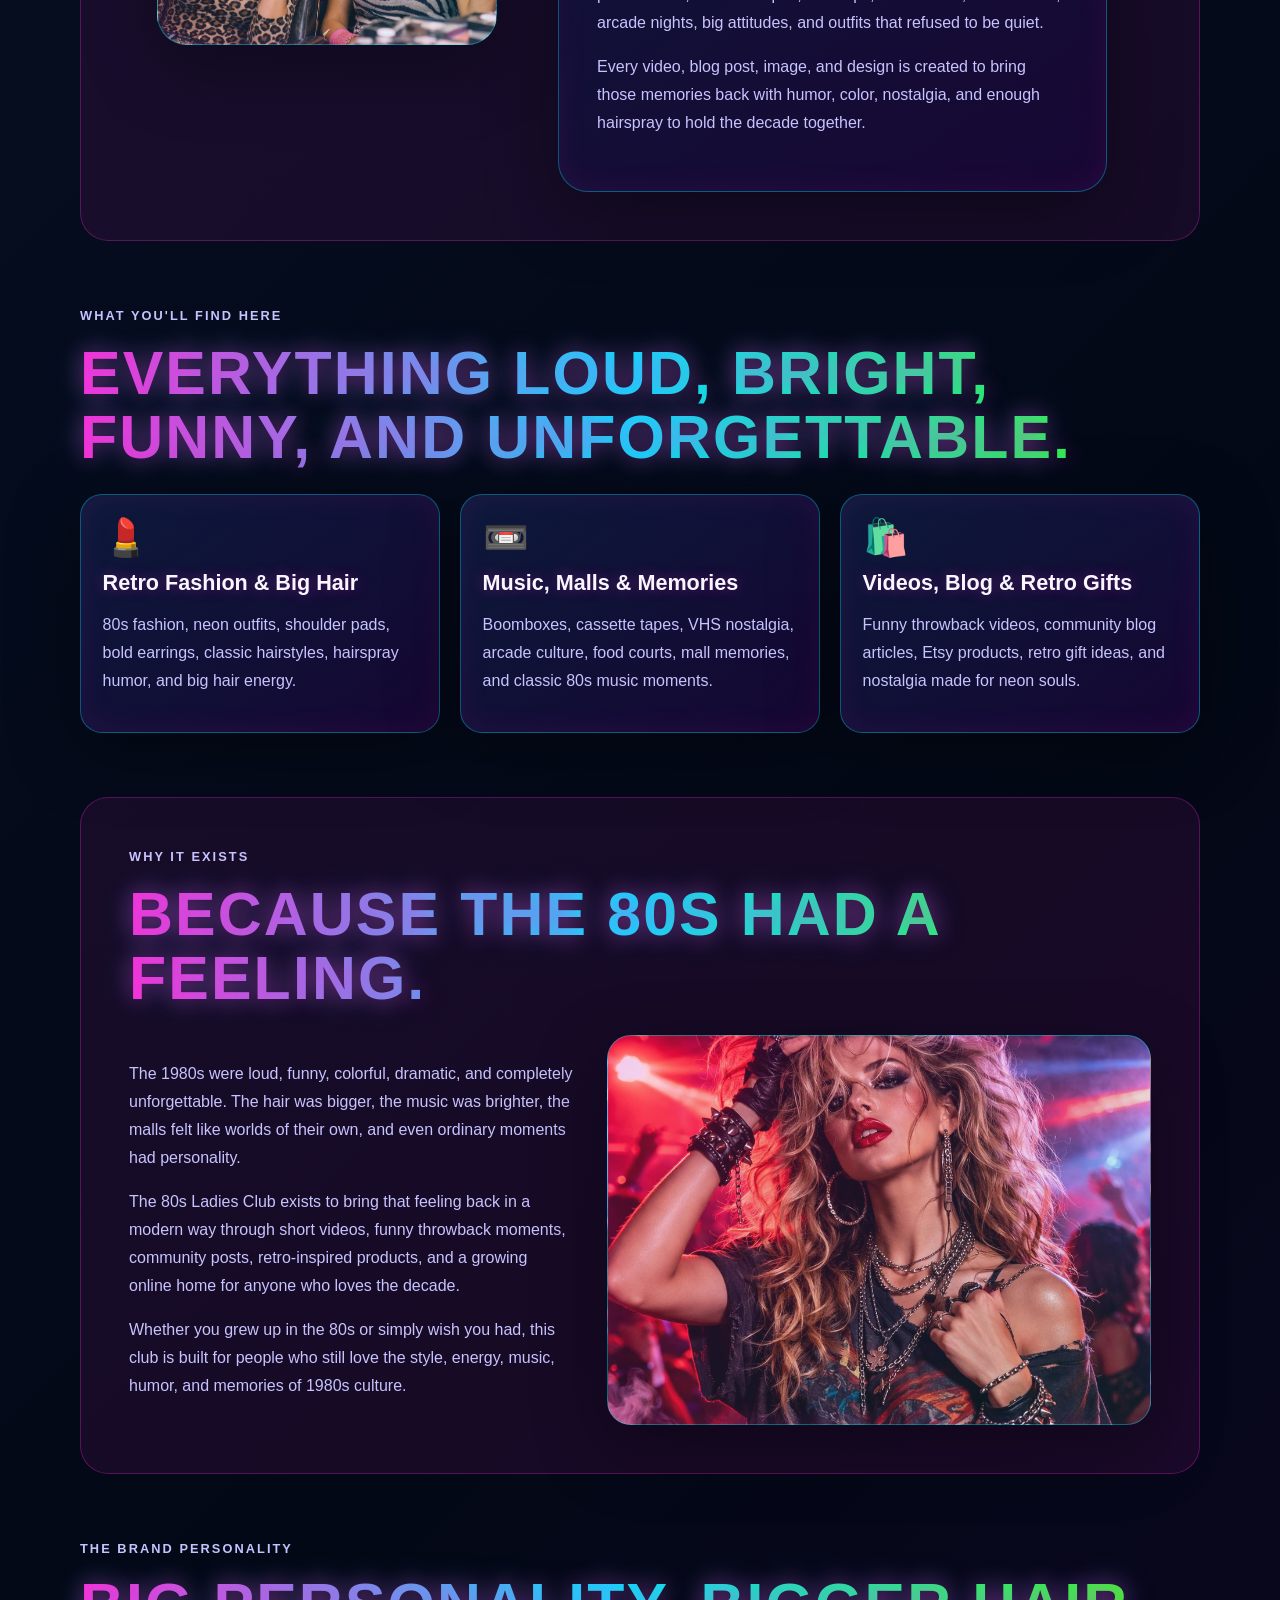
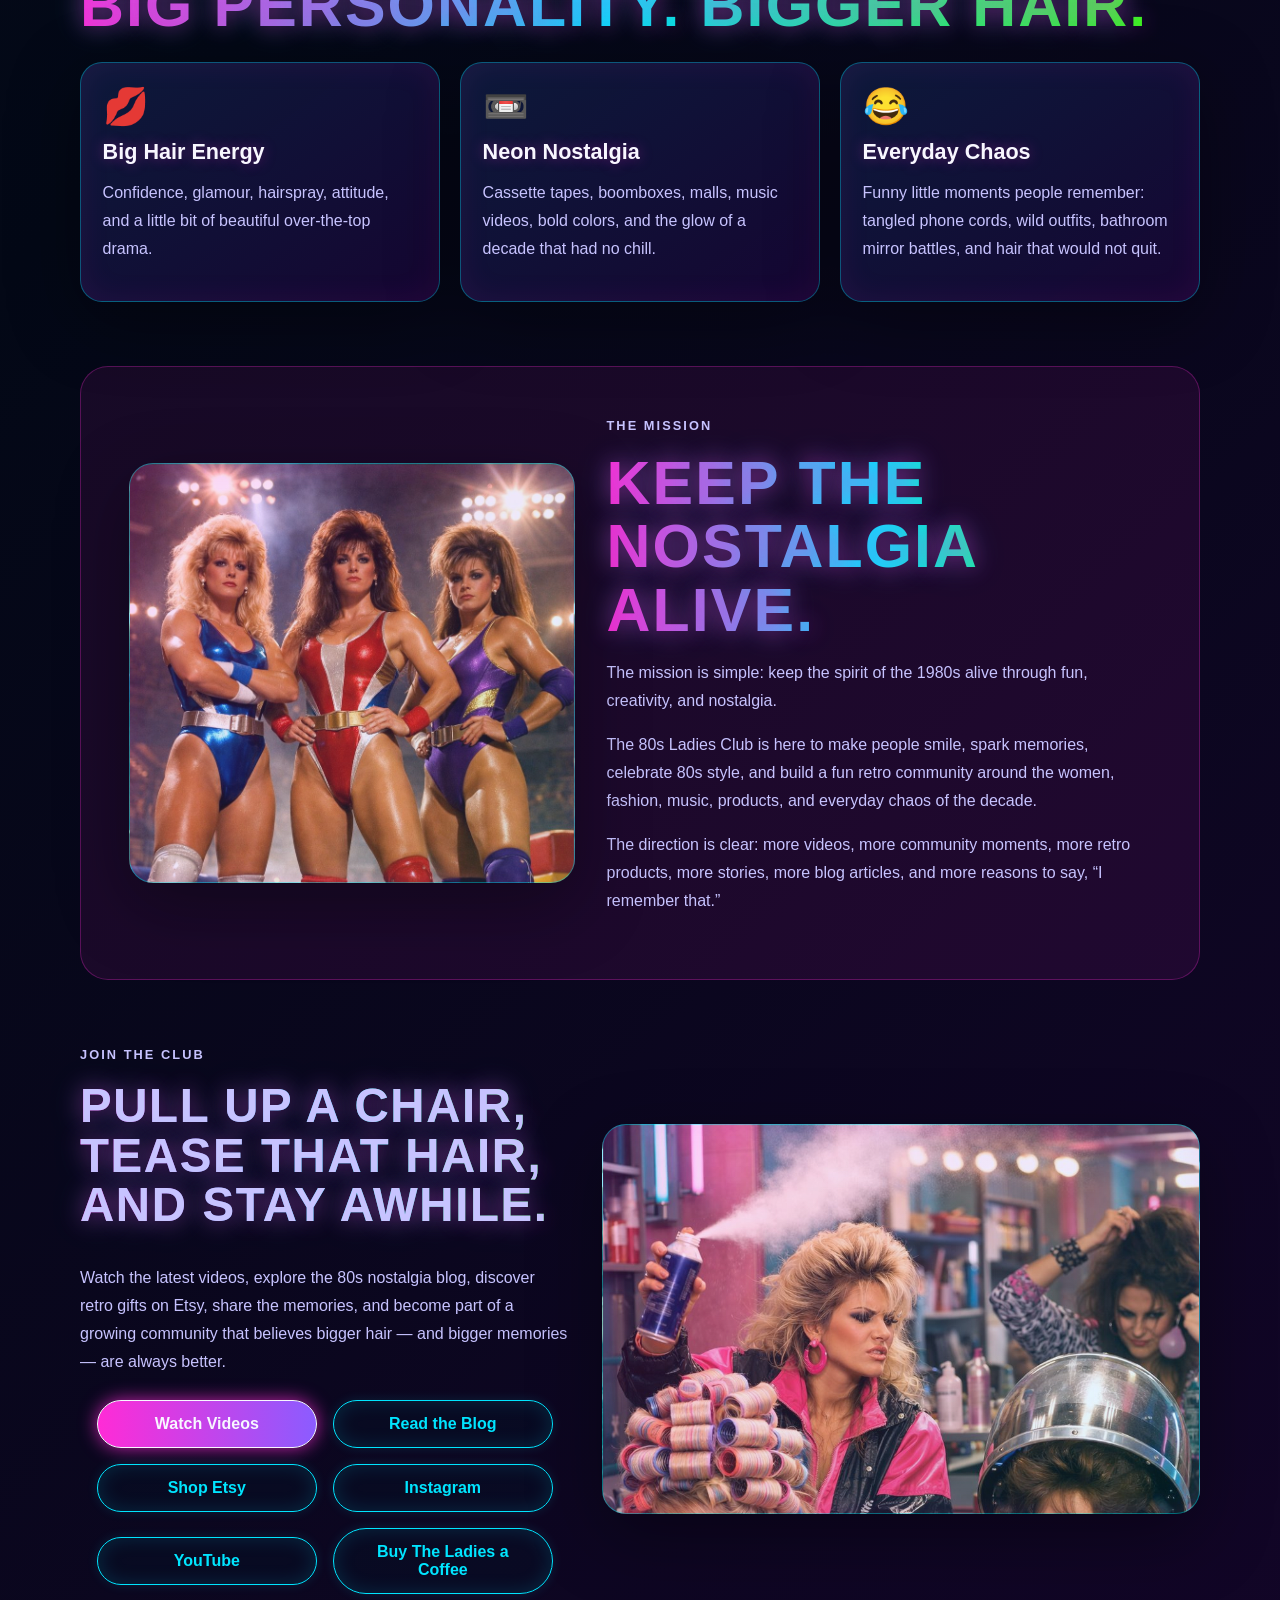
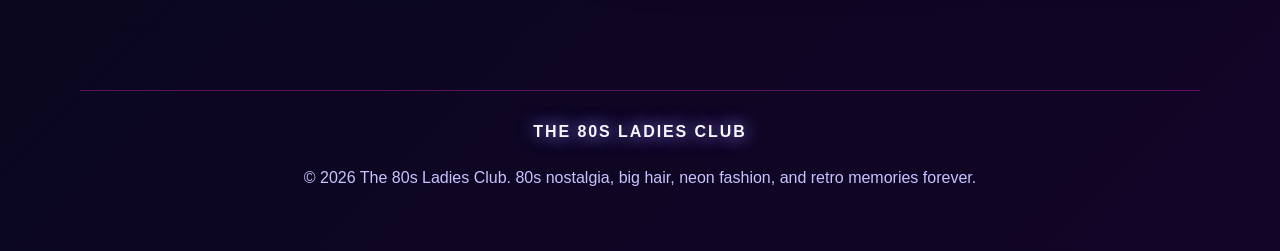
==== commit 446e0462: "Refresh about page hero image" ====
--- a/about.html
+++ b/about.html
@@ -13,11 +13,11 @@
   <meta property="og:title" content="About The 80s Ladies Club | 80s Fashion, Music & Nostalgia" />
   <meta property="og:description" content="The story behind The 80s Ladies Club: a retro community celebrating big hair, neon fashion, mall culture, classic music, VHS memories, throwback humor, and nostalgic gifts." />
   <meta property="og:url" content="https://www.the80sladiesclub.com/about.html" />
-  <meta property="og:image" content="https://www.the80sladiesclub.com/images/v2-about-what-it-is-salon-group.jpg" />
+  <meta property="og:image" content="https://www.the80sladiesclub.com/images/v2-blog-arcade-big-hair.jpg" />
   <meta name="twitter:card" content="summary_large_image" />
   <meta name="twitter:title" content="About The 80s Ladies Club | 80s Fashion, Music & Nostalgia" />
   <meta name="twitter:description" content="A retro 80s nostalgia community celebrating big hair, neon fashion, mall culture, classic music, VHS memories, and retro gifts." />
-  <meta name="twitter:image" content="https://www.the80sladiesclub.com/images/v2-about-what-it-is-salon-group.jpg" />
+  <meta name="twitter:image" content="https://www.the80sladiesclub.com/images/v2-blog-arcade-big-hair.jpg" />
   <title>About The 80s Ladies Club | 80s Fashion, Music & Nostalgia</title>
   <link rel="stylesheet" href="css/style.css" />
   <link rel="icon" type="image/png" href="images/about-hairspray-profile.png" />
@@ -32,7 +32,7 @@
     .about-neon-headline,.neon-about-heading,.about-final-quote {display: inline-block;background: linear-gradient(90deg, var(--pink), var(--cyan), var(--green));-webkit-background-clip: text;background-clip: text;color: transparent;text-shadow: 0 0 22px rgba(255, 43, 214, 0.45), 0 0 34px rgba(0, 229, 255, 0.28);text-transform: uppercase;letter-spacing: 0.035em}
     .about-neon-headline {font-size: clamp(3rem, 8vw, 7rem);line-height: 0.9;margin: 0 0 1rem}.about-hero-copy .eyebrow {font-size: clamp(1rem, 2.1vw, 1.45rem);letter-spacing: 0.2em;text-shadow: var(--shadow-green);margin-bottom: 1rem}.about-hero-copy .page-copy {max-width: 760px;margin-inline: auto;font-size: clamp(1.05rem, 2vw, 1.3rem)}
     .about-hero-showcase {position: relative;min-height: 500px}.about-feature-image {position: absolute;border-radius: 30px;border: 3px solid rgba(255, 255, 255, 0.72);background-size: cover;background-position: center;box-shadow: 0 26px 70px rgba(0, 0, 0, 0.55), var(--shadow-pink)}
-    .about-feature-image.main {inset: 4% 8% auto auto;width: min(330px, 78vw);aspect-ratio: 0.82;background-image: linear-gradient(135deg, rgba(255,43,214,.14), rgba(0,229,255,.10)), url('images/about-hairspray-profile.png');z-index: 3;transform: rotate(4deg)}
+    .about-feature-image.main {inset: 4% 8% auto auto;width: min(330px, 78vw);aspect-ratio: 0.82;background-image: linear-gradient(135deg, rgba(255,43,214,.14), rgba(0,229,255,.10)), url('images/v2-blog-arcade-big-hair.jpg');background-position:center 18%;z-index: 3;transform: rotate(4deg)}
     .about-feature-image.side-one {left: 0;bottom: 6%;width: min(250px, 50vw);aspect-ratio: 0.9;background-image: linear-gradient(135deg, rgba(255,43,214,.16), rgba(0,229,255,.12)), url('images/v2-lightning-earrings.jpg');z-index: 2;transform: rotate(-8deg);box-shadow: 0 22px 60px rgba(0, 0, 0, 0.5), var(--shadow-cyan)}
     .about-feature-image.side-two {right: 0;bottom: 0;width: min(230px, 46vw);aspect-ratio: 1;background-image: linear-gradient(135deg, rgba(255,43,214,.16), rgba(0,229,255,.12)), url('images/v2-rock-concert-ladies.jpg');z-index: 1;transform: rotate(8deg);box-shadow: 0 22px 60px rgba(0, 0, 0, 0.5), var(--shadow-green)}
     .about-badge {position: absolute;left: 8%;top: 8%;z-index: 4;width: 122px;height: 122px;border-radius: 50%;display: grid;place-items: center;text-align: center;padding: 0.85rem;background: linear-gradient(135deg, var(--pink), var(--purple));color: var(--white);font-weight: 900;text-transform: uppercase;letter-spacing: 0.08em;font-size: 0.78rem;box-shadow: var(--shadow-pink);transform: rotate(-10deg)}
@@ -51,7 +51,7 @@
     <nav id="site-nav" class="site-nav" aria-label="Main navigation"><a href="index.html">Home</a><a href="shop.html">Shop</a><a href="videos.html">Videos</a><a href="blog.html">Blog</a><a class="active" href="about.html">About</a><a href="contact.html">Contact</a></nav>
   </header>
   <main>
-    <section class="page-hero" aria-label="About The 80s Ladies Club retro nostalgia community"><div class="about-hero-inner"><div class="about-hero-copy"><p class="eyebrow">About The 80s Ladies Club</p><h1 class="about-neon-headline">Welcome to the Club.</h1><p class="page-copy">If you still smile when you hear a cassette click into a boombox, remember spending weekends at the mall, or believe big hair can never truly go out of style, you have found your people.</p><div class="button-row"><a class="btn primary" href="videos.html">Watch Videos</a><a class="btn secondary" href="shop.html">Shop Etsy</a><a class="btn secondary" href="blog.html">Read the Blog</a></div><div class="about-social-proof">✨ Join over 6,000 retro fans celebrating big hair, neon fashion, classic music, and 80s memories.</div></div><div class="about-hero-showcase" aria-label="The 80s Ladies Club brand imagery"><div class="about-badge">Big Hair Forever</div><div class="about-feature-image main" aria-label="The 80s Ladies Club big hair profile artwork"></div><div class="about-feature-image side-one" aria-label="The 80s Ladies Club neon fashion and earrings artwork"></div><div class="about-feature-image side-two" aria-label="The 80s Ladies Club rock concert nostalgia artwork"></div></div></div></section>
+    <section class="page-hero" aria-label="About The 80s Ladies Club retro nostalgia community"><div class="about-hero-inner"><div class="about-hero-copy"><p class="eyebrow">About The 80s Ladies Club</p><h1 class="about-neon-headline">Welcome to the Club.</h1><p class="page-copy">If you still smile when you hear a cassette click into a boombox, remember spending weekends at the mall, or believe big hair can never truly go out of style, you have found your people.</p><div class="button-row"><a class="btn primary" href="videos.html">Watch Videos</a><a class="btn secondary" href="shop.html">Shop Etsy</a><a class="btn secondary" href="blog.html">Read the Blog</a></div><div class="about-social-proof">✨ Join over 6,000 retro fans celebrating big hair, neon fashion, classic music, and 80s memories.</div></div><div class="about-hero-showcase" aria-label="The 80s Ladies Club brand imagery"><div class="about-badge">About The Club</div><div class="about-feature-image main" aria-label="The 80s Ladies Club arcade big hair artwork"></div><div class="about-feature-image side-one" aria-label="The 80s Ladies Club neon fashion and earrings artwork"></div><div class="about-feature-image side-two" aria-label="The 80s Ladies Club rock concert nostalgia artwork"></div></div></div></section>
 
     <section class="content-section alt-section"><div class="about-story-grid"><div class="image-slot about-profile-image round" style="background-image: linear-gradient(135deg, rgba(255, 43, 214, 0.16), rgba(0, 229, 255, 0.12)), url('images/v2-about-what-it-is-salon-group.jpg'); background-size: cover; background-position: center 24%;" aria-label="80s salon group with big hair and neon style"></div><div class="story-panel"><p class="eyebrow">What It Is</p><h2 class="neon-about-heading">A neon love letter to 80s ladies everywhere.</h2><p>The 80s Ladies Club is a retro nostalgia community celebrating the fashion, music, hairstyles, humor, malls, electronics, and everyday memories of the 1980s.</p><p>It is built around the kind of details people remember instantly: hairspray clouds in the bathroom, giant earrings, shoulder pads, phone cords, cassette tapes, mall trips, boomboxes, VHS rentals, arcade nights, big attitudes, and outfits that refused to be quiet.</p><p>Every video, blog post, image, and design is created to bring those memories back with humor, color, nostalgia, and enough hairspray to hold the decade together.</p></div></div></section>
 
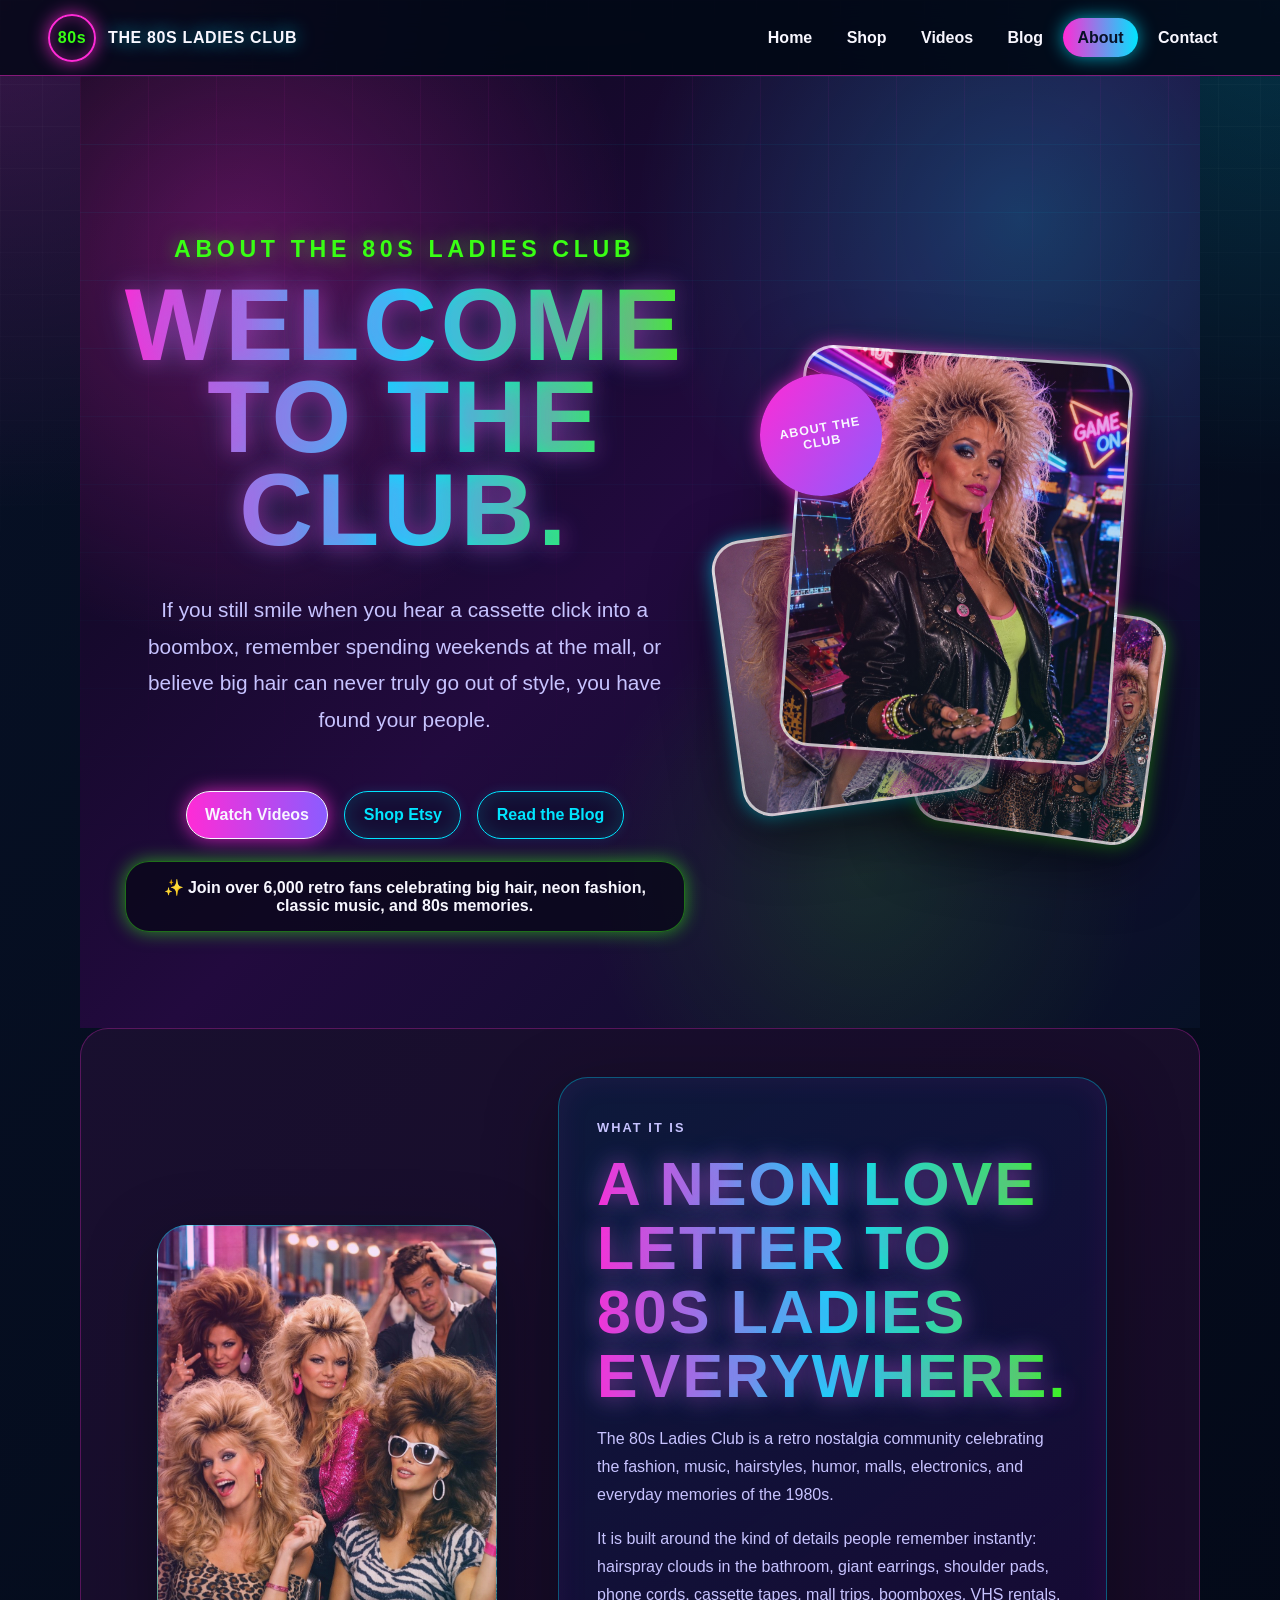
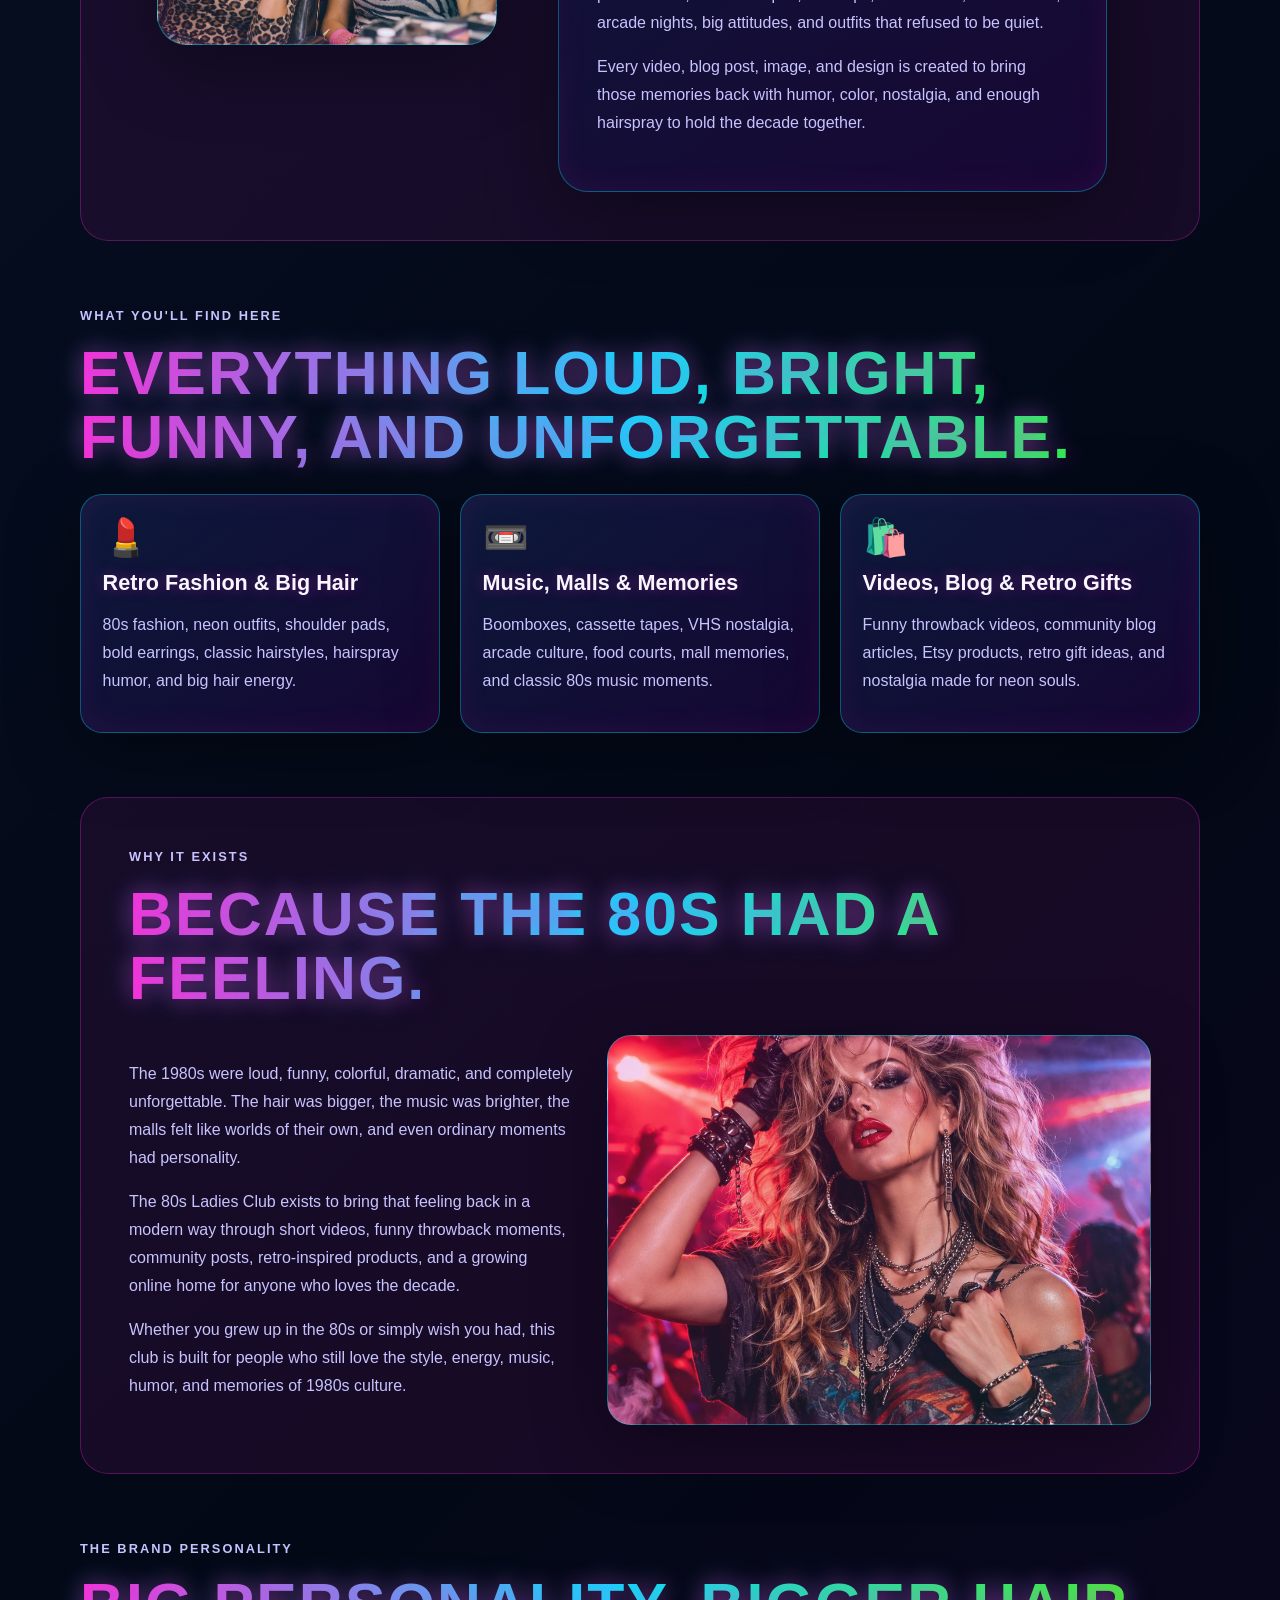
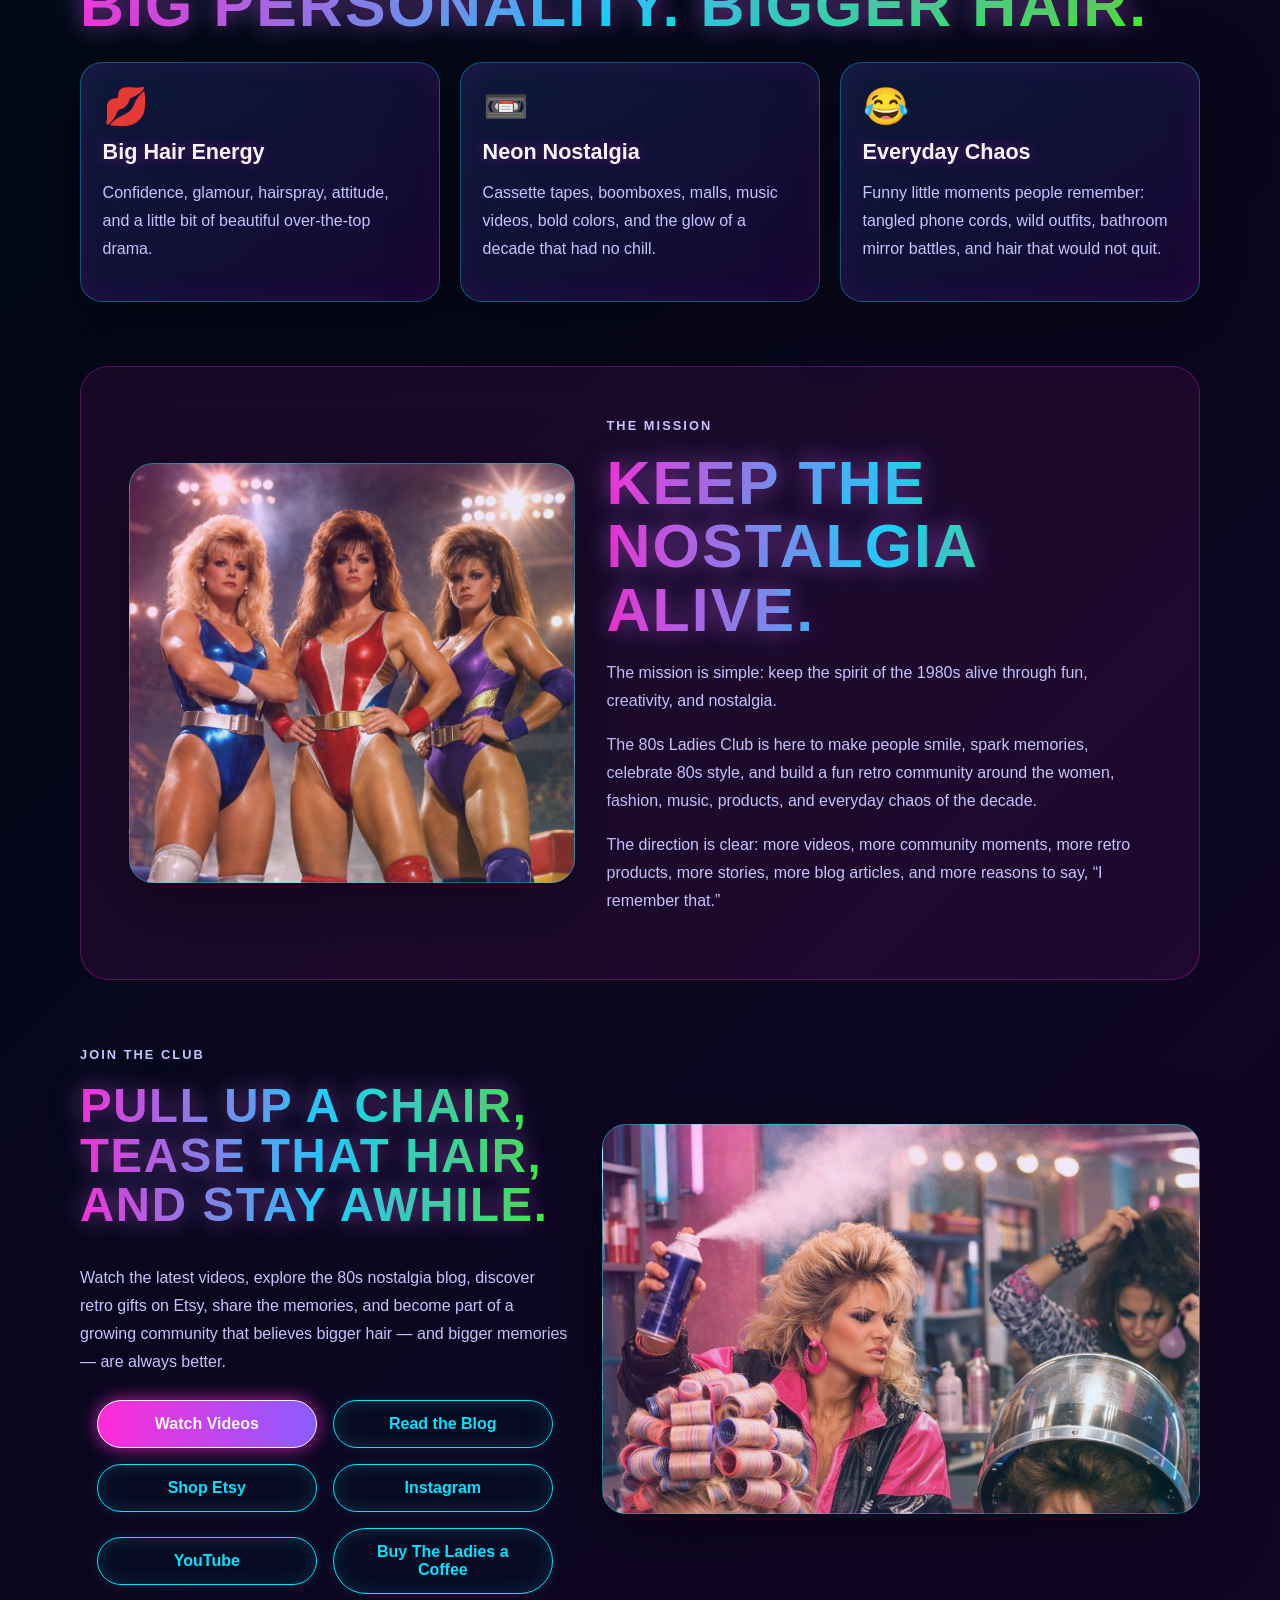
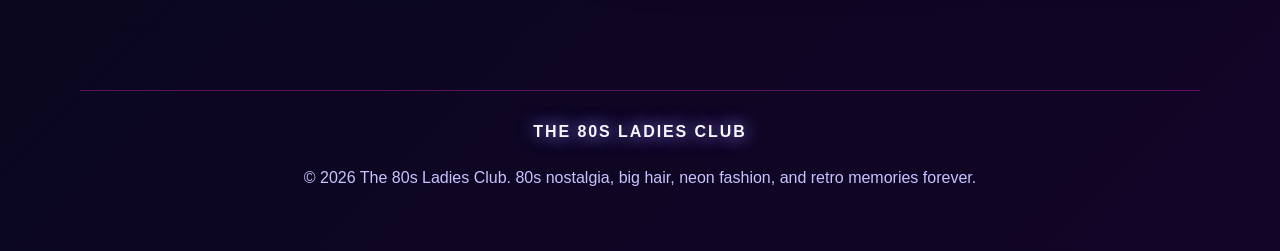
==== commit 133aa332: "Match about final quote neon style" ====
--- a/about.html
+++ b/about.html
@@ -39,9 +39,9 @@
     .story-panel {padding: clamp(1.5rem, 3vw, 2.4rem);border-radius: 30px;background: linear-gradient(145deg, rgba(13, 27, 61, 0.94), rgba(24, 7, 54, 0.88));border: 1px solid rgba(0, 229, 255, 0.35);box-shadow: 0 18px 70px rgba(0,0,0,0.38), inset 0 0 32px rgba(255, 43, 214, 0.08)}
     .about-values-grid,.about-finds-grid {display: grid;grid-template-columns: repeat(3, minmax(0, 1fr));gap: 1.25rem}.about-values-grid .feature-card h3,.about-finds-grid .feature-card h3 {color: var(--white);text-shadow: 0 0 14px rgba(255, 43, 214, 0.35)}
     .about-social-proof {margin-top:1.4rem;padding:1rem 1.25rem;border-radius:24px;background:rgba(7,8,23,.72);border:1px solid rgba(57,255,20,.42);box-shadow:var(--shadow-green);font-weight:800;color:var(--white)}
-    .about-final-quote {font-size: clamp(2rem, 3.7vw, 3.45rem);font-weight: 900;line-height: 1.05;margin: 0 0 1.15rem;max-width: 780px}
+    .about-final-quote {display:inline-block!important;background:linear-gradient(90deg,var(--pink),var(--cyan),var(--green))!important;-webkit-background-clip:text!important;background-clip:text!important;color:transparent!important;-webkit-text-fill-color:transparent!important;font-size:clamp(2.3rem,5.2vw,4.7rem);font-weight:900;line-height:1.02;margin:0 0 1.15rem;max-width:900px;text-shadow:0 0 22px rgba(255,43,214,.45),0 0 34px rgba(0,229,255,.28);text-transform:uppercase;letter-spacing:.035em}
     @media (max-width: 940px) {.about-hero-inner,.about-values-grid,.about-finds-grid {grid-template-columns: 1fr}.about-hero-showcase {min-height: 430px;order: -1}}
-    @media (max-width: 560px) {.about-hero-showcase {min-height: 360px}.about-feature-image.main {width: 240px;right: 8%}.about-feature-image.side-one,.about-feature-image.side-two {width: 165px}.about-badge {width: 90px;height: 90px;font-size: 0.62rem}}
+    @media (max-width: 560px) {.about-hero-showcase {min-height: 360px}.about-feature-image.main {width: 240px;right: 8%}.about-feature-image.side-one,.about-feature-image.side-two {width: 165px}.about-badge {width: 90px;height: 90px;font-size: 0.62rem}.about-final-quote{font-size:clamp(2rem,12vw,3rem)}}
   </style>
 </head>
 <body class="about-page">
@@ -63,7 +63,7 @@
 
     <section class="content-section alt-section"><div class="feature-split"><div class="image-slot" style="min-height: 420px; background-image: linear-gradient(135deg, rgba(255, 43, 214, 0.18), rgba(0, 229, 255, 0.12)), url('images/v2-about-mission-gladiators.jpg'); background-size: cover; background-position: center 24%;" aria-label="The 80s Ladies Club mission artwork"></div><div><p class="eyebrow">The Mission</p><h2 class="neon-about-heading">Keep the nostalgia alive.</h2><p>The mission is simple: keep the spirit of the 1980s alive through fun, creativity, and nostalgia.</p><p>The 80s Ladies Club is here to make people smile, spark memories, celebrate 80s style, and build a fun retro community around the women, fashion, music, products, and everyday chaos of the decade.</p><p>The direction is clear: more videos, more community moments, more retro products, more stories, more blog articles, and more reasons to say, “I remember that.”</p></div></div></section>
 
-    <section class="content-section"><div class="feature-split"><div><p class="eyebrow">Join the Club</p><p class="about-final-quote">Pull up a chair, tease that hair, and stay awhile.</p><p>Watch the latest videos, explore the 80s nostalgia blog, discover retro gifts on Etsy, share the memories, and become part of a growing community that believes bigger hair — and bigger memories — are always better.</p><div class="button-row"><a class="btn primary" href="videos.html">Watch Videos</a><a class="btn secondary" href="blog.html">Read the Blog</a><a class="btn secondary" href="https://the80sladies.etsy.com">Shop Etsy</a><a class="btn secondary" href="https://www.instagram.com/official80sladies">Instagram</a><a class="btn secondary" href="https://www.youtube.com/channel/UC9fSL5o2ANB6UnJM-C2evTA">YouTube</a><a class="btn secondary" href="https://www.buymeacoffee.com/the80sladies">Buy The Ladies a Coffee</a></div></div><div class="image-slot" style="min-height: 390px; background-image: linear-gradient(135deg, rgba(255, 43, 214, 0.18), rgba(0, 229, 255, 0.12)), url('images/v2-about-join-hair-salon.jpg'); background-size: cover; background-position: center 20%;" aria-label="Join The 80s Ladies Club salon nostalgia artwork"></div></div></section>
+    <section class="content-section"><div class="feature-split"><div><p class="eyebrow">Join the Club</p><h2 class="about-final-quote">Pull up a chair, tease that hair, and stay awhile.</h2><p>Watch the latest videos, explore the 80s nostalgia blog, discover retro gifts on Etsy, share the memories, and become part of a growing community that believes bigger hair — and bigger memories — are always better.</p><div class="button-row"><a class="btn primary" href="videos.html">Watch Videos</a><a class="btn secondary" href="blog.html">Read the Blog</a><a class="btn secondary" href="https://the80sladies.etsy.com">Shop Etsy</a><a class="btn secondary" href="https://www.instagram.com/official80sladies">Instagram</a><a class="btn secondary" href="https://www.youtube.com/channel/UC9fSL5o2ANB6UnJM-C2evTA">YouTube</a><a class="btn secondary" href="https://www.buymeacoffee.com/the80sladies">Buy The Ladies a Coffee</a></div></div><div class="image-slot" style="min-height: 390px; background-image: linear-gradient(135deg, rgba(255, 43, 214, 0.18), rgba(0, 229, 255, 0.12)), url('images/v2-about-join-hair-salon.jpg'); background-size: cover; background-position: center 20%;" aria-label="Join The 80s Ladies Club salon nostalgia artwork"></div></div></section>
   </main>
   <footer class="site-footer upgraded-footer"><div class="footer-logo">The 80s Ladies Club</div><p>© <span id="year"></span> The 80s Ladies Club. 80s nostalgia, big hair, neon fashion, and retro memories forever.</p></footer>
   <script src="js/script.js"></script>
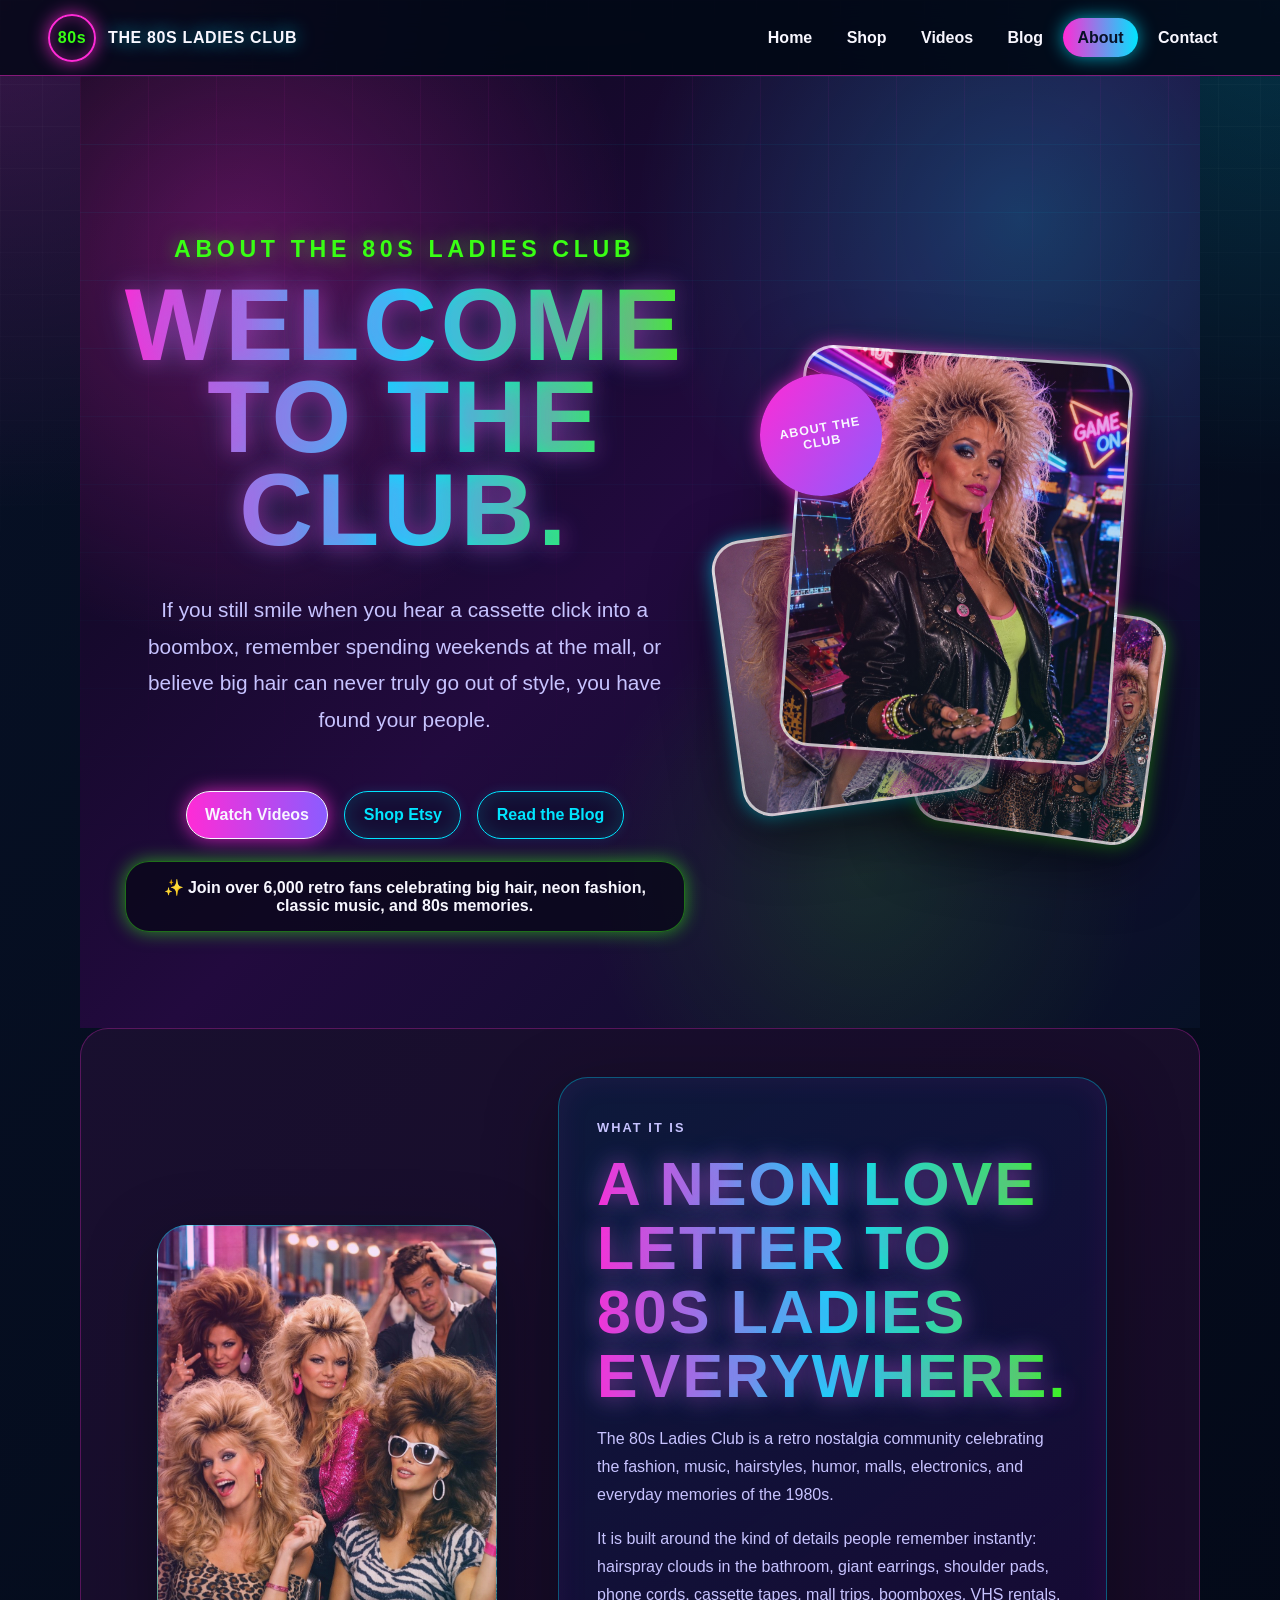
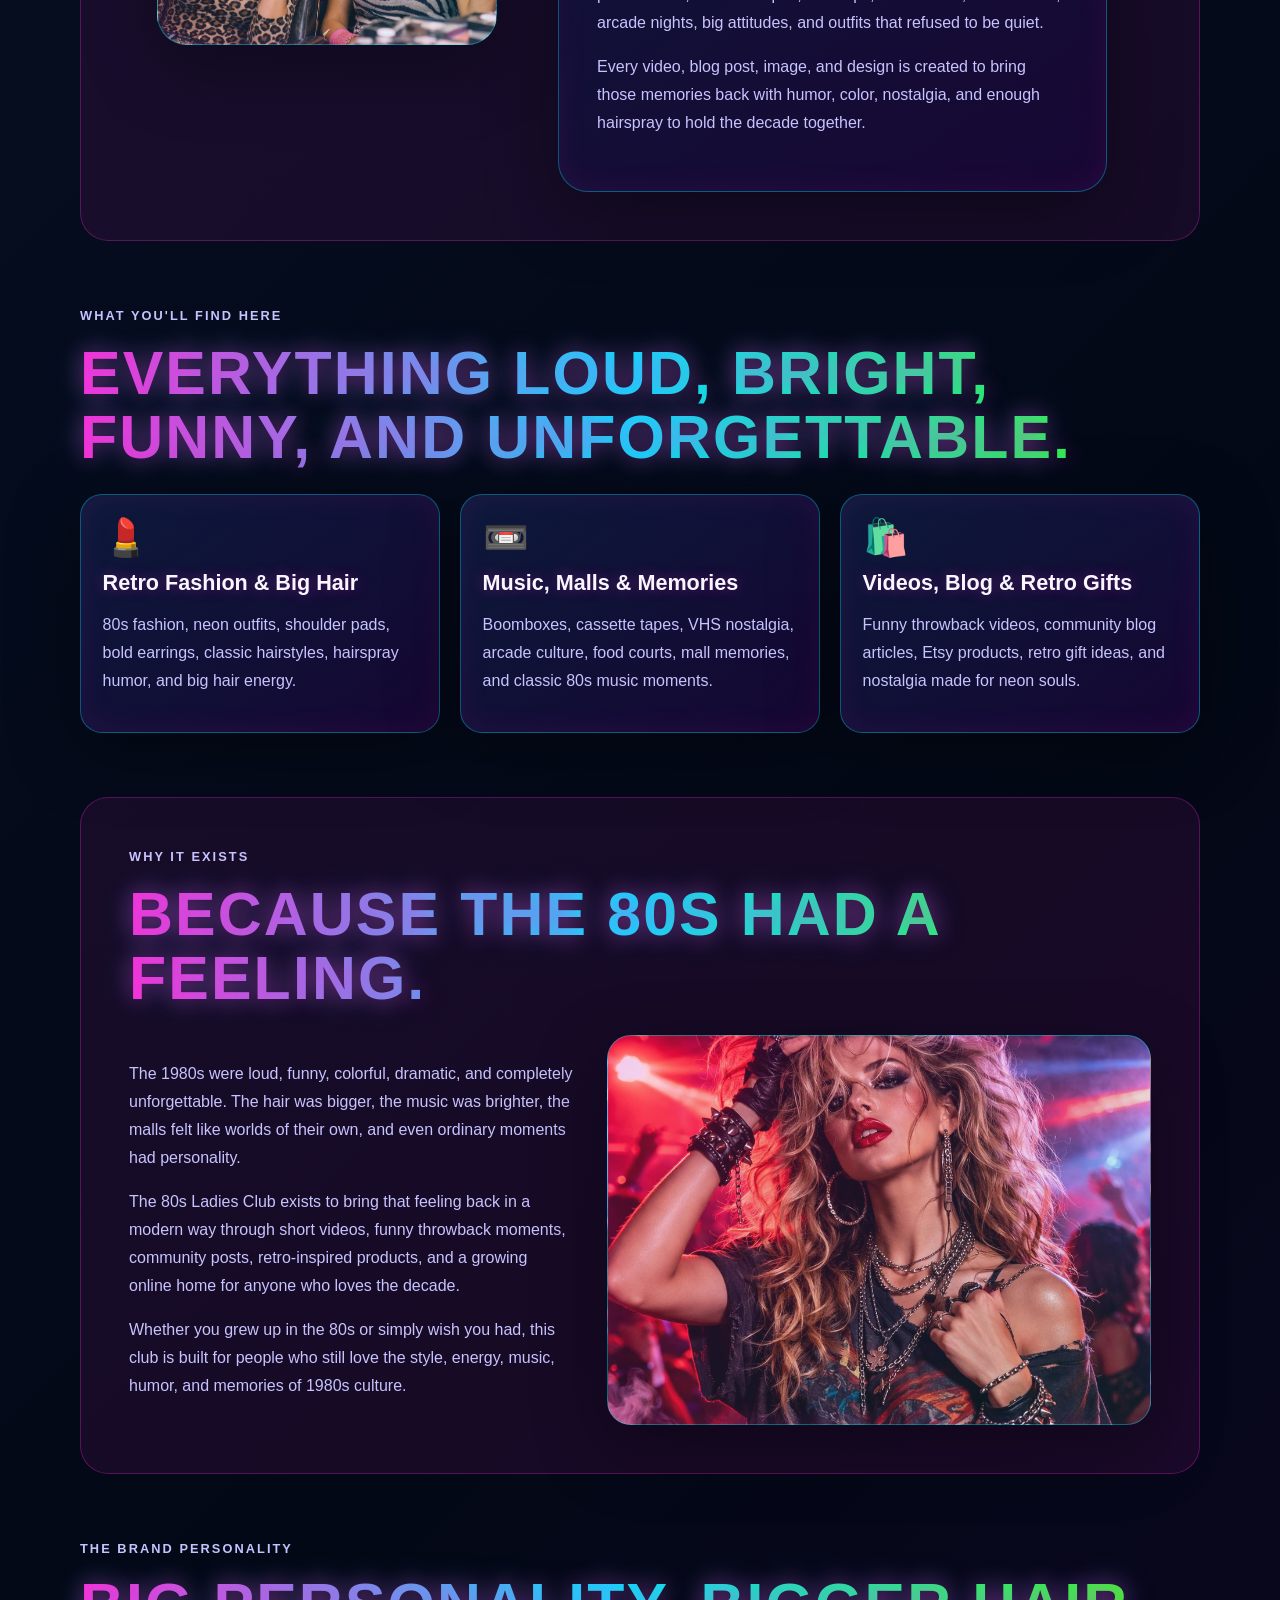
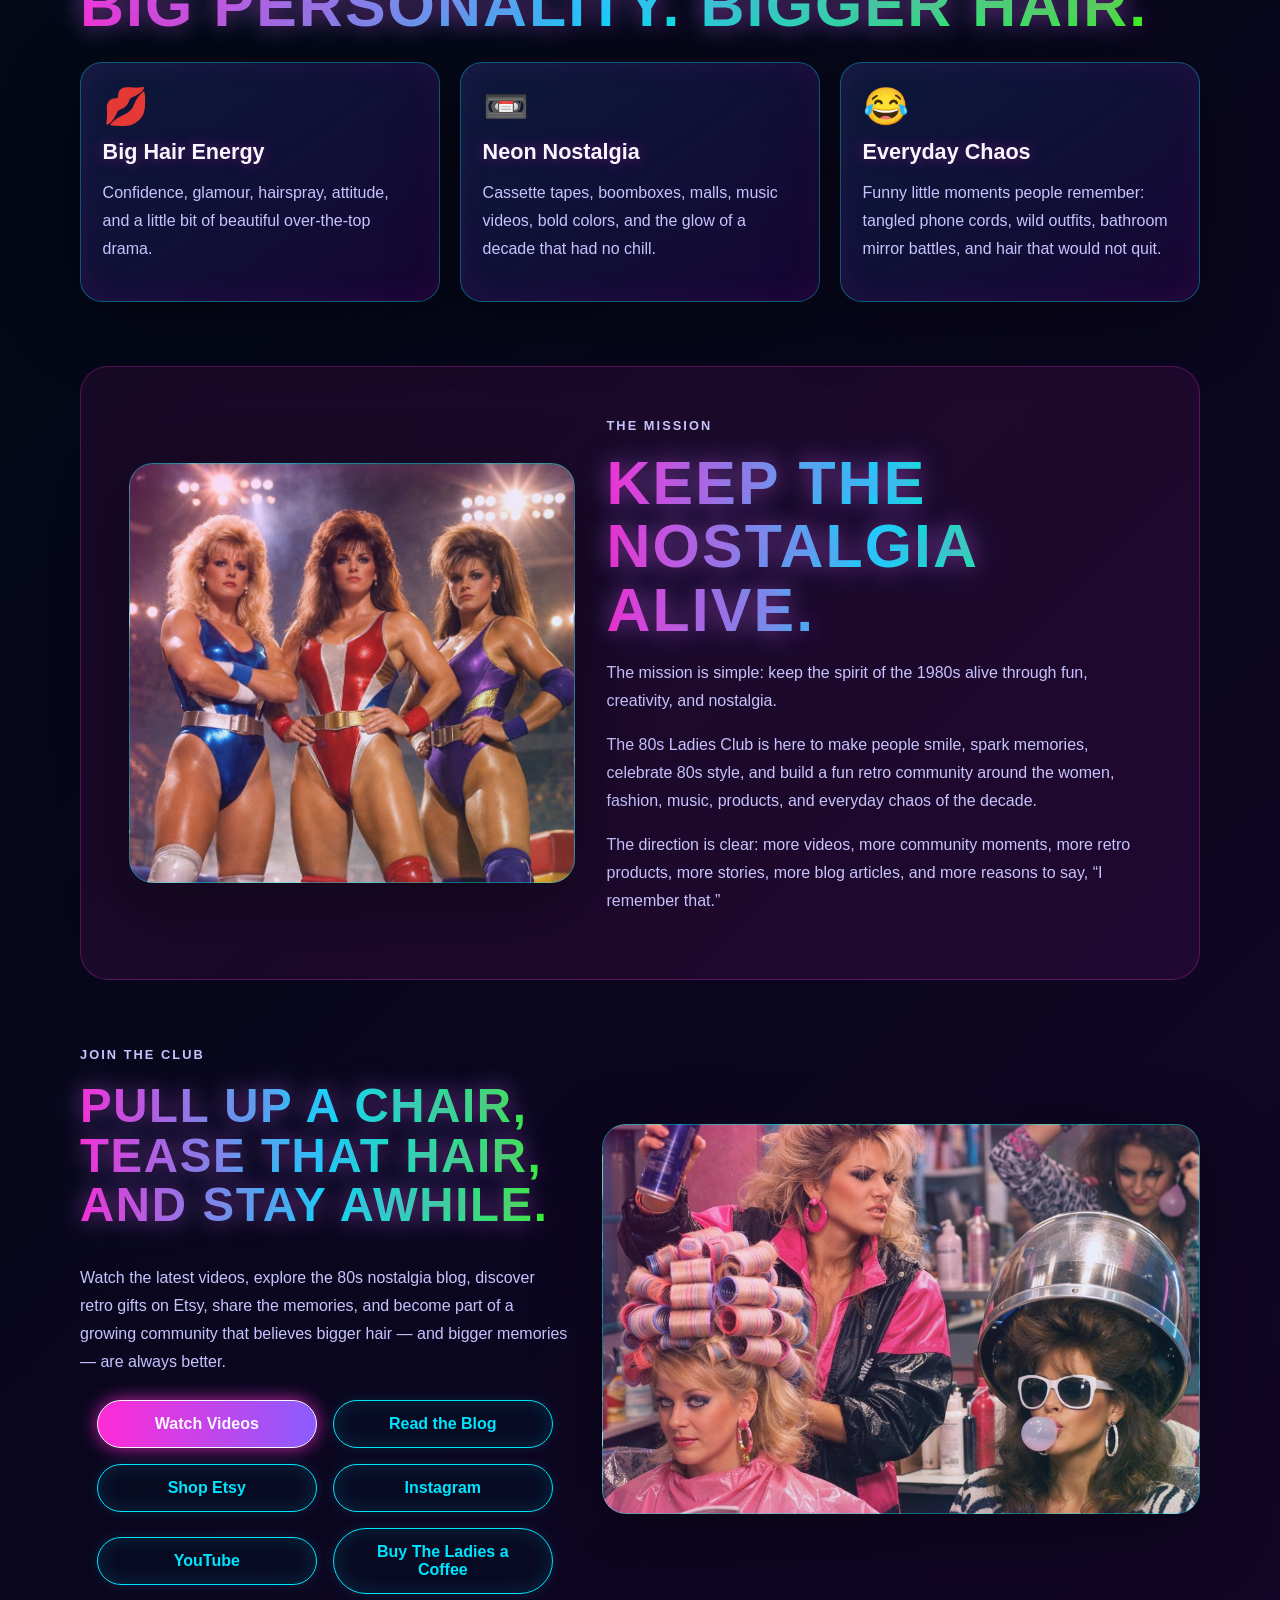
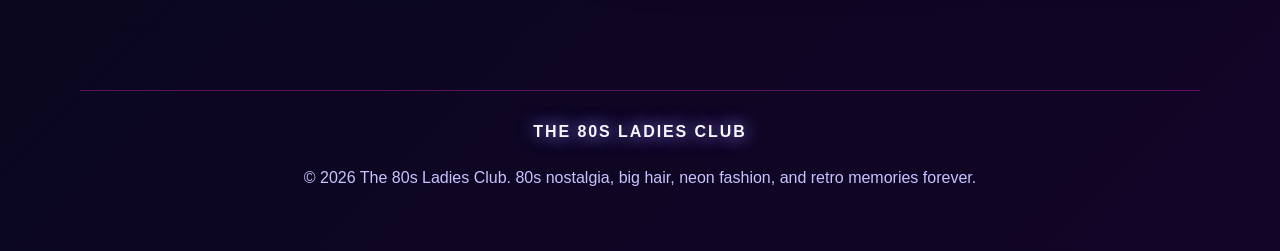
==== commit c6413e6a: "Adjust about join image crop" ====
--- a/about.html
+++ b/about.html
@@ -63,7 +63,7 @@
 
     <section class="content-section alt-section"><div class="feature-split"><div class="image-slot" style="min-height: 420px; background-image: linear-gradient(135deg, rgba(255, 43, 214, 0.18), rgba(0, 229, 255, 0.12)), url('images/v2-about-mission-gladiators.jpg'); background-size: cover; background-position: center 24%;" aria-label="The 80s Ladies Club mission artwork"></div><div><p class="eyebrow">The Mission</p><h2 class="neon-about-heading">Keep the nostalgia alive.</h2><p>The mission is simple: keep the spirit of the 1980s alive through fun, creativity, and nostalgia.</p><p>The 80s Ladies Club is here to make people smile, spark memories, celebrate 80s style, and build a fun retro community around the women, fashion, music, products, and everyday chaos of the decade.</p><p>The direction is clear: more videos, more community moments, more retro products, more stories, more blog articles, and more reasons to say, “I remember that.”</p></div></div></section>
 
-    <section class="content-section"><div class="feature-split"><div><p class="eyebrow">Join the Club</p><h2 class="about-final-quote">Pull up a chair, tease that hair, and stay awhile.</h2><p>Watch the latest videos, explore the 80s nostalgia blog, discover retro gifts on Etsy, share the memories, and become part of a growing community that believes bigger hair — and bigger memories — are always better.</p><div class="button-row"><a class="btn primary" href="videos.html">Watch Videos</a><a class="btn secondary" href="blog.html">Read the Blog</a><a class="btn secondary" href="https://the80sladies.etsy.com">Shop Etsy</a><a class="btn secondary" href="https://www.instagram.com/official80sladies">Instagram</a><a class="btn secondary" href="https://www.youtube.com/channel/UC9fSL5o2ANB6UnJM-C2evTA">YouTube</a><a class="btn secondary" href="https://www.buymeacoffee.com/the80sladies">Buy The Ladies a Coffee</a></div></div><div class="image-slot" style="min-height: 390px; background-image: linear-gradient(135deg, rgba(255, 43, 214, 0.18), rgba(0, 229, 255, 0.12)), url('images/v2-about-join-hair-salon.jpg'); background-size: cover; background-position: center 20%;" aria-label="Join The 80s Ladies Club salon nostalgia artwork"></div></div></section>
+    <section class="content-section"><div class="feature-split"><div><p class="eyebrow">Join the Club</p><h2 class="about-final-quote">Pull up a chair, tease that hair, and stay awhile.</h2><p>Watch the latest videos, explore the 80s nostalgia blog, discover retro gifts on Etsy, share the memories, and become part of a growing community that believes bigger hair — and bigger memories — are always better.</p><div class="button-row"><a class="btn primary" href="videos.html">Watch Videos</a><a class="btn secondary" href="blog.html">Read the Blog</a><a class="btn secondary" href="https://the80sladies.etsy.com">Shop Etsy</a><a class="btn secondary" href="https://www.instagram.com/official80sladies">Instagram</a><a class="btn secondary" href="https://www.youtube.com/channel/UC9fSL5o2ANB6UnJM-C2evTA">YouTube</a><a class="btn secondary" href="https://www.buymeacoffee.com/the80sladies">Buy The Ladies a Coffee</a></div></div><div class="image-slot" style="min-height: 390px; background-image: linear-gradient(135deg, rgba(255, 43, 214, 0.18), rgba(0, 229, 255, 0.12)), url('images/v2-about-join-hair-salon.jpg'); background-size: cover; background-position: center 48%;" aria-label="Join The 80s Ladies Club salon nostalgia artwork"></div></div></section>
   </main>
   <footer class="site-footer upgraded-footer"><div class="footer-logo">The 80s Ladies Club</div><p>© <span id="year"></span> The 80s Ladies Club. 80s nostalgia, big hair, neon fashion, and retro memories forever.</p></footer>
   <script src="js/script.js"></script>
